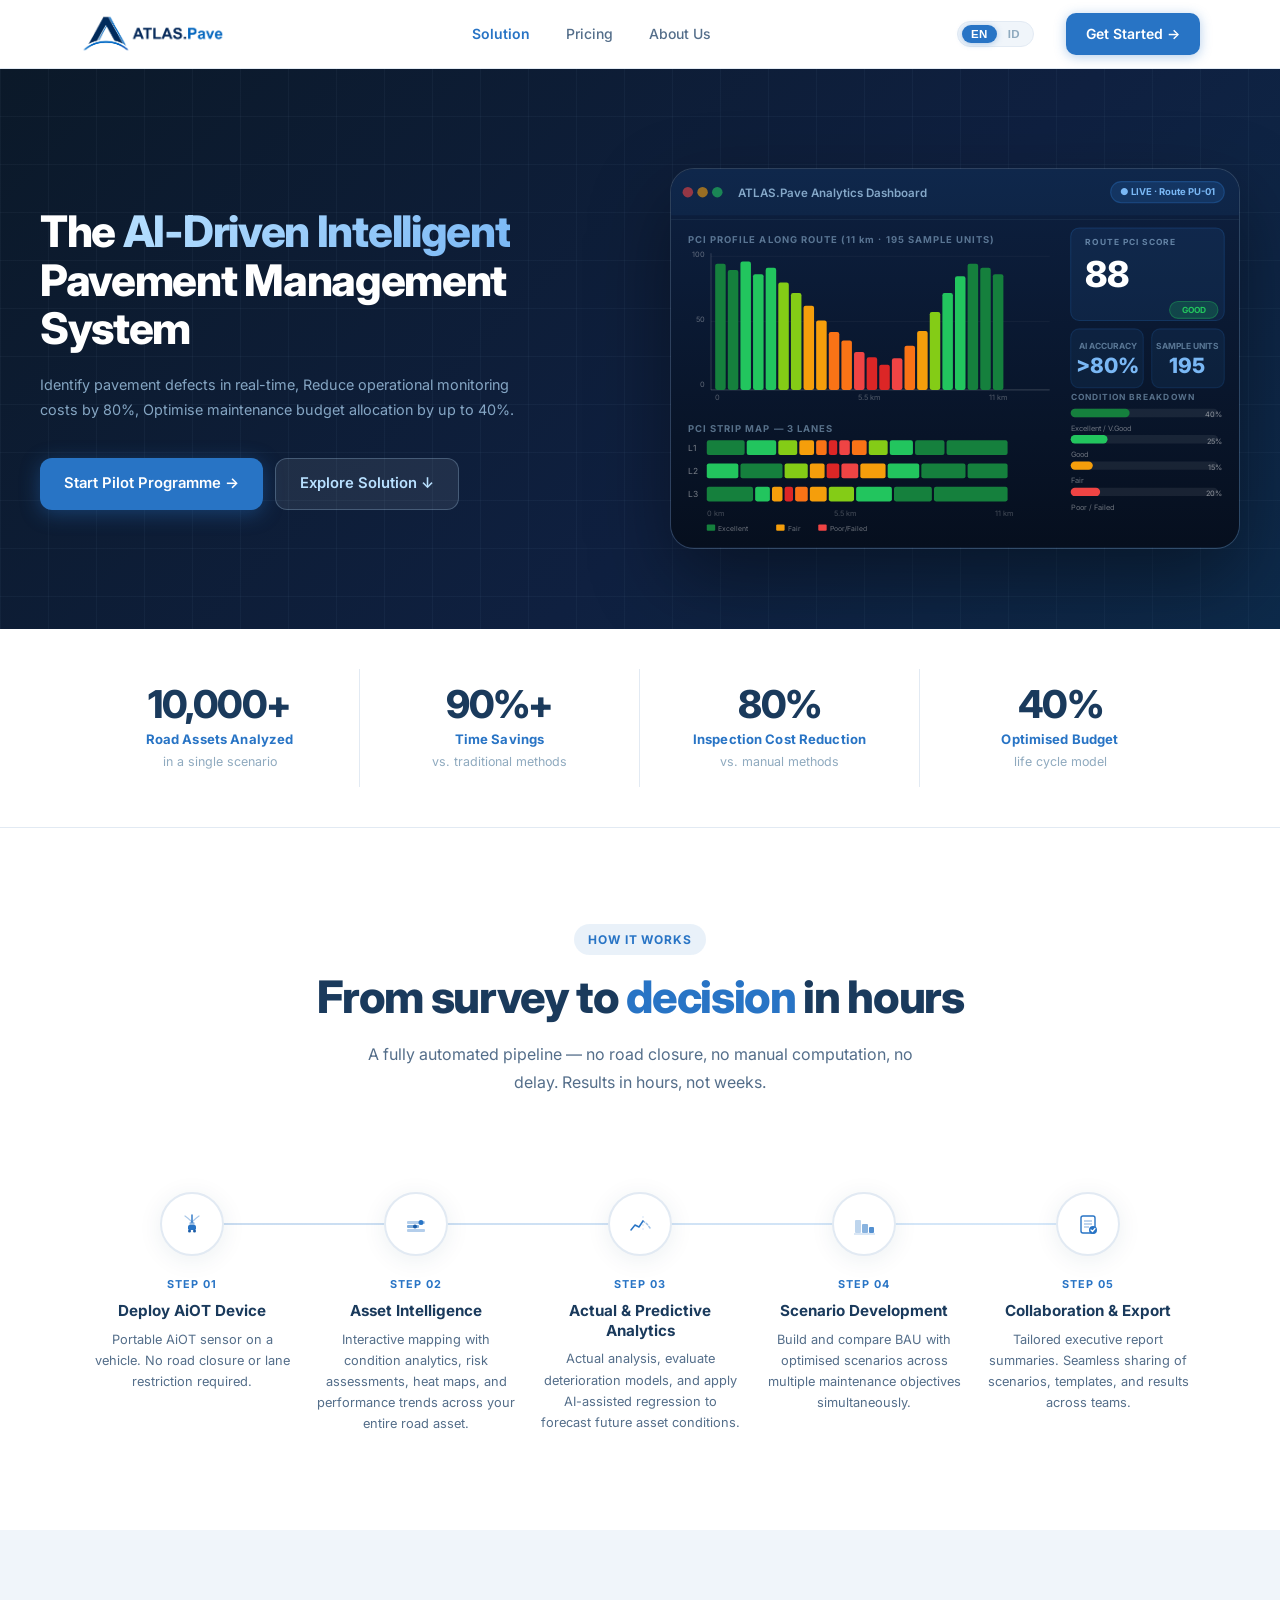
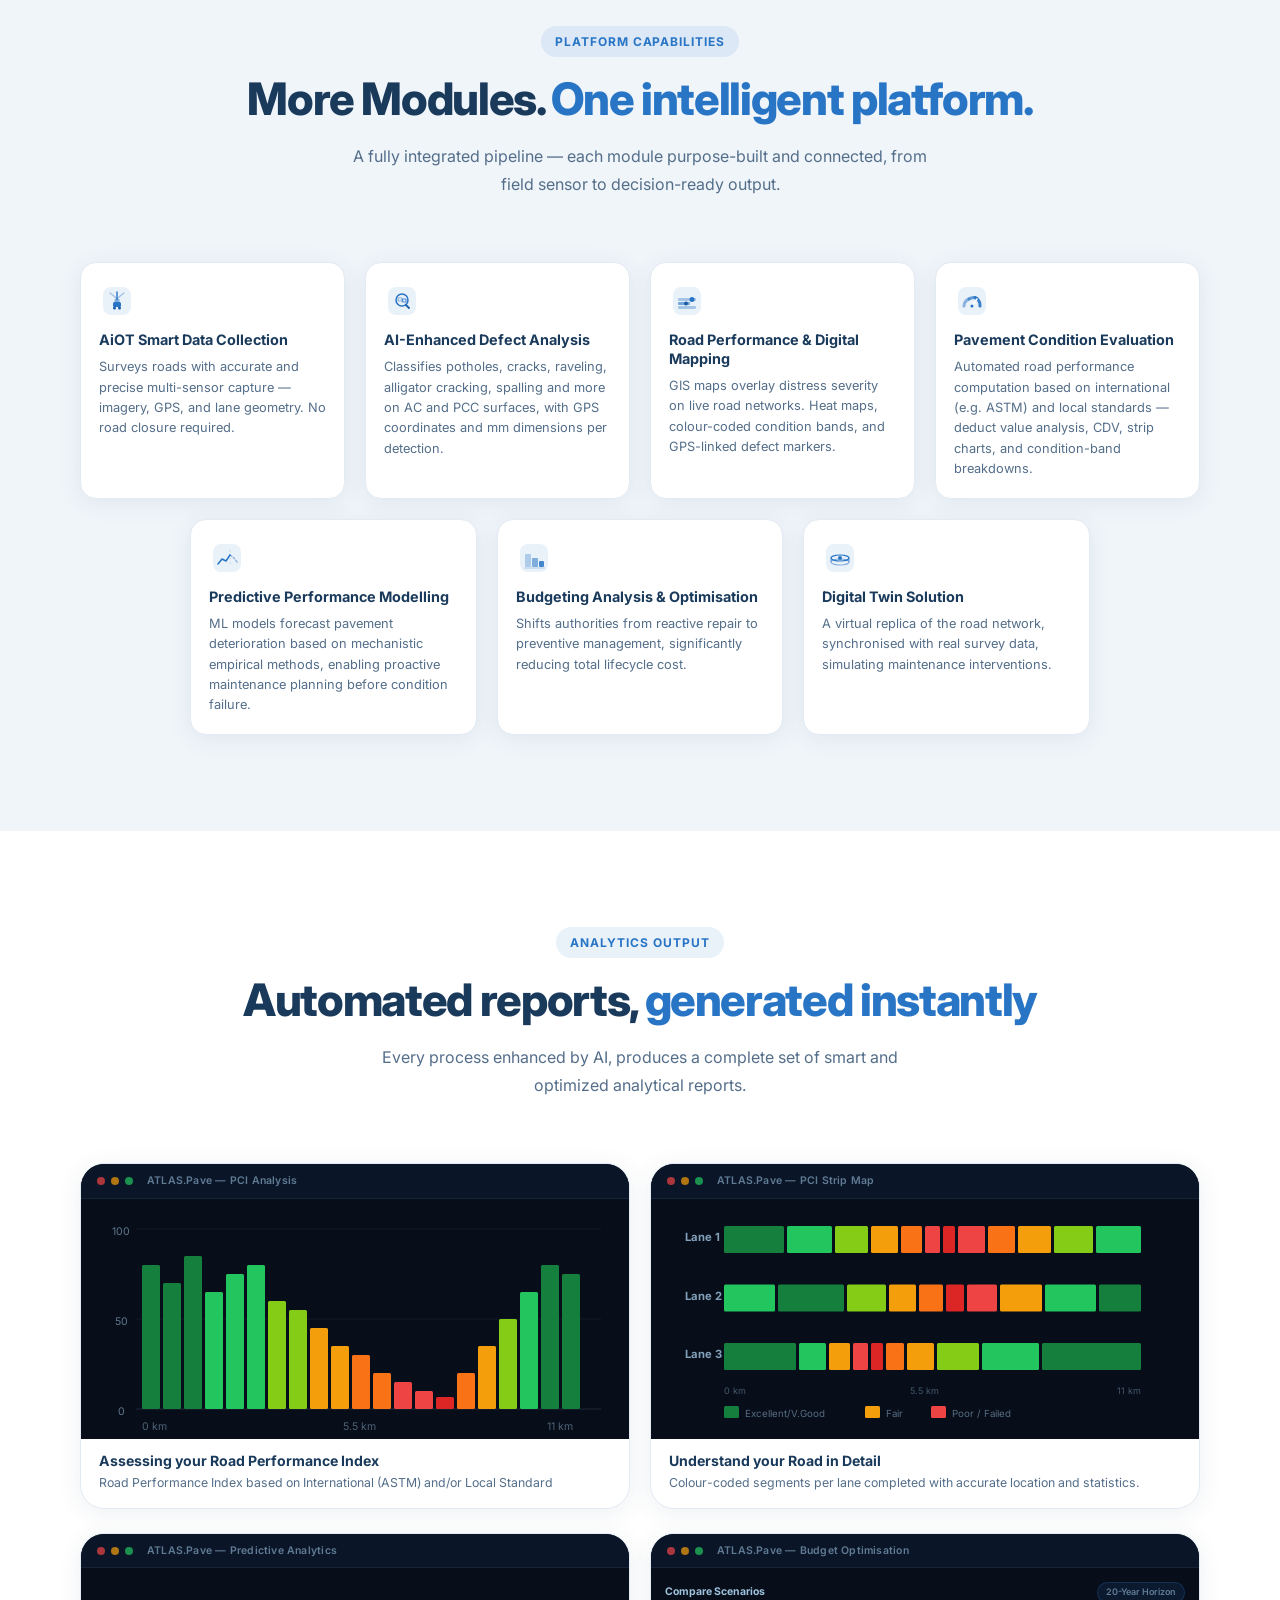
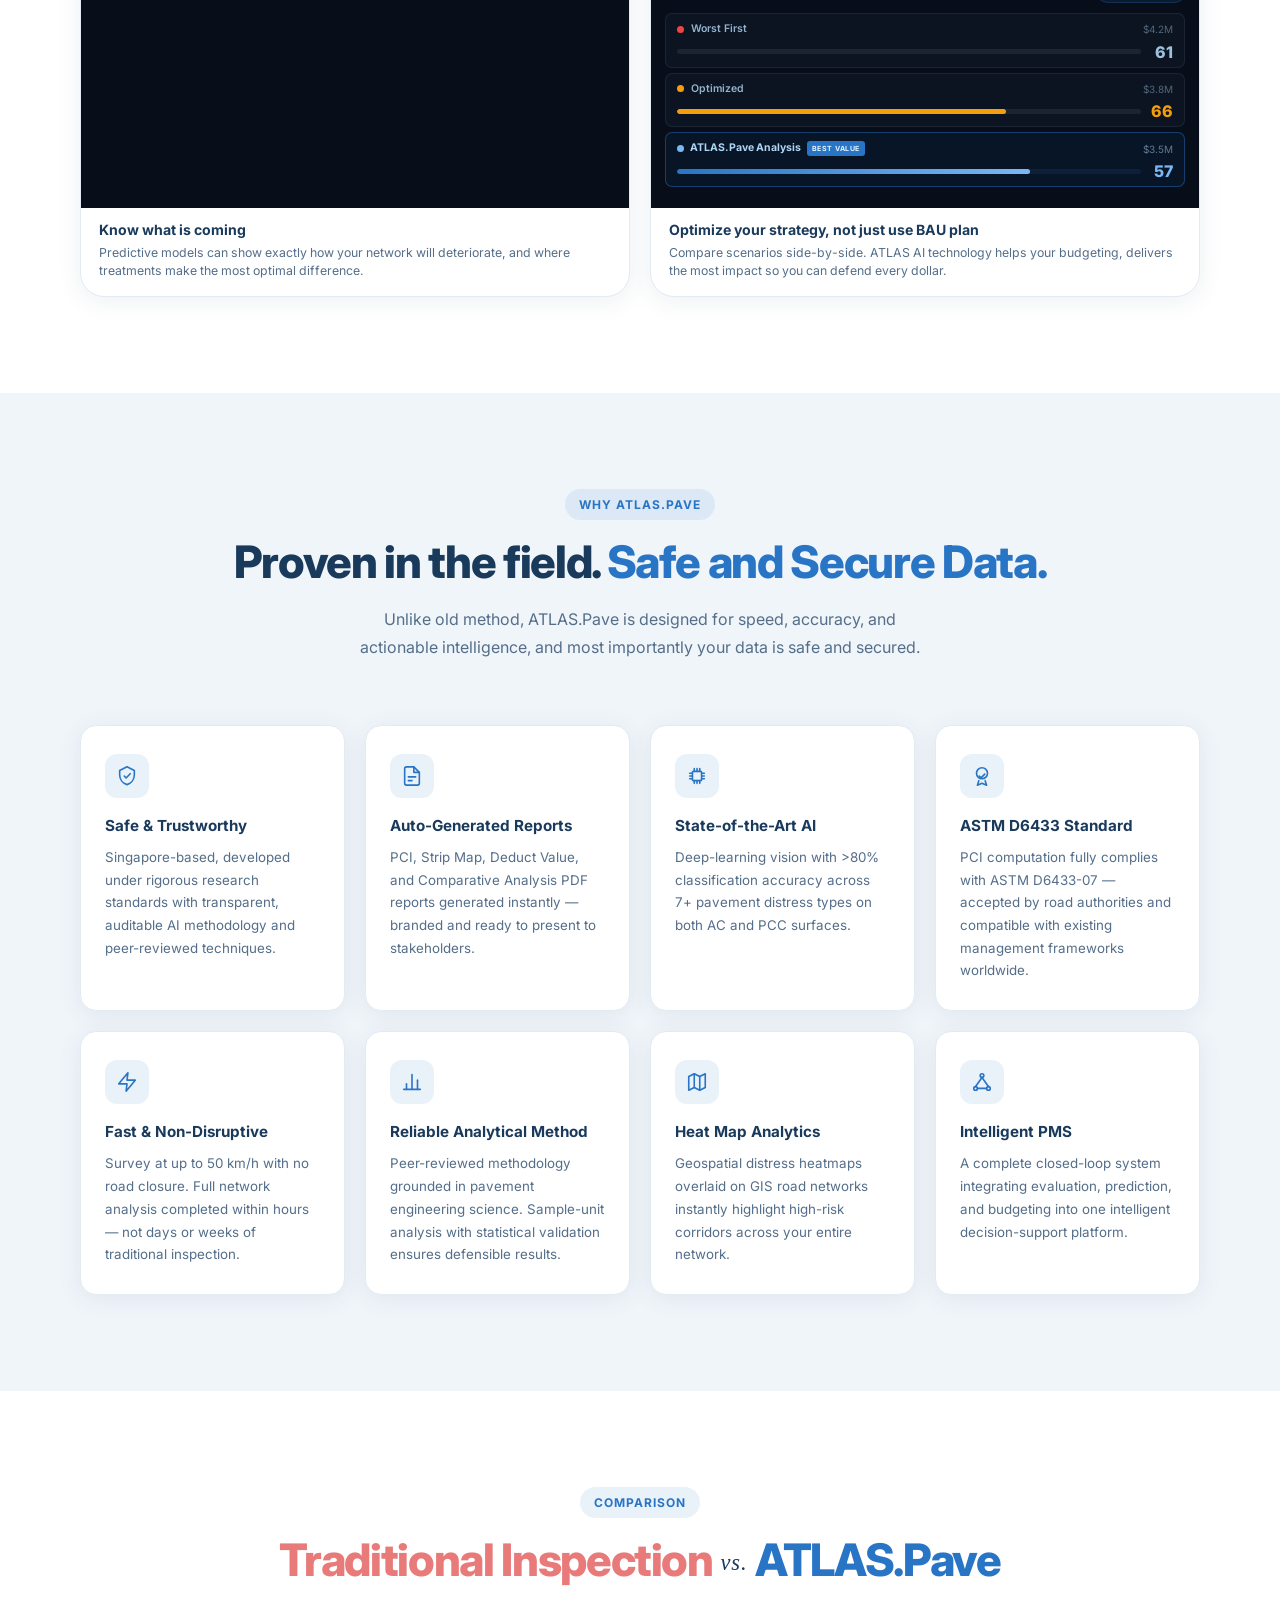
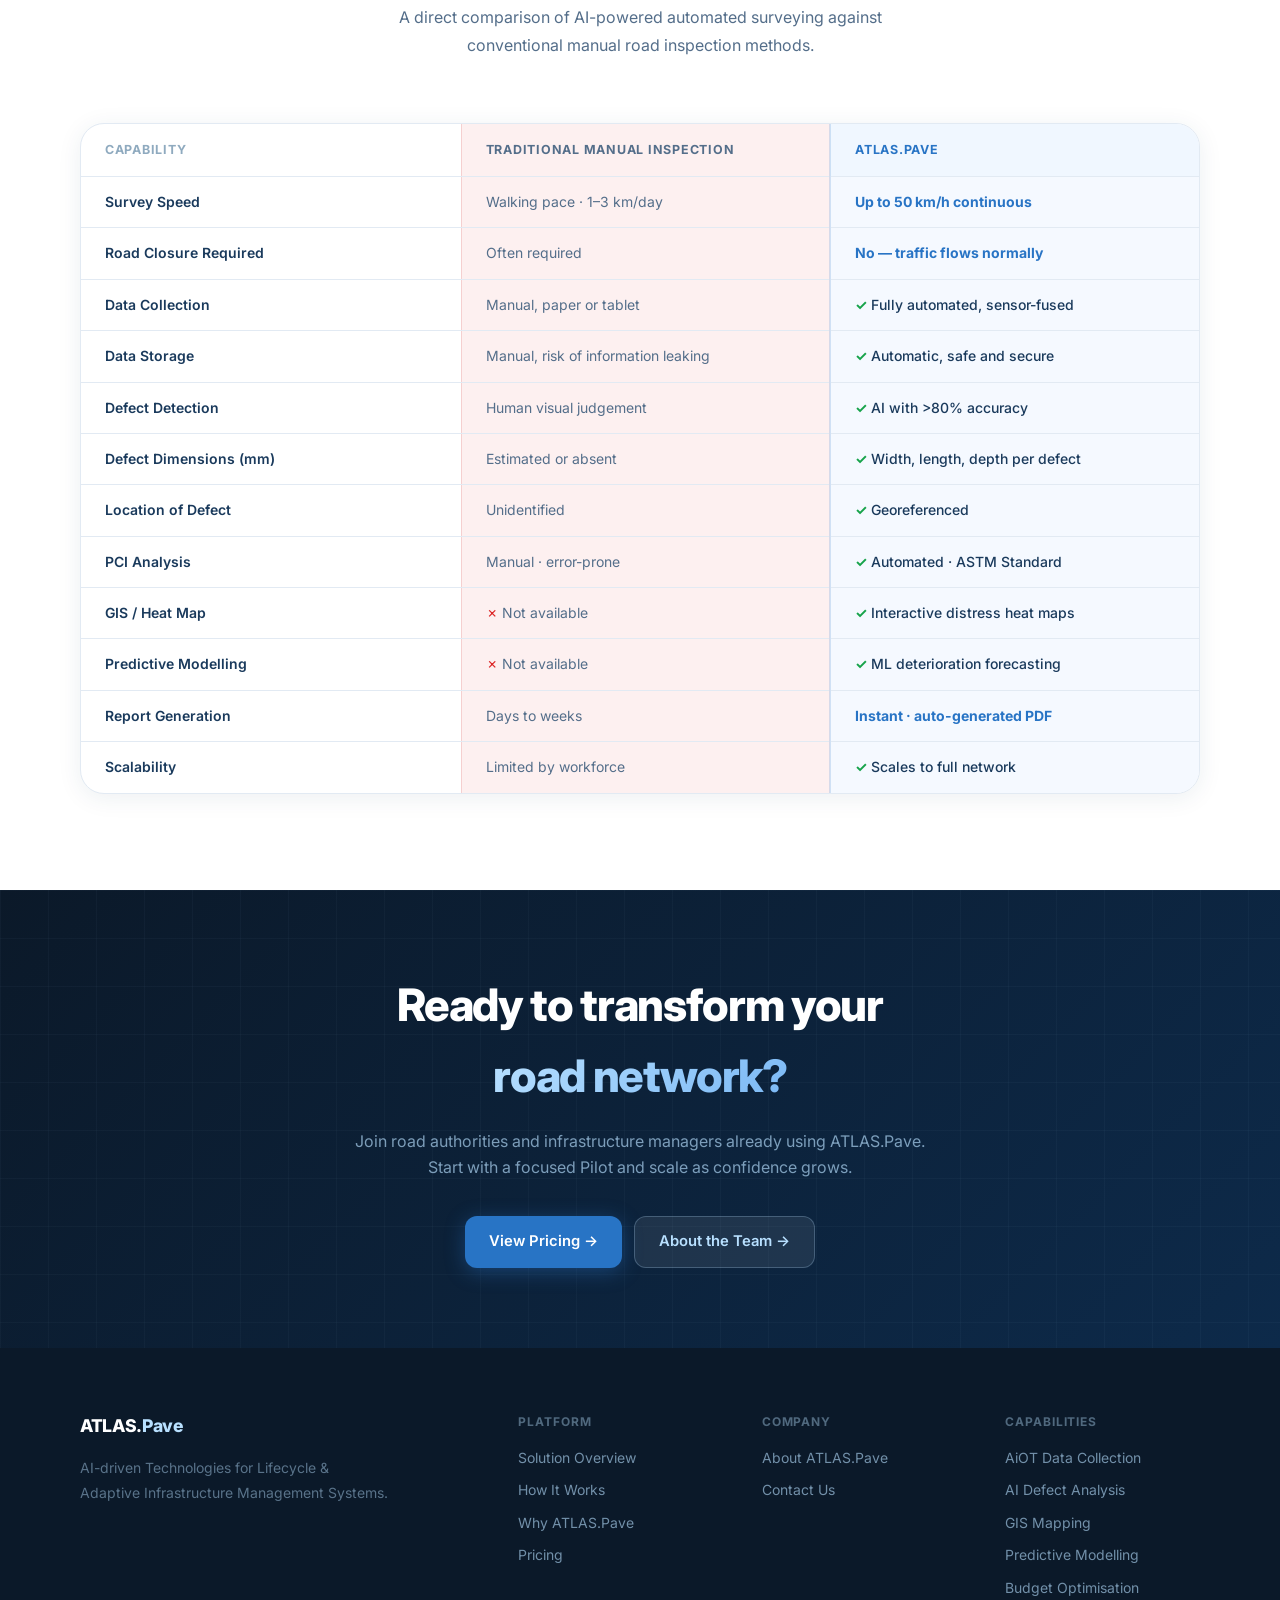
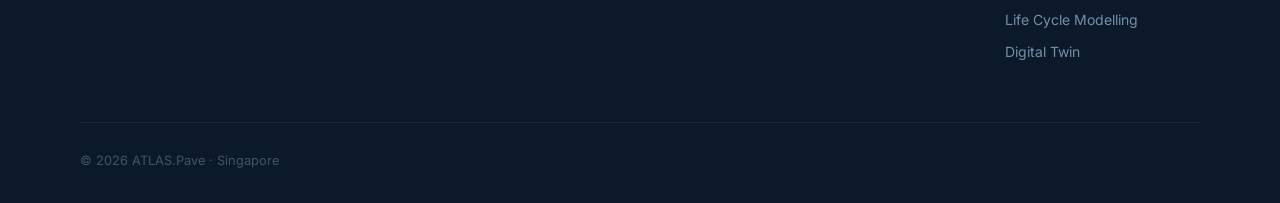
==== index.html @ df077e8e "Update index.html" ====
<!DOCTYPE html>
<html lang="en">
<head>
<meta charset="UTF-8">
<link rel="icon" type="image/svg+xml" href="favicon.svg">
<link rel="preconnect" href="https://fonts.googleapis.com">
<link href="https://fonts.googleapis.com/css2?family=Inter:wght@300;400;500;600;700;800&family=Cormorant+Garamond:wght@400;500;600;700&display=swap" rel="stylesheet">
<link rel="stylesheet" href="style.css">
<style>
.pred-duo-grid { display:grid; grid-template-columns:1fr 1fr; gap:20px; margin-top:24px; align-items:start; }
@media(max-width:860px){ .pred-duo-grid { grid-template-columns:1fr; } }
/* Compact text panel — chart takes priority */
.pred-duo-grid .mod-body { padding:13px 18px 15px !important; }
.pred-duo-grid .mod-title { font-size:0.88rem !important; margin-bottom:4px !important; line-height:1.3 !important; }
.pred-duo-grid .mod-desc { font-size:0.77rem !important; line-height:1.5 !important; margin:0 !important; }
</style>

<title>ATLAS.Pave | The Low Cost AI-Driven Intelligent Pavement Management System</title>
<meta name="description" content="ATLAS.Pave is an AI-driven pavement management system. AiOT vehicle sensors survey roads with no closure, auto-compute Pavement Condition Index (ASTM D6433), map distress on GIS, predict deterioration and optimise maintenance budgets. From survey to decision in hours.">
<meta name="keywords" content="pavement management system, AI pavement inspection, automated PCI analysis, ASTM D6433 software, road condition survey, pavement deterioration prediction, road asset management, AiOT road survey, pavement condition index software">
<link rel="canonical" href="https://atlas-pave.com/">
<meta name="robots" content="index, follow, max-image-preview:large">
<meta property="og:type" content="website">
<meta property="og:site_name" content="ATLAS.Pave">
<meta property="og:title" content="ATLAS.Pave — AI Pavement Management System">
<meta property="og:description" content="From survey to decision in hours. AI-driven pavement condition surveys, PCI analysis (ASTM D6433), predictive modelling and budget optimisation — no road closure required.">
<meta property="og:url" content="https://atlas-pave.com/">
<meta property="og:image" content="https://atlas-pave.com/Logo%20ATLASPave.png">
<meta name="twitter:card" content="summary_large_image">
<meta name="twitter:title" content="ATLAS.Pave — AI Pavement Management System">
<meta name="twitter:description" content="From survey to decision in hours. AI pavement condition analysis, PCI (ASTM D6433), predictive modelling and budget optimisation.">
<meta name="twitter:image" content="https://atlas-pave.com/Logo%20ATLASPave.png">
<script type="application/ld+json">
{
  "@context": "https://schema.org",
  "@graph": [
    {
      "@type": "Organization",
      "@id": "https://atlas-pave.com/#organization",
      "name": "ATLAS.Pave",
      "alternateName": "ATLAS Pave",
      "url": "https://atlas-pave.com/",
      "logo": "https://atlas-pave.com/Logo%20ATLASPave.png",
      "email": "admin@atlas-pave.com",
      "description": "AI-driven intelligent pavement management system for road authorities and infrastructure operators.",
      "address": { "@type": "PostalAddress", "addressCountry": "SG" },
      "sameAs": [ "https://www.linkedin.com/company/atlas-pave" ]
    },
    {
      "@type": "SoftwareApplication",
      "@id": "https://atlas-pave.com/#software",
      "name": "ATLAS.Pave",
      "applicationCategory": "BusinessApplication",
      "applicationSubCategory": "Pavement Management System",
      "operatingSystem": "Web-based",
      "url": "https://atlas-pave.com/",
      "publisher": { "@id": "https://atlas-pave.com/#organization" },
      "description": "AI-driven pavement management system. Surveys roads with AiOT vehicle sensors (no road closure), classifies pavement distress with deep-learning vision, computes Pavement Condition Index to ASTM D6433, maps conditions on GIS, forecasts deterioration with ML, and optimises maintenance budgets.",
      "featureList": [
        "AiOT smart multi-sensor data collection",
        "AI-enhanced pavement defect detection (>80% accuracy)",
        "Automated Pavement Condition Index (PCI) analysis — ASTM D6433",
        "GIS distress heat-map and digital mapping",
        "ML predictive deterioration modelling",
        "Maintenance budget optimisation and scenario comparison",
        "Digital twin of the road network",
        "Automated PDF report generation"
      ],
      "offers": { "@type": "Offer", "url": "https://atlas-pave.com/pricing.html", "availability": "https://schema.org/InStock" }
    }
  ]
}
</script>
<script type="application/ld+json">
{
  "@context": "https://schema.org",
  "@type": "FAQPage",
  "mainEntity": [
    {
      "@type": "Question",
      "name": "What is ATLAS.Pave?",
      "acceptedAnswer": { "@type": "Answer", "text": "ATLAS.Pave is an AI-driven intelligent pavement management system. It uses portable AiOT vehicle sensors to survey roads with no road closure, then uses AI to detect pavement distress, compute the Pavement Condition Index (PCI) to ASTM D6433, map conditions on GIS, forecast deterioration, and optimise maintenance budgets — taking road authorities from survey to decision in hours." }
    },
    {
      "@type": "Question",
      "name": "How is ATLAS.Pave different from traditional pavement inspection?",
      "acceptedAnswer": { "@type": "Answer", "text": "Traditional manual inspection surveys at walking pace (1–3 km/day), often requires road closures, and relies on human judgement. ATLAS.Pave surveys at up to 50 km/h with no road closure, detects defects automatically with over 80% AI accuracy, georeferences each defect, computes PCI to ASTM D6433 automatically, and generates reports instantly instead of in days or weeks." }
    },
    {
      "@type": "Question",
      "name": "What standards does ATLAS.Pave support?",
      "acceptedAnswer": { "@type": "Answer", "text": "ATLAS.Pave computes the Pavement Condition Index to ASTM D6433, supports Indonesia's Bina Marga PUPR road condition survey (Survey Kondisi Jalan / Surface Distress Index), and can be tailored to local pavement assessment frameworks." }
    },
    {
      "@type": "Question",
      "name": "Does ATLAS.Pave require road closures or special equipment?",
      "acceptedAnswer": { "@type": "Answer", "text": "No. ATLAS.Pave uses a portable AiOT sensor mounted on a normal vehicle. There is no capital investment, no road closure, and no lane restriction — traffic flows normally during the survey." }
    },
    {
      "@type": "Question",
      "name": "What results does ATLAS.Pave deliver?",
      "acceptedAnswer": { "@type": "Answer", "text": "ATLAS.Pave reports roughly 80% inspection cost reduction, up to 90% time savings versus manual methods, and maintenance budget optimisation of up to 40% through lifecycle modelling — all delivered as automated, branded PDF reports." }
    }
  ]
}
</script>
  
</head>
<body>

<!-- ══ NAV ══ -->
<header>
  <div class="nav-inner">
    <a href="index.html" class="nav-logo">
      <img src="Logo%20ATLASPave.png" alt="ATLAS.Pave">
    </a>
    <ul class="nav-links">
      <li><a href="index.html" class="active" data-i18n="nav_solution">Solution</a></li>
      <li><a href="pricing.html" data-i18n="nav_pricing">Pricing</a></li>
      <li><a href="about.html" data-i18n="nav_about">About Us</a></li>
    </ul>
    <button id="langToggle" class="lang-toggle" data-lang="en" aria-label="Switch language">
      <span class="lt-en lt-active">EN</span>
      <span class="lt-id">ID</span>
    </button>
    <a href="pricing.html" class="nav-cta" data-i18n="nav_cta_index">Get Started →</a>
    <button class="nav-hamburger" id="navHamburger" aria-label="Open menu">
      <span></span><span></span><span></span>
    </button>
  </div>
</header>
<nav class="nav-drawer" id="navDrawer">
  <a href="index.html" class="active" data-i18n="nav_solution">Solution</a>
  <a href="pricing.html" data-i18n="nav_pricing">Pricing</a>
  <a href="about.html" data-i18n="nav_about">About Us</a>
</nav>

<!-- ══ HERO ══ -->
<section class="hero">
  <div class="hero-inner">
    <div>
      <h1 class="hero-title" data-i18n-html="hero_title">The <span class="grad">AI-Driven Intelligent</span><br>Pavement Management<br>System</h1>
      <p class="hero-desc" data-i18n="hero_desc">Identify pavement defects in real-time, Reduce operational monitoring costs by 80%, Optimise maintenance budget allocation by up to 40%.</p>
      <div class="hero-actions">
        <a href="pricing.html" class="btn-primary" data-i18n="hero_btn1">Start Pilot Programme →</a>
        <a href="#solution" class="btn-secondary" data-i18n="hero_btn2">Explore Solution ↓</a>
      </div>
    </div>
    <div class="hero-visual">
      <div class="hero-dashboard">
        <svg viewBox="0 0 540 360" xmlns="http://www.w3.org/2000/svg">
          <defs>
            <linearGradient id="hbg" x1="0" y1="0" x2="0" y2="1">
              <stop offset="0%" stop-color="#0d2040"/>
              <stop offset="100%" stop-color="#060f1e"/>
            </linearGradient>
            <filter id="hglow"><feGaussianBlur stdDeviation="2.5" result="b"/><feMerge><feMergeNode in="b"/><feMergeNode in="SourceGraphic"/></feMerge></filter>
          </defs>
          <rect width="540" height="360" fill="url(#hbg)"/>
          <!-- Subtle grid -->
          <line x1="0" y1="48" x2="540" y2="48" stroke="rgba(184,224,255,0.06)" stroke-width="1"/>
          <!-- Header bar -->
          <rect width="540" height="44" fill="rgba(40,116,197,0.08)"/>
          <circle cx="16" cy="22" r="5" fill="rgba(239,68,68,0.6)"/>
          <circle cx="30" cy="22" r="5" fill="rgba(245,158,11,0.6)"/>
          <circle cx="44" cy="22" r="5" fill="rgba(34,197,94,0.6)"/>
          <text x="64" y="27" font-family="Inter,sans-serif" font-size="11" font-weight="600" fill="rgba(184,224,255,0.7)">ATLAS.Pave Analytics Dashboard</text>
          <!-- Route badge right -->
          <rect x="418" y="12" width="108" height="20" rx="10" fill="rgba(40,116,197,0.2)" stroke="rgba(40,116,197,0.4)" stroke-width="1"/>
          <text x="472" y="25" text-anchor="middle" font-family="Inter,sans-serif" font-size="9" font-weight="700" fill="#7ab8f5">● LIVE · Route PU-01</text>

          <!-- ── Left panel: PCI bar chart ── -->
          <text x="16" y="70" font-family="Inter,sans-serif" font-size="9" font-weight="700" fill="rgba(184,224,255,0.45)" letter-spacing="1">PCI PROFILE ALONG ROUTE (11 km · 195 SAMPLE UNITS)</text>
          <!-- Y-axis -->
          <line x1="38" y1="80" x2="38" y2="210" stroke="rgba(255,255,255,0.15)" stroke-width="1"/>
          <line x1="38" y1="210" x2="360" y2="210" stroke="rgba(255,255,255,0.15)" stroke-width="1"/>
          <text x="32" y="84" text-anchor="end" font-family="Inter,sans-serif" font-size="7" fill="rgba(255,255,255,0.35)">100</text>
          <text x="32" y="145" text-anchor="end" font-family="Inter,sans-serif" font-size="7" fill="rgba(255,255,255,0.35)">50</text>
          <text x="32" y="207" text-anchor="end" font-family="Inter,sans-serif" font-size="7" fill="rgba(255,255,255,0.35)">0</text>
          <!-- Gridlines -->
          <line x1="38" y1="83" x2="360" y2="83" stroke="rgba(255,255,255,0.05)" stroke-width="0.7"/>
          <line x1="38" y1="145" x2="360" y2="145" stroke="rgba(255,255,255,0.05)" stroke-width="0.7"/>
          <!-- Bar chart (condition-coded) -->
          <rect x="42"  y="90"  width="10" height="120" rx="2" fill="#15803d"/>
          <rect x="54"  y="96"  width="10" height="114" rx="2" fill="#15803d"/>
          <rect x="66"  y="88"  width="10" height="122" rx="2" fill="#22c55e"/>
          <rect x="78"  y="100" width="10" height="110" rx="2" fill="#22c55e"/>
          <rect x="90"  y="94"  width="10" height="116" rx="2" fill="#22c55e"/>
          <rect x="102" y="108" width="10" height="102" rx="2" fill="#84cc16"/>
          <rect x="114" y="118" width="10" height="92"  rx="2" fill="#84cc16"/>
          <rect x="126" y="130" width="10" height="80"  rx="2" fill="#f59e0b"/>
          <rect x="138" y="144" width="10" height="66"  rx="2" fill="#f59e0b"/>
          <rect x="150" y="155" width="10" height="55"  rx="2" fill="#f97316"/>
          <rect x="162" y="163" width="10" height="47"  rx="2" fill="#f97316"/>
          <rect x="174" y="174" width="10" height="36"  rx="2" fill="#ef4444"/>
          <rect x="186" y="179" width="10" height="31"  rx="2" fill="#dc2626"/>
          <rect x="198" y="186" width="10" height="24"  rx="2" fill="#dc2626"/>
          <rect x="210" y="180" width="10" height="30"  rx="2" fill="#ef4444"/>
          <rect x="222" y="168" width="10" height="42"  rx="2" fill="#f97316"/>
          <rect x="234" y="154" width="10" height="56"  rx="2" fill="#f59e0b"/>
          <rect x="246" y="136" width="10" height="74"  rx="2" fill="#84cc16"/>
          <rect x="258" y="118" width="10" height="92"  rx="2" fill="#22c55e"/>
          <rect x="270" y="102" width="10" height="108" rx="2" fill="#22c55e"/>
          <rect x="282" y="90"  width="10" height="120" rx="2" fill="#15803d"/>
          <rect x="294" y="94"  width="10" height="116" rx="2" fill="#15803d"/>
          <rect x="306" y="100" width="10" height="110" rx="2" fill="#15803d"/>
          <!-- x-axis labels -->
          <text x="42"  y="220" font-family="Inter,sans-serif" font-size="7" fill="rgba(255,255,255,0.3)">0</text>
          <text x="178" y="220" font-family="Inter,sans-serif" font-size="7" fill="rgba(255,255,255,0.3)">5.5 km</text>
          <text x="302" y="220" font-family="Inter,sans-serif" font-size="7" fill="rgba(255,255,255,0.3)">11 km</text>

          <!-- ── Right panel: stats cards ── -->
          <!-- PCI Score card -->
          <rect x="380" y="56" width="146" height="88" rx="8" fill="rgba(40,116,197,0.12)" stroke="rgba(40,116,197,0.25)" stroke-width="1"/>
          <text x="394" y="72" font-family="Inter,sans-serif" font-size="8" font-weight="700" fill="rgba(184,224,255,0.5)" letter-spacing="1">ROUTE PCI SCORE</text>
          <text x="394" y="112" font-family="Inter,sans-serif" font-size="34" font-weight="800" fill="#fff">88</text>
          <rect x="474" y="126" width="46" height="16" rx="8" fill="rgba(34,197,94,0.2)" stroke="rgba(34,197,94,0.4)" stroke-width="1"/>
          <text x="497" y="137" text-anchor="middle" font-family="Inter,sans-serif" font-size="8" font-weight="700" fill="#22c55e">GOOD</text>

          <!-- Accuracy card -->
          <rect x="380" y="152" width="69" height="56" rx="8" fill="rgba(40,116,197,0.10)" stroke="rgba(40,116,197,0.2)" stroke-width="1"/>
          <text x="415" y="171" text-anchor="middle" font-family="Inter,sans-serif" font-size="8" font-weight="700" fill="rgba(184,224,255,0.45)">AI ACCURACY</text>
          <text x="415" y="194" text-anchor="middle" font-family="Inter,sans-serif" font-size="20" font-weight="800" fill="#7ab8f5">&gt;80%</text>

          <!-- Units card -->
          <rect x="457" y="152" width="69" height="56" rx="8" fill="rgba(40,116,197,0.10)" stroke="rgba(40,116,197,0.2)" stroke-width="1"/>
          <text x="491" y="171" text-anchor="middle" font-family="Inter,sans-serif" font-size="8" font-weight="700" fill="rgba(184,224,255,0.45)">SAMPLE UNITS</text>
          <text x="491" y="194" text-anchor="middle" font-family="Inter,sans-serif" font-size="20" font-weight="800" fill="#7ab8f5">195</text>

          <!-- Condition breakdown bars -->
          <text x="380" y="220" font-family="Inter,sans-serif" font-size="8" font-weight="700" fill="rgba(184,224,255,0.45)" letter-spacing="1">CONDITION BREAKDOWN</text>
          <!-- Excellent/VGood -->
          <rect x="380" y="228" width="140" height="8" rx="4" fill="rgba(255,255,255,0.07)"/>
          <rect x="380" y="228" width="56" height="8" rx="4" fill="#15803d"/>
          <text x="524" y="236" text-anchor="end" font-family="Inter,sans-serif" font-size="7" fill="rgba(255,255,255,0.5)">40%</text>
          <text x="380" y="249" font-family="Inter,sans-serif" font-size="7" fill="rgba(255,255,255,0.4)">Excellent / V.Good</text>
          <!-- Good -->
          <rect x="380" y="253" width="140" height="8" rx="4" fill="rgba(255,255,255,0.07)"/>
          <rect x="380" y="253" width="35" height="8" rx="4" fill="#22c55e"/>
          <text x="524" y="261" text-anchor="end" font-family="Inter,sans-serif" font-size="7" fill="rgba(255,255,255,0.5)">25%</text>
          <text x="380" y="274" font-family="Inter,sans-serif" font-size="7" fill="rgba(255,255,255,0.4)">Good</text>
          <!-- Fair -->
          <rect x="380" y="278" width="140" height="8" rx="4" fill="rgba(255,255,255,0.07)"/>
          <rect x="380" y="278" width="21" height="8" rx="4" fill="#f59e0b"/>
          <text x="524" y="286" text-anchor="end" font-family="Inter,sans-serif" font-size="7" fill="rgba(255,255,255,0.5)">15%</text>
          <text x="380" y="299" font-family="Inter,sans-serif" font-size="7" fill="rgba(255,255,255,0.4)">Fair</text>
          <!-- Poor/Failed -->
          <rect x="380" y="303" width="140" height="8" rx="4" fill="rgba(255,255,255,0.07)"/>
          <rect x="380" y="303" width="28" height="8" rx="4" fill="#ef4444"/>
          <text x="524" y="311" text-anchor="end" font-family="Inter,sans-serif" font-size="7" fill="rgba(255,255,255,0.5)">20%</text>
          <text x="380" y="324" font-family="Inter,sans-serif" font-size="7" fill="rgba(255,255,255,0.4)">Poor / Failed</text>

          <!-- ── Bottom strip map preview ── -->
          <text x="16" y="250" font-family="Inter,sans-serif" font-size="9" font-weight="700" fill="rgba(184,224,255,0.45)" letter-spacing="1">PCI STRIP MAP — 3 LANES</text>
          <!-- Lane 1 -->
          <text x="16" y="268" font-family="Inter,sans-serif" font-size="8" fill="rgba(255,255,255,0.45)">L1</text>
          <rect x="34" y="258" width="36" height="14" rx="2" fill="#15803d"/>
          <rect x="72" y="258" width="28" height="14" rx="2" fill="#22c55e"/>
          <rect x="102" y="258" width="18" height="14" rx="2" fill="#84cc16"/>
          <rect x="122" y="258" width="14" height="14" rx="2" fill="#f59e0b"/>
          <rect x="138" y="258" width="10" height="14" rx="2" fill="#f97316"/>
          <rect x="150" y="258" width="8" height="14" rx="2" fill="#dc2626"/>
          <rect x="160" y="258" width="10" height="14" rx="2" fill="#ef4444"/>
          <rect x="172" y="258" width="14" height="14" rx="2" fill="#f97316"/>
          <rect x="188" y="258" width="18" height="14" rx="2" fill="#84cc16"/>
          <rect x="208" y="258" width="22" height="14" rx="2" fill="#22c55e"/>
          <rect x="232" y="258" width="28" height="14" rx="2" fill="#15803d"/>
          <rect x="262" y="258" width="58" height="14" rx="2" fill="#15803d"/>
          <!-- Lane 2 -->
          <text x="16" y="290" font-family="Inter,sans-serif" font-size="8" fill="rgba(255,255,255,0.45)">L2</text>
          <rect x="34" y="280" width="30" height="14" rx="2" fill="#22c55e"/>
          <rect x="66" y="280" width="40" height="14" rx="2" fill="#15803d"/>
          <rect x="108" y="280" width="22" height="14" rx="2" fill="#84cc16"/>
          <rect x="132" y="280" width="14" height="14" rx="2" fill="#f59e0b"/>
          <rect x="148" y="280" width="12" height="14" rx="2" fill="#dc2626"/>
          <rect x="162" y="280" width="16" height="14" rx="2" fill="#ef4444"/>
          <rect x="180" y="280" width="24" height="14" rx="2" fill="#f59e0b"/>
          <rect x="206" y="280" width="30" height="14" rx="2" fill="#22c55e"/>
          <rect x="238" y="280" width="42" height="14" rx="2" fill="#15803d"/>
          <rect x="282" y="280" width="38" height="14" rx="2" fill="#15803d"/>
          <!-- Lane 3 -->
          <text x="16" y="312" font-family="Inter,sans-serif" font-size="8" fill="rgba(255,255,255,0.45)">L3</text>
          <rect x="34" y="302" width="44" height="14" rx="2" fill="#15803d"/>
          <rect x="80" y="302" width="14" height="14" rx="2" fill="#22c55e"/>
          <rect x="96" y="302" width="10" height="14" rx="2" fill="#f59e0b"/>
          <rect x="108" y="302" width="8" height="14" rx="2" fill="#dc2626"/>
          <rect x="118" y="302" width="12" height="14" rx="2" fill="#f97316"/>
          <rect x="132" y="302" width="16" height="14" rx="2" fill="#f59e0b"/>
          <rect x="150" y="302" width="24" height="14" rx="2" fill="#84cc16"/>
          <rect x="176" y="302" width="34" height="14" rx="2" fill="#22c55e"/>
          <rect x="212" y="302" width="36" height="14" rx="2" fill="#15803d"/>
          <rect x="250" y="302" width="70" height="14" rx="2" fill="#15803d"/>
          <!-- Distance label -->
          <text x="34"  y="330" font-family="Inter,sans-serif" font-size="7" fill="rgba(255,255,255,0.25)">0 km</text>
          <text x="155" y="330" font-family="Inter,sans-serif" font-size="7" fill="rgba(255,255,255,0.25)">5.5 km</text>
          <text x="308" y="330" font-family="Inter,sans-serif" font-size="7" fill="rgba(255,255,255,0.25)">11 km</text>
          <!-- Legend -->
          <rect x="34"  y="338" width="8" height="6" rx="1" fill="#15803d"/>
          <text x="45"  y="344" font-family="Inter,sans-serif" font-size="6.5" fill="rgba(255,255,255,0.4)">Excellent</text>
          <rect x="100" y="338" width="8" height="6" rx="1" fill="#f59e0b"/>
          <text x="111" y="344" font-family="Inter,sans-serif" font-size="6.5" fill="rgba(255,255,255,0.4)">Fair</text>
          <rect x="140" y="338" width="8" height="6" rx="1" fill="#ef4444"/>
          <text x="151" y="344" font-family="Inter,sans-serif" font-size="6.5" fill="rgba(255,255,255,0.4)">Poor/Failed</text>
        </svg>
      </div>
    </div>
  </div>
</section>

<!-- ══ STATS STRIP ══ -->
<div class="stats-strip">
  <div class="stats-grid">
    <div class="stat-item sr">
      <div class="stat-num">10,000+</div>
      <div class="stat-tag" data-i18n="stat1_tag">Road Assets Analyzed</div>
      <div class="stat-label" data-i18n="stat1_label">in a single scenario</div>
    </div>
    <div class="stat-item sr">
      <div class="stat-num">90%+</div>
      <div class="stat-tag" data-i18n="stat2_tag">Time Savings</div>
      <div class="stat-label" data-i18n="stat2_label">vs. traditional methods</div>
    </div>
    <div class="stat-item sr">
      <div class="stat-num">80%</div>
      <div class="stat-tag" data-i18n="stat3_tag">Inspection Cost Reduction</div>
      <div class="stat-label" data-i18n="stat3_label">vs. conservative methods</div>
    </div>
    <div class="stat-item sr">
      <div class="stat-num">40%</div>
      <div class="stat-tag" data-i18n="stat4_tag">Optimised Budget</div>
      <div class="stat-label" data-i18n="stat4_label">life cycle model</div>
    </div>
  </div>
</div>

<!-- ══ HOW IT WORKS ══ -->
<section class="section" id="solution">
  <div class="container">
    <div class="section-header sr">
      <div class="eyebrow" data-i18n="hiw_eyebrow">How It Works</div>
      <h2 class="section-title" data-i18n-html="hiw_title">From survey to <em>decision</em> in hours</h2>
      <p class="section-sub" data-i18n="hiw_sub">A fully automated pipeline — no road closure, no manual computation, no delay. Results in hours, not weeks.</p>
    </div>
    <!-- Timeline row -->
    <div class="timeline-wrap sr">
      <div class="timeline-line"></div>
      <div class="timeline-step">
        <div class="tl-circle">
          <svg width="28" height="28" viewBox="0 0 28 28" fill="none"><rect x="10" y="15" width="8" height="5" rx="1.5" fill="var(--azure)"/><rect x="11.5" y="12" width="5" height="4" rx="1" fill="var(--azure)" opacity="0.5"/><circle cx="11.5" cy="21" r="1.5" fill="var(--azure-d)"/><circle cx="16.5" cy="21" r="1.5" fill="var(--azure-d)"/><path d="M14 12 Q14 7 14 5" stroke="var(--azure)" stroke-width="1.4" stroke-linecap="round"/><path d="M14 12 Q10 8 7 6" stroke="var(--azure)" stroke-width="1.2" stroke-linecap="round" opacity="0.4"/><path d="M14 12 Q18 8 21 6" stroke="var(--azure)" stroke-width="1.2" stroke-linecap="round" opacity="0.4"/></svg>
        </div>
        <div class="tl-num" data-i18n="step1_num">STEP 01</div>
        <h4 class="tl-title" data-i18n="step1_title">Deploy AiOT Device</h4>
        <p class="tl-desc" data-i18n="step1_desc">Portable AiOT sensor on a vehicle. No road closure or lane restriction required.</p>
      </div>
      <div class="timeline-step">
        <div class="tl-circle">
          <svg width="28" height="28" viewBox="0 0 28 28" fill="none"><rect x="5" y="11" width="18" height="3" rx="1" fill="var(--azure)" opacity="0.35"/><rect x="5" y="15" width="12" height="3" rx="1" fill="var(--azure)" opacity="0.6"/><rect x="5" y="19" width="18" height="3" rx="1" fill="var(--azure)" opacity="0.35"/><circle cx="19" cy="12.5" r="2.5" fill="var(--azure)"/><circle cx="13" cy="16.5" r="2" fill="var(--azure-d)"/></svg>
        </div>
        <div class="tl-num" data-i18n="step2_num">STEP 02</div>
        <h4 class="tl-title" data-i18n="step2_title">Asset Intelligence</h4>
        <p class="tl-desc" data-i18n="step2_desc">Interactive mapping with condition analytics, risk assessments, heat maps, and performance trends across your entire road asset.</p>
      </div>
      <div class="timeline-step">
        <div class="tl-circle">
          <svg width="28" height="28" viewBox="0 0 28 28" fill="none"><polyline points="5,20 9,15 13,17 17,11" stroke="var(--azure)" stroke-width="1.5" fill="none" stroke-linejoin="round" stroke-linecap="round"/><polyline points="17,11 21,14 24,18" stroke="var(--azure)" stroke-width="1.5" fill="none" stroke-dasharray="2,2" stroke-linejoin="round" stroke-linecap="round" opacity="0.45"/><line x1="17" y1="6" x2="17" y2="22" stroke="var(--azure)" stroke-width="0.8" stroke-dasharray="2,2" opacity="0.25"/></svg>
        </div>
        <div class="tl-num" data-i18n="step3_num">STEP 03</div>
        <h4 class="tl-title" data-i18n-html="step3_title">Actual &amp; Predictive Analytics</h4>
        <p class="tl-desc" data-i18n="step3_desc">Actual analysis, evaluate deterioration models, and apply AI-assisted regression to forecast future asset conditions.</p>
      </div>
      <div class="timeline-step">
        <div class="tl-circle">
          <svg width="28" height="28" viewBox="0 0 28 28" fill="none"><rect x="5" y="10" width="6" height="13" rx="1" fill="var(--azure)" opacity="0.3"/><rect x="12" y="14" width="6" height="9" rx="1" fill="var(--azure)" opacity="0.55"/><rect x="19" y="17" width="5" height="6" rx="1" fill="var(--azure)" opacity="0.8"/><line x1="4" y1="24" x2="25" y2="24" stroke="var(--azure)" stroke-width="1" opacity="0.35"/></svg>
        </div>
        <div class="tl-num" data-i18n="step4_num">STEP 04</div>
        <h4 class="tl-title" data-i18n="step4_title">Scenario Development</h4>
        <p class="tl-desc" data-i18n="step4_desc">Build and compare BAU with optimised scenarios across multiple maintenance objectives simultaneously.</p>
      </div>
      <div class="timeline-step">
        <div class="tl-circle">
          <svg width="28" height="28" viewBox="0 0 28 28" fill="none"><rect x="7" y="6" width="14" height="17" rx="2" fill="none" stroke="var(--azure)" stroke-width="1.4"/><line x1="10" y1="11" x2="18" y2="11" stroke="var(--azure)" stroke-width="1.2" opacity="0.5"/><line x1="10" y1="14" x2="18" y2="14" stroke="var(--azure)" stroke-width="1.2" opacity="0.5"/><line x1="10" y1="17" x2="15" y2="17" stroke="var(--azure)" stroke-width="1.2" opacity="0.5"/><circle cx="19" cy="20" r="4" fill="var(--azure)"/><polyline points="17,20 18.5,21.5 21,18.5" stroke="#fff" stroke-width="1.2" stroke-linecap="round" stroke-linejoin="round"/></svg>
        </div>
        <div class="tl-num" data-i18n="step5_num">STEP 05</div>
        <h4 class="tl-title" data-i18n-html="step5_title">Collaboration &amp; Export</h4>
        <p class="tl-desc" data-i18n="step5_desc">Tailored executive report summaries. Seamless sharing of scenarios, templates, and results across teams.</p>
      </div>
    </div>
  </div>
</section>

<!-- ══ 7 MODULE CARDS ══ -->
<section class="section section-pale" id="capabilities">
  <div class="container">
    <div class="section-header sr">
      <div class="eyebrow" data-i18n="cap_eyebrow">Platform Capabilities</div>
      <h2 class="section-title" data-i18n-html="cap_title">More Modules. <em>One intelligent platform.</em></h2>
      <p class="section-sub" data-i18n="cap_sub">A fully integrated pipeline — each module purpose-built and connected, from field sensor to decision-ready output.</p>
    </div>

    <!-- Row 1: Modules 01–04 -->
    <div class="mod-grid" style="display:grid;grid-template-columns:repeat(4,1fr);gap:20px;margin-bottom:20px;">

      <!-- 01 AiOT Collection -->
      <div class="cap-card sr">
        <div class="cap-icon">
          <svg width="28" height="28" viewBox="0 0 28 28" fill="none" xmlns="http://www.w3.org/2000/svg"><rect width="28" height="28" rx="8" fill="var(--azure-l)"/><rect x="10" y="15" width="8" height="5" rx="1.5" fill="var(--azure)"/><rect x="11.5" y="12" width="5" height="4" rx="1" fill="var(--azure)" opacity="0.55"/><circle cx="11.5" cy="21" r="1.5" fill="var(--azure-d)"/><circle cx="16.5" cy="21" r="1.5" fill="var(--azure-d)"/><path d="M14 12 Q10 8 7 6" stroke="var(--azure)" stroke-width="1.2" stroke-linecap="round" opacity="0.4"/><path d="M14 12 Q14 7 14 5" stroke="var(--azure)" stroke-width="1.4" stroke-linecap="round"/><path d="M14 12 Q18 8 21 6" stroke="var(--azure)" stroke-width="1.2" stroke-linecap="round" opacity="0.4"/></svg>
        </div>
        <h3 class="cap-title" data-i18n="cap1_title">AiOT Smart Data Collection</h3>
        <p class="cap-desc" data-i18n="cap1_desc">Surveys roads with accurate and precise multi-sensor capture — imagery, GPS, and lane geometry. No road closure required.</p>
      </div>

      <!-- 02 AI Defect Analysis -->
      <div class="cap-card sr">
        <div class="cap-icon">
          <svg width="28" height="28" viewBox="0 0 28 28" fill="none" xmlns="http://www.w3.org/2000/svg"><rect width="28" height="28" rx="8" fill="var(--azure-l)"/><circle cx="14" cy="13" r="6" stroke="var(--azure)" stroke-width="1.5" fill="none"/><rect x="10" y="11" width="4" height="3" rx="0.5" fill="none" stroke="var(--azure)" stroke-width="1.2" opacity="0.5"/><rect x="14.5" y="12" width="3.5" height="3" rx="0.5" fill="none" stroke="var(--azure)" stroke-width="1.2" opacity="0.8"/><line x1="18" y1="18" x2="21" y2="21" stroke="var(--azure-d)" stroke-width="1.8" stroke-linecap="round"/></svg>
        </div>
        <h3 class="cap-title" data-i18n="cap2_title">AI-Enhanced Defect Analysis</h3>
        <p class="cap-desc" data-i18n="cap2_desc">Classifies potholes, cracks, raveling, alligator cracking, spalling and more on AC and PCC surfaces, with GPS coordinates and mm dimensions per detection.</p>
      </div>

      <!-- 03 GIS Mapping -->
      <div class="cap-card sr">
        <div class="cap-icon">
          <svg width="28" height="28" viewBox="0 0 28 28" fill="none" xmlns="http://www.w3.org/2000/svg"><rect width="28" height="28" rx="8" fill="var(--azure-l)"/><rect x="5" y="11" width="18" height="3" rx="1" fill="var(--azure)" opacity="0.35"/><rect x="5" y="15" width="12" height="3" rx="1" fill="var(--azure)" opacity="0.6"/><rect x="5" y="19" width="18" height="3" rx="1" fill="var(--azure)" opacity="0.35"/><circle cx="19" cy="12.5" r="2.5" fill="var(--azure)"/><circle cx="13" cy="16.5" r="2" fill="var(--azure-d)"/></svg>
        </div>
        <h3 class="cap-title" data-i18n-html="cap3_title">Road Performance &amp; Digital Mapping</h3>
        <p class="cap-desc" data-i18n="cap3_desc">GIS maps overlay distress severity on live road networks. Heat maps, colour-coded condition bands, and GPS-linked defect markers.</p>
      </div>

      <!-- 04 PCI Evaluation -->
      <div class="cap-card sr">
        <div class="cap-icon">
          <svg width="28" height="28" viewBox="0 0 28 28" fill="none" xmlns="http://www.w3.org/2000/svg"><rect width="28" height="28" rx="8" fill="var(--azure-l)"/><path d="M6 19 A8 8 0 0,1 22 19" stroke="var(--azure)" stroke-width="3" fill="none" stroke-linecap="round" opacity="0.15"/><path d="M6 19 A8 8 0 0,1 11 12" stroke="var(--azure)" stroke-width="3" fill="none" stroke-linecap="round" opacity="0.4"/><path d="M11 12 A8 8 0 0,1 17 10.5" stroke="var(--azure)" stroke-width="3" fill="none" stroke-linecap="round" opacity="0.65"/><path d="M17 10.5 A8 8 0 0,1 22 19" stroke="var(--azure)" stroke-width="3" fill="none" stroke-linecap="round" opacity="0.9"/><line x1="14" y1="19" x2="19" y2="12" stroke="#fff" stroke-width="1.5" stroke-linecap="round"/><circle cx="14" cy="19" r="1.5" fill="var(--azure)"/></svg>
        </div>
        <h3 class="cap-title" data-i18n="cap4_title">Pavement Condition Evaluation</h3>
        <p class="cap-desc" data-i18n="cap4_desc">Automated road performance computation based on international (e.g. ASTM) and local standards — deduct value analysis, CDV, strip charts, and condition-band breakdowns.</p>
      </div>

    </div><!-- /row 1 -->

    <!-- Row 2: Modules 05–07 -->
    <div class="cap-grid-row2" style="display:grid;grid-template-columns:repeat(3,1fr);gap:20px;max-width:900px;margin:0 auto;">
      <p class="cap-swipe-hint">← Swipe to explore →</p>

      <!-- 05 Predictive Modelling -->
      <div class="cap-card sr">
        <div class="cap-icon">
          <svg width="28" height="28" viewBox="0 0 28 28" fill="none" xmlns="http://www.w3.org/2000/svg"><rect width="28" height="28" rx="8" fill="var(--azure-l)"/><polyline points="5,20 9,15 13,17 17,11" stroke="var(--azure)" stroke-width="1.5" fill="none" stroke-linejoin="round" stroke-linecap="round"/><polyline points="17,11 21,14 24,18" stroke="var(--azure)" stroke-width="1.5" fill="none" stroke-dasharray="2,2" stroke-linejoin="round" stroke-linecap="round" opacity="0.45"/><line x1="17" y1="6" x2="17" y2="22" stroke="var(--azure)" stroke-width="0.8" stroke-dasharray="2,2" opacity="0.2"/></svg>
        </div>
        <h3 class="cap-title" data-i18n="cap5_title">Predictive Performance Modelling</h3>
        <p class="cap-desc" data-i18n="cap5_desc">ML models forecast pavement deterioration based on mechanistic empirical methods, enabling proactive maintenance planning before condition failure.</p>
      </div>

      <!-- 06 Budget Optimisation -->
      <div class="cap-card sr">
        <div class="cap-icon">
          <svg width="28" height="28" viewBox="0 0 28 28" fill="none" xmlns="http://www.w3.org/2000/svg"><rect width="28" height="28" rx="8" fill="var(--azure-l)"/><rect x="5" y="10" width="6" height="13" rx="1" fill="var(--azure)" opacity="0.3"/><rect x="12" y="14" width="6" height="9" rx="1" fill="var(--azure)" opacity="0.55"/><rect x="19" y="17" width="5" height="6" rx="1" fill="var(--azure)" opacity="0.85"/><line x1="4" y1="24" x2="25" y2="24" stroke="var(--azure)" stroke-width="1" opacity="0.3"/></svg>
        </div>
        <h3 class="cap-title" data-i18n-html="cap6_title">Budgeting Analysis &amp; Optimisation</h3>
        <p class="cap-desc" data-i18n="cap6_desc">Shifts authorities from reactive repair to preventive management, significantly reducing total lifecycle cost.</p>
      </div>

      <!-- 07 Digital Twin -->
      <div class="cap-card sr">
        <div class="cap-icon">
          <svg width="28" height="28" viewBox="0 0 28 28" fill="none" xmlns="http://www.w3.org/2000/svg"><rect width="28" height="28" rx="8" fill="var(--azure-l)"/><ellipse cx="14" cy="18" rx="9" ry="3" stroke="var(--azure)" stroke-width="1.2" fill="none" opacity="0.5"/><ellipse cx="14" cy="14" rx="9" ry="3" stroke="var(--azure)" stroke-width="1.2" fill="none"/><line x1="5" y1="14" x2="5" y2="18" stroke="var(--azure)" stroke-width="1.2" opacity="0.5"/><line x1="23" y1="14" x2="23" y2="18" stroke="var(--azure)" stroke-width="1.2" opacity="0.5"/><circle cx="14" cy="14" r="2" fill="var(--azure)"/></svg>
        </div>
        <h3 class="cap-title" data-i18n="cap7_title">Digital Twin Solution</h3>
        <p class="cap-desc" data-i18n="cap7_desc">A virtual replica of the road network, synchronised with real survey data, simulating maintenance interventions.</p>
      </div>

    </div><!-- /row 2 -->
  </div>
</section>

<!-- ══ ANALYTICS EXAMPLES ══ -->
<section class="section">
  <div class="container">
    <div class="section-header sr">
      <div class="eyebrow" data-i18n="ao_eyebrow">Analytics Output</div>
      <h2 class="section-title" data-i18n-html="ao_title">Automated reports, <em>generated instantly</em></h2>
      <p class="section-sub" data-i18n="ao_sub">Every process enhanced by AI, produces a complete set of smart and optimized analytical reports.</p>
    </div>
    <div class="pred-duo-grid">

      <!-- PCI Analysis -->
      <div class="mod-card sr">
        <div class="mod-visual" style="height:auto;padding:0;background:#070e1a;">
          <div style="background:#0a1628;padding:9px 16px 8px;display:flex;align-items:center;gap:6px;border-bottom:1px solid rgba(184,224,255,0.07);">
            <div style="width:8px;height:8px;border-radius:50%;background:#ef4444;opacity:0.7;flex-shrink:0;"></div>
            <div style="width:8px;height:8px;border-radius:50%;background:#f59e0b;opacity:0.7;flex-shrink:0;"></div>
            <div style="width:8px;height:8px;border-radius:50%;background:#22c55e;opacity:0.7;flex-shrink:0;"></div>
            <span style="margin-left:8px;font-size:10.5px;font-weight:600;color:rgba(184,224,255,0.5);font-family:Inter,sans-serif;letter-spacing:0.02em;">ATLAS.Pave — PCI Analysis</span>
          </div>
          <svg viewBox="0 0 340 160" xmlns="http://www.w3.org/2000/svg" style="width:100%;height:240px;display:block;">
            <rect width="340" height="160" fill="#070e1a"/>
            <text x="8" y="24" font-size="7" fill="rgba(184,224,255,0.5)" font-family="Inter,sans-serif">100</text>
            <text x="10" y="84" font-size="7" fill="rgba(184,224,255,0.5)" font-family="Inter,sans-serif">50</text>
            <text x="12" y="144" font-size="7" fill="rgba(184,224,255,0.5)" font-family="Inter,sans-serif">0</text>
            <line x1="24" y1="20" x2="334" y2="20" stroke="rgba(184,224,255,0.07)" stroke-width="0.5"/>
            <line x1="24" y1="80" x2="334" y2="80" stroke="rgba(184,224,255,0.07)" stroke-width="0.5"/>
            <line x1="24" y1="140" x2="334" y2="140" stroke="rgba(184,224,255,0.12)" stroke-width="0.7"/>
            <rect x="28" y="44" width="12" height="96" fill="#15803d" rx="1"/><rect x="42" y="56" width="12" height="84" fill="#15803d" rx="1"/>
            <rect x="56" y="38" width="12" height="102" fill="#15803d" rx="1"/><rect x="70" y="62" width="12" height="78" fill="#22c55e" rx="1"/>
            <rect x="84" y="50" width="12" height="90" fill="#22c55e" rx="1"/><rect x="98" y="44" width="12" height="96" fill="#22c55e" rx="1"/>
            <rect x="112" y="68" width="12" height="72" fill="#84cc16" rx="1"/><rect x="126" y="74" width="12" height="66" fill="#84cc16" rx="1"/>
            <rect x="140" y="86" width="12" height="54" fill="#f59e0b" rx="1"/><rect x="154" y="98" width="12" height="42" fill="#f59e0b" rx="1"/>
            <rect x="168" y="104" width="12" height="36" fill="#f97316" rx="1"/><rect x="182" y="116" width="12" height="24" fill="#f97316" rx="1"/>
            <rect x="196" y="122" width="12" height="18" fill="#ef4444" rx="1"/><rect x="210" y="128" width="12" height="12" fill="#ef4444" rx="1"/>
            <rect x="224" y="132" width="12" height="8" fill="#dc2626" rx="1"/>
            <rect x="238" y="116" width="12" height="24" fill="#f97316" rx="1"/><rect x="252" y="98" width="12" height="42" fill="#f59e0b" rx="1"/>
            <rect x="266" y="80" width="12" height="60" fill="#84cc16" rx="1"/><rect x="280" y="62" width="12" height="78" fill="#22c55e" rx="1"/>
            <rect x="294" y="44" width="12" height="96" fill="#15803d" rx="1"/><rect x="308" y="50" width="12" height="90" fill="#15803d" rx="1"/>
            <text x="28" y="154" font-size="7" fill="rgba(184,224,255,0.4)" font-family="Inter,sans-serif">0 km</text>
            <text x="162" y="154" font-size="7" fill="rgba(184,224,255,0.4)" font-family="Inter,sans-serif">5.5 km</text>
            <text x="298" y="154" font-size="7" fill="rgba(184,224,255,0.4)" font-family="Inter,sans-serif">11 km</text>
          </svg>
        </div>
        <div class="mod-body">
          <h3 class="mod-title" data-i18n="mod1_title">Assessing your Road Performance Index</h3>
          <p class="mod-desc" data-i18n="mod1_desc">Road Performance Index based on International (ASTM) and/or Local Standard</p>
        </div>
      </div>

      <!-- Strip Map -->
      <div class="mod-card sr">
        <div class="mod-visual" style="height:auto;padding:0;background:#070e1a;">
          <div style="background:#0a1628;padding:9px 16px 8px;display:flex;align-items:center;gap:6px;border-bottom:1px solid rgba(184,224,255,0.07);">
            <div style="width:8px;height:8px;border-radius:50%;background:#ef4444;opacity:0.7;flex-shrink:0;"></div>
            <div style="width:8px;height:8px;border-radius:50%;background:#f59e0b;opacity:0.7;flex-shrink:0;"></div>
            <div style="width:8px;height:8px;border-radius:50%;background:#22c55e;opacity:0.7;flex-shrink:0;"></div>
            <span style="margin-left:8px;font-size:10.5px;font-weight:600;color:rgba(184,224,255,0.5);font-family:Inter,sans-serif;letter-spacing:0.02em;">ATLAS.Pave — PCI Strip Map</span>
          </div>
          <svg viewBox="0 0 340 160" xmlns="http://www.w3.org/2000/svg" style="width:100%;height:240px;display:block;">
            <rect width="340" height="160" fill="#070e1a"/>
            <text x="10" y="28" font-size="7.5" fill="rgba(184,224,255,0.7)" font-family="Inter,sans-serif" font-weight="700">Lane 1</text>
            <rect x="36" y="18" width="40" height="18" fill="#15803d" rx="1"/><rect x="78" y="18" width="30" height="18" fill="#22c55e" rx="1"/>
            <rect x="110" y="18" width="22" height="18" fill="#84cc16" rx="1"/><rect x="134" y="18" width="18" height="18" fill="#f59e0b" rx="1"/>
            <rect x="154" y="18" width="14" height="18" fill="#f97316" rx="1"/><rect x="170" y="18" width="10" height="18" fill="#ef4444" rx="1"/>
            <rect x="182" y="18" width="8" height="18" fill="#dc2626" rx="1"/><rect x="192" y="18" width="18" height="18" fill="#ef4444" rx="1"/>
            <rect x="212" y="18" width="18" height="18" fill="#f97316" rx="1"/><rect x="232" y="18" width="22" height="18" fill="#f59e0b" rx="1"/>
            <rect x="256" y="18" width="26" height="18" fill="#84cc16" rx="1"/><rect x="284" y="18" width="30" height="18" fill="#22c55e" rx="1"/>
            <text x="10" y="67" font-size="7.5" fill="rgba(184,224,255,0.7)" font-family="Inter,sans-serif" font-weight="700">Lane 2</text>
            <rect x="36" y="57" width="34" height="18" fill="#22c55e" rx="1"/><rect x="72" y="57" width="44" height="18" fill="#15803d" rx="1"/>
            <rect x="118" y="57" width="26" height="18" fill="#84cc16" rx="1"/><rect x="146" y="57" width="18" height="18" fill="#f59e0b" rx="1"/>
            <rect x="166" y="57" width="16" height="18" fill="#f97316" rx="1"/><rect x="184" y="57" width="12" height="18" fill="#dc2626" rx="1"/>
            <rect x="198" y="57" width="20" height="18" fill="#ef4444" rx="1"/><rect x="220" y="57" width="28" height="18" fill="#f59e0b" rx="1"/>
            <rect x="250" y="57" width="34" height="18" fill="#22c55e" rx="1"/><rect x="286" y="57" width="28" height="18" fill="#15803d" rx="1"/>
            <text x="10" y="106" font-size="7.5" fill="rgba(184,224,255,0.7)" font-family="Inter,sans-serif" font-weight="700">Lane 3</text>
            <rect x="36" y="96" width="48" height="18" fill="#15803d" rx="1"/><rect x="86" y="96" width="18" height="18" fill="#22c55e" rx="1"/>
            <rect x="106" y="96" width="14" height="18" fill="#f59e0b" rx="1"/><rect x="122" y="96" width="10" height="18" fill="#ef4444" rx="1"/>
            <rect x="134" y="96" width="8" height="18" fill="#dc2626" rx="1"/><rect x="144" y="96" width="12" height="18" fill="#f97316" rx="1"/>
            <rect x="158" y="96" width="18" height="18" fill="#f59e0b" rx="1"/><rect x="178" y="96" width="28" height="18" fill="#84cc16" rx="1"/>
            <rect x="208" y="96" width="38" height="18" fill="#22c55e" rx="1"/><rect x="248" y="96" width="66" height="18" fill="#15803d" rx="1"/>
            <text x="36" y="130" font-size="6" fill="rgba(184,224,255,0.35)" font-family="Inter,sans-serif">0 km</text>
            <text x="160" y="130" font-size="6" fill="rgba(184,224,255,0.35)" font-family="Inter,sans-serif">5.5 km</text>
            <text x="298" y="130" font-size="6" fill="rgba(184,224,255,0.35)" font-family="Inter,sans-serif">11 km</text>
            <rect x="36" y="138" width="10" height="8" fill="#15803d" rx="1"/>
            <text x="50" y="145" font-size="6.5" fill="rgba(184,224,255,0.45)" font-family="Inter,sans-serif">Excellent/V.Good</text>
            <rect x="130" y="138" width="10" height="8" fill="#f59e0b" rx="1"/>
            <text x="144" y="145" font-size="6.5" fill="rgba(184,224,255,0.45)" font-family="Inter,sans-serif">Fair</text>
            <rect x="174" y="138" width="10" height="8" fill="#ef4444" rx="1"/>
            <text x="188" y="145" font-size="6.5" fill="rgba(184,224,255,0.45)" font-family="Inter,sans-serif">Poor / Failed</text>
          </svg>
        </div>
        <div class="mod-body">
          <h3 class="mod-title" data-i18n="mod2_title">Understand your Road in Detail</h3>
          <p class="mod-desc" data-i18n="mod2_desc">Colour-coded segments per lane completed with accurate location and statistics.</p>
        </div>
      </div>

    </div>

    <!-- ══ PREDICTIVE + SCENARIO DUO ══ -->
    <div class="pred-duo-grid">

      <!-- Left: Predictive Analytics Chart -->
      <div class="mod-card sr" style="overflow:hidden;">
        <div class="mod-visual" style="height:auto;padding:0;background:#070e1a;">
          <div style="background:#0a1628;padding:9px 16px 8px;display:flex;align-items:center;gap:6px;border-bottom:1px solid rgba(184,224,255,0.07);">
            <div style="width:8px;height:8px;border-radius:50%;background:#ef4444;opacity:0.7;flex-shrink:0;"></div>
            <div style="width:8px;height:8px;border-radius:50%;background:#f59e0b;opacity:0.7;flex-shrink:0;"></div>
            <div style="width:8px;height:8px;border-radius:50%;background:#22c55e;opacity:0.7;flex-shrink:0;"></div>
            <span style="margin-left:8px;font-size:10.5px;font-weight:600;color:rgba(184,224,255,0.5);font-family:Inter,sans-serif;letter-spacing:0.02em;">ATLAS.Pave — Predictive Analytics</span>
          </div>
          <canvas id="predChart" style="width:100%;height:240px;display:block;background:#070e1a;"></canvas>
        </div>
        <div class="mod-body">
          <h3 class="mod-title" data-i18n="mod3_title">Know what is coming</h3>
          <p class="mod-desc" data-i18n="mod3_desc">Predictive models can show exactly how your network will deteriorate, and where treatments make the most optimal difference.</p>
        </div>
      </div>

      <!-- Right: Budget Scenario Comparison -->
      <div class="mod-card sr" style="overflow:hidden;">
        <div class="mod-visual" style="height:auto;padding:0;background:#070e1a;">
          <div style="background:#0a1628;padding:9px 16px 8px;display:flex;align-items:center;gap:6px;border-bottom:1px solid rgba(184,224,255,0.07);">
            <div style="width:8px;height:8px;border-radius:50%;background:#ef4444;opacity:0.7;flex-shrink:0;"></div>
            <div style="width:8px;height:8px;border-radius:50%;background:#f59e0b;opacity:0.7;flex-shrink:0;"></div>
            <div style="width:8px;height:8px;border-radius:50%;background:#22c55e;opacity:0.7;flex-shrink:0;"></div>
            <span style="margin-left:8px;font-size:10.5px;font-weight:600;color:rgba(184,224,255,0.5);font-family:Inter,sans-serif;letter-spacing:0.02em;">ATLAS.Pave — Budget Optimisation</span>
          </div>
          <!-- Scenario content -->
          <div style="height:240px;box-sizing:border-box;overflow:hidden;padding:14px 14px 10px;background:#070e1a;">
            <div style="display:flex;align-items:center;justify-content:space-between;margin-bottom:10px;">
              <span style="font-size:10.5px;font-weight:700;color:rgba(184,224,255,0.85);font-family:Inter,sans-serif;" data-i18n="scen_header">Compare Scenarios</span>
              <span style="background:rgba(40,116,197,0.12);border:1px solid rgba(40,116,197,0.25);border-radius:20px;padding:2px 8px;font-size:9px;font-weight:600;color:rgba(184,224,255,0.5);font-family:Inter,sans-serif;" data-i18n="scen_horizon">20-Year Horizon</span>
            </div>
            <!-- Row 1 -->
            <div id="scen-row-1" style="background:rgba(184,224,255,0.03);border:1px solid rgba(184,224,255,0.08);border-radius:7px;padding:7px 11px;margin-bottom:5px;opacity:0;transform:translateY(10px);transition:opacity 0.45s ease,transform 0.45s ease;">
              <div style="display:flex;align-items:center;justify-content:space-between;margin-bottom:6px;">
                <div style="display:flex;align-items:center;gap:7px;">
                  <div style="width:7px;height:7px;border-radius:50%;background:#ef4444;flex-shrink:0;"></div>
                  <span style="font-size:10.5px;font-weight:600;color:rgba(184,224,255,0.78);font-family:Inter,sans-serif;" data-i18n="scen1_label">Worst First</span>
                </div>
                <span style="font-size:10px;color:rgba(184,224,255,0.4);font-family:Inter,sans-serif;">$4.2M</span>
              </div>
              <div style="display:flex;align-items:center;gap:8px;">
                <div style="flex:1;height:5px;background:rgba(184,224,255,0.08);border-radius:3px;overflow:hidden;">
                  <div class="scen-bar" data-w="62" style="height:100%;width:0%;background:#ef4444;border-radius:3px;transition:width 1.1s cubic-bezier(0.4,0,0.2,1);"></div>
                </div>
                <span class="scen-score" data-t="62" style="font-size:16px;font-weight:800;color:rgba(184,224,255,0.85);min-width:24px;text-align:right;font-family:Inter,sans-serif;line-height:1;">0</span>
              </div>
            </div>
            <!-- Row 2 -->
            <div id="scen-row-2" style="background:rgba(184,224,255,0.03);border:1px solid rgba(184,224,255,0.08);border-radius:7px;padding:7px 11px;margin-bottom:5px;opacity:0;transform:translateY(10px);transition:opacity 0.45s ease 0.18s,transform 0.45s ease 0.18s;">
              <div style="display:flex;align-items:center;justify-content:space-between;margin-bottom:6px;">
                <div style="display:flex;align-items:center;gap:7px;">
                  <div style="width:7px;height:7px;border-radius:50%;background:#f59e0b;flex-shrink:0;"></div>
                  <span style="font-size:10.5px;font-weight:600;color:rgba(184,224,255,0.78);font-family:Inter,sans-serif;" data-i18n="scen2_label">Optimized</span>
                </div>
                <span style="font-size:10px;color:rgba(184,224,255,0.4);font-family:Inter,sans-serif;">$3.8M</span>
              </div>
              <div style="display:flex;align-items:center;gap:8px;">
                <div style="flex:1;height:5px;background:rgba(184,224,255,0.08);border-radius:3px;overflow:hidden;">
                  <div class="scen-bar" data-w="71" style="height:100%;width:0%;background:#f59e0b;border-radius:3px;transition:width 1.1s cubic-bezier(0.4,0,0.2,1) 0.18s;"></div>
                </div>
                <span class="scen-score" data-t="71" style="font-size:16px;font-weight:800;color:#f59e0b;min-width:24px;text-align:right;font-family:Inter,sans-serif;line-height:1;">0</span>
              </div>
            </div>
            <!-- Row 3: Best Value -->
            <div id="scen-row-3" style="background:rgba(40,116,197,0.07);border:1.5px solid rgba(40,116,197,0.45);border-radius:7px;padding:7px 11px;opacity:0;transform:translateY(10px);transition:opacity 0.45s ease 0.36s,transform 0.45s ease 0.36s;">
              <div style="display:flex;align-items:center;justify-content:space-between;margin-bottom:6px;">
                <div style="display:flex;align-items:center;gap:6px;flex-wrap:nowrap;">
                  <div style="width:7px;height:7px;border-radius:50%;background:#7ab8f5;flex-shrink:0;"></div>
                  <span style="font-size:10.5px;font-weight:700;color:rgba(184,224,255,0.95);font-family:Inter,sans-serif;" data-i18n="scen3_label">ATLAS.Pave Analysis</span>
                  <span style="background:#2874c5;color:#e8f4ff;font-size:7px;font-weight:700;letter-spacing:0.07em;padding:2px 5px;border-radius:3px;font-family:Inter,sans-serif;text-transform:uppercase;white-space:nowrap;" data-i18n="scen_best">Best Value</span>
                </div>
                <span style="font-size:10px;color:rgba(184,224,255,0.5);font-family:Inter,sans-serif;flex-shrink:0;margin-left:6px;">$3.5M</span>
              </div>
              <div style="display:flex;align-items:center;gap:8px;">
                <div style="flex:1;height:5px;background:rgba(40,116,197,0.12);border-radius:3px;overflow:hidden;">
                  <div class="scen-bar" data-w="76" style="height:100%;width:0%;background:linear-gradient(90deg,#2874c5,#7ab8f5);border-radius:3px;transition:width 1.1s cubic-bezier(0.4,0,0.2,1) 0.36s;"></div>
                </div>
                <span class="scen-score" data-t="76" style="font-size:16px;font-weight:800;color:#7ab8f5;min-width:24px;text-align:right;font-family:Inter,sans-serif;line-height:1;">0</span>
              </div>
            </div>
          </div>
        </div>
        <div class="mod-body">
          <h3 class="mod-title" data-i18n="mod4_title">Optimize your strategy, not just use BAU plan</h3>
          <p class="mod-desc" data-i18n="mod4_desc">Compare scenarios side-by-side. ATLAS AI technology helps your budgeting, delivers the most impact so you can defend every dollar.</p>
        </div>
      </div>

    </div>

  </div>
</section>

<!-- ══ WHY ATLAS.PAVE (BENEFITS) ══ -->
<section class="section section-pale" id="why">
  <div class="container">
    <div class="section-header sr">
      <div class="eyebrow" data-i18n="why_eyebrow">Why ATLAS.Pave</div>
      <h2 class="section-title" data-i18n-html="why_title">Proven in the field. <em>Safe and Secure Data.</em></h2>
      <p class="section-sub" data-i18n="why_sub">Unlike old method, ATLAS.Pave is designed for speed, accuracy, and actionable intelligence, and most importantly your data is safe and secured.</p>
    </div>
    <div class="benefits-grid">
      <div class="benefit-card sr">
        <div class="benefit-icon">
          <!-- Shield + check: Safe & Trustworthy -->
          <svg width="22" height="22" viewBox="0 0 24 24" fill="none" stroke="#2874c5" stroke-width="1.75" stroke-linecap="round" stroke-linejoin="round"><path d="M12 2L4 6v5c0 4.8 3.4 9 8 10.4C16.6 20 20 15.8 20 11V6z"/><polyline points="9 12 11 14.2 15.5 9.5"/></svg>
        </div>
        <h3 class="benefit-title" data-i18n-html="ben1_title">Safe &amp; Trustworthy</h3>
        <p class="benefit-desc" data-i18n="ben1_desc">Singapore-based, developed under rigorous research standards with transparent, auditable AI methodology and peer-reviewed techniques.</p>
      </div>
      <div class="benefit-card sr">
        <div class="benefit-icon">
          <svg width="22" height="22" viewBox="0 0 24 24" fill="none" stroke="#2874c5" stroke-width="1.75" stroke-linecap="round" stroke-linejoin="round"><path d="M14 2H6a2 2 0 0 0-2 2v16a2 2 0 0 0 2 2h12a2 2 0 0 0 2-2V8z"/><polyline points="14 2 14 8 20 8"/><line x1="8" y1="13" x2="16" y2="13"/><line x1="8" y1="17" x2="12" y2="17"/></svg>
        </div>
        <h3 class="benefit-title" data-i18n="ben2_title">Auto-Generated Reports</h3>
        <p class="benefit-desc" data-i18n="ben2_desc">PCI, Strip Map, Deduct Value, and Comparative Analysis PDF reports generated instantly — branded and ready to present to stakeholders.</p>
      </div>
      <div class="benefit-card sr">
        <div class="benefit-icon">
          <svg width="22" height="22" viewBox="0 0 24 24" fill="none" stroke="#2874c5" stroke-width="1.75" stroke-linecap="round" stroke-linejoin="round"><rect x="7" y="7" width="10" height="10" rx="1"/><line x1="9" y1="7" x2="9" y2="4"/><line x1="12" y1="7" x2="12" y2="4"/><line x1="15" y1="7" x2="15" y2="4"/><line x1="9" y1="20" x2="9" y2="17"/><line x1="12" y1="20" x2="12" y2="17"/><line x1="15" y1="20" x2="15" y2="17"/><line x1="7" y1="9" x2="4" y2="9"/><line x1="7" y1="12" x2="4" y2="12"/><line x1="7" y1="15" x2="4" y2="15"/><line x1="20" y1="9" x2="17" y2="9"/><line x1="20" y1="12" x2="17" y2="12"/><line x1="20" y1="15" x2="17" y2="15"/></svg>
        </div>
        <h3 class="benefit-title" data-i18n="ben3_title">State-of-the-Art AI</h3>
        <p class="benefit-desc" data-i18n="ben3_desc">Deep-learning vision with &gt;80% classification accuracy across 7+ pavement distress types on both AC and PCC surfaces.</p>
      </div>
      <div class="benefit-card sr">
        <div class="benefit-icon">
          <svg width="22" height="22" viewBox="0 0 24 24" fill="none" stroke="#2874c5" stroke-width="1.75" stroke-linecap="round" stroke-linejoin="round"><circle cx="12" cy="9" r="6"/><polyline points="9 12 11 14 15 10"/><path d="M8.56 17.12L7 22l5-2 5 2-1.56-4.88"/></svg>
        </div>
        <h3 class="benefit-title" data-i18n="ben4_title">ASTM D6433 Standard</h3>
        <p class="benefit-desc" data-i18n="ben4_desc">PCI computation fully complies with ASTM D6433-07 — accepted by road authorities and compatible with existing management frameworks worldwide.</p>
      </div>
      <div class="benefit-card sr">
        <div class="benefit-icon">
          <svg width="22" height="22" viewBox="0 0 24 24" fill="none" stroke="#2874c5" stroke-width="1.75" stroke-linecap="round" stroke-linejoin="round"><polygon points="13 2 3 14 12 14 11 22 21 10 12 10 13 2"/></svg>
        </div>
        <h3 class="benefit-title" data-i18n-html="ben5_title">Fast &amp; Non-Disruptive</h3>
        <p class="benefit-desc" data-i18n="ben5_desc">Survey at up to 50 km/h with no road closure. Full network analysis completed within hours — not days or weeks of traditional inspection.</p>
      </div>
      <div class="benefit-card sr">
        <div class="benefit-icon">
          <svg width="22" height="22" viewBox="0 0 24 24" fill="none" stroke="#2874c5" stroke-width="1.75" stroke-linecap="round" stroke-linejoin="round"><line x1="18" y1="20" x2="18" y2="10"/><line x1="12" y1="20" x2="12" y2="4"/><line x1="6" y1="20" x2="6" y2="14"/><line x1="3" y1="20" x2="21" y2="20"/></svg>
        </div>
        <h3 class="benefit-title" data-i18n="ben6_title">Reliable Analytical Method</h3>
        <p class="benefit-desc" data-i18n="ben6_desc">Peer-reviewed methodology grounded in pavement engineering science. Sample-unit analysis with statistical validation ensures defensible results.</p>
      </div>
      <div class="benefit-card sr">
        <div class="benefit-icon">
          <svg width="22" height="22" viewBox="0 0 24 24" fill="none" stroke="#2874c5" stroke-width="1.75" stroke-linecap="round" stroke-linejoin="round"><polygon points="3 6 9 3 15 6 21 3 21 18 15 21 9 18 3 21"/><line x1="9" y1="3" x2="9" y2="18"/><line x1="15" y1="6" x2="15" y2="21"/></svg>
        </div>
        <h3 class="benefit-title" data-i18n="ben7_title">Heat Map Analytics</h3>
        <p class="benefit-desc" data-i18n="ben7_desc">Geospatial distress heatmaps overlaid on GIS road networks instantly highlight high-risk corridors across your entire network.</p>
      </div>
      <div class="benefit-card sr">
        <div class="benefit-icon">
          <svg width="22" height="22" viewBox="0 0 24 24" fill="none" stroke="#2874c5" stroke-width="1.75" stroke-linecap="round" stroke-linejoin="round"><circle cx="12" cy="5" r="2"/><circle cx="5" cy="19" r="2"/><circle cx="19" cy="19" r="2"/><line x1="12" y1="7" x2="5" y2="17"/><line x1="12" y1="7" x2="19" y2="17"/><line x1="7" y1="19" x2="17" y2="19"/></svg>
        </div>
        <h3 class="benefit-title" data-i18n="ben8_title">Intelligent PMS</h3>
        <p class="benefit-desc" data-i18n="ben8_desc">A complete closed-loop system integrating evaluation, prediction, and budgeting into one intelligent decision-support platform.</p>
      </div>
    </div>
  </div>
</section>

<!-- ══ COMPARISON ══ -->
<section class="section">
  <div class="container">
    <div class="section-header sr">
      <div class="eyebrow" data-i18n="cmp_eyebrow">Comparison</div>
      <h2 class="section-title" data-i18n-html="cmp_title"><em style="color:#e87a7a;">Traditional Inspection</em> <span style="font-weight:300;font-style:italic;font-family:'Georgia',serif;font-size:0.5em;letter-spacing:0.04em;vertical-align:middle;position:relative;top:-0.05em;">vs.</span> <em>ATLAS.Pave</em></h2>
      <p class="section-sub" data-i18n="cmp_sub">A direct comparison of AI-powered automated surveying against conventional manual road inspection methods.</p>
    </div>
    <div class="matrix-wrap sr">
      <table class="matrix-table">
        <thead>
          <tr>
            <th data-i18n="cmp_th1">Capability</th>
            <th class="col-trad" data-i18n="cmp_th2">Traditional Manual Inspection</th>
            <th class="col-atlas" data-i18n="cmp_th3">ATLAS.Pave</th>
          </tr>
        </thead>
        <tbody>
          <tr><td data-i18n="cmp_r1">Survey Speed</td><td class="trad" data-i18n="cmp_r1t">Walking pace · 1–3 km/day</td><td class="atlas hl-cell" data-i18n="cmp_r1a">Up to 50 km/h continuous</td></tr>
          <tr><td data-i18n="cmp_r2">Road Closure Required</td><td class="trad" data-i18n="cmp_r2t">Often required</td><td class="atlas hl-cell" data-i18n="cmp_r2a">No — traffic flows normally</td></tr>
          <tr><td data-i18n="cmp_r3">Data Collection</td><td class="trad" data-i18n="cmp_r3t">Manual, paper or tablet</td><td class="atlas"><span class="check">✓</span> <span data-i18n="cmp_r3a">Fully automated, sensor-fused</span></td></tr>
          <tr><td data-i18n="cmp_r4">Data Storage</td><td class="trad" data-i18n="cmp_r4t">Manual, risk of information leaking</td><td class="atlas"><span class="check">✓</span> <span data-i18n="cmp_r4a">Automatic, safe and secure</span></td></tr>
          <tr><td data-i18n="cmp_r5">Defect Detection</td><td class="trad" data-i18n="cmp_r5t">Human visual judgement</td><td class="atlas"><span class="check">✓</span> <span data-i18n="cmp_r5a">AI with &gt;80% accuracy</span></td></tr>
          <tr><td data-i18n="cmp_r6">Defect Dimensions (mm)</td><td class="trad" data-i18n="cmp_r6t">Estimated or absent</td><td class="atlas"><span class="check">✓</span> <span data-i18n="cmp_r6a">Width, length, depth per defect</span></td></tr>
          <tr><td data-i18n="cmp_r7">Location of Defect</td><td class="trad" data-i18n="cmp_r7t">Unidentified</td><td class="atlas"><span class="check">✓</span> <span data-i18n="cmp_r7a">Georeferenced</span></td></tr>
          <tr><td data-i18n="cmp_r8">PCI Analysis</td><td class="trad" data-i18n="cmp_r8t">Manual · error-prone</td><td class="atlas"><span class="check">✓</span> <span data-i18n="cmp_r8a">Automated · ASTM Standard</span></td></tr>
          <tr><td data-i18n="cmp_r9">GIS / Heat Map</td><td class="trad"><span class="cross">✗</span> <span data-i18n="cmp_r9t">Not available</span></td><td class="atlas"><span class="check">✓</span> <span data-i18n="cmp_r9a">Interactive distress heat maps</span></td></tr>
          <tr><td data-i18n="cmp_r10">Predictive Modelling</td><td class="trad"><span class="cross">✗</span> <span data-i18n="cmp_r10t">Not available</span></td><td class="atlas"><span class="check">✓</span> <span data-i18n="cmp_r10a">ML deterioration forecasting</span></td></tr>
          <tr><td data-i18n="cmp_r11">Report Generation</td><td class="trad" data-i18n="cmp_r11t">Days to weeks</td><td class="atlas hl-cell" data-i18n="cmp_r11a">Instant · auto-generated PDF</td></tr>
          <tr><td data-i18n="cmp_r12">Scalability</td><td class="trad" data-i18n="cmp_r12t">Limited by workforce</td><td class="atlas"><span class="check">✓</span> <span data-i18n="cmp_r12a">Scales to full network</span></td></tr>
        </tbody>
      </table>
    </div>
  </div>
</section>

<!-- ══ CTA BANNER ══ -->
<div class="cta-banner">
  <div class="container">
    <h2 class="cta-title sr" data-i18n-html="cta_idx_title">Ready to transform your<br><em style="font-style:normal;background:linear-gradient(135deg,var(--sky),#7ab8f5);-webkit-background-clip:text;-webkit-text-fill-color:transparent;background-clip:text;">road network?</em></h2>
    <p class="cta-sub sr" data-i18n-html="cta_idx_sub">Join road authorities and infrastructure managers already using ATLAS.Pave.<br>Start with a focused Pilot and scale as confidence grows.</p>
    <div class="cta-actions sr">
      <a href="pricing.html" class="btn-primary" data-i18n="cta_btn_pricing">View Pricing →</a>
      <a href="about.html" class="btn-secondary" data-i18n="cta_btn_about">About the Team →</a>
    </div>
  </div>
</div>

<!-- ══ FOOTER ══ -->
<footer>
  <div class="container">
    <div class="footer-grid">
      <div class="footer-brand">
        <div class="footer-wordmark">ATLAS.<span>Pave</span></div>
        <p data-i18n-html="footer_tagline">AI-driven Technologies for Lifecycle &amp;<br>Adaptive Infrastructure Management Systems.</p>
      </div>
      <div class="footer-col">
        <h4 data-i18n="footer_col_platform">Platform</h4>
        <a href="index.html" data-i18n="footer_solution">Solution Overview</a>
        <a href="index.html#solution" data-i18n="footer_how">How It Works</a>
        <a href="index.html#why" data-i18n="footer_why">Why ATLAS.Pave</a>
        <a href="pricing.html" data-i18n="footer_pricing">Pricing</a>
      </div>
      <div class="footer-col">
        <h4 data-i18n="footer_col_company">Company</h4>
        <a href="about.html" data-i18n="footer_about">About ATLAS.Pave</a>
        <a href="about.html#contact" data-i18n="footer_contact">Contact Us</a>
      </div>
      <div class="footer-col">
        <h4 data-i18n="footer_col_cap">Capabilities</h4>
        <a href="index.html#capabilities" data-i18n="footer_cap1">AiOT Data Collection</a>
        <a href="index.html#capabilities" data-i18n="footer_cap2">AI Defect Analysis</a>
        <a href="index.html#capabilities" data-i18n="footer_cap3">GIS Mapping</a>
        <a href="index.html#capabilities" data-i18n="footer_cap4">Predictive Modelling</a>
        <a href="index.html#capabilities" data-i18n="footer_cap5">Budget Optimisation</a>
        <a href="index.html#capabilities" data-i18n="footer_cap6">Life Cycle Modelling</a>
        <a href="index.html#capabilities" data-i18n="footer_cap7">Digital Twin</a>
      </div>
    </div>
    <div class="footer-bottom">
      <span data-i18n="footer_copy">© 2026 ATLAS.Pave · Singapore</span>
      
    </div>
  </div>
</footer>

<script>
(function(){
  var btn = document.getElementById('navHamburger');
  var drawer = document.getElementById('navDrawer');
  btn.addEventListener('click', function(){
    var open = drawer.classList.toggle('open');
    btn.classList.toggle('open', open);
  });
  drawer.querySelectorAll('a').forEach(function(a){
    a.addEventListener('click', function(){
      drawer.classList.remove('open');
      btn.classList.remove('open');
    });
  });
  var io = new IntersectionObserver(function(entries){
    entries.forEach(function(e){
      if(e.isIntersecting){
        var group = e.target.parentElement.querySelectorAll('.sr:not(.in)');
        var d = 0;
        group.forEach(function(s){
          if(s.getBoundingClientRect().top < window.innerHeight + 60){
            setTimeout(function(){ s.classList.add('in'); }, d);
            d += 65;
          }
        });
        e.target.classList.add('in');
        io.unobserve(e.target);
      }
    });
  }, { threshold: 0.06, rootMargin: '0px 0px -24px 0px' });
  document.querySelectorAll('.sr').forEach(function(el){ io.observe(el); });
})();
</script>
<script>
/* ════════════════════════════════════════════════
   SCENARIO COMPARISON — resets & replays on each
   scroll-into-view, pauses when out of view
   ════════════════════════════════════════════════ */
(function(){
  var rows = [
    document.getElementById('scen-row-1'),
    document.getElementById('scen-row-2'),
    document.getElementById('scen-row-3')
  ];
  if (!rows[0]) return;

  var scenData = [
    { row: rows[0], targetW: '62%', targetN: 62, rowDelay:   0, barDelay:  60 },
    { row: rows[1], targetW: '71%', targetN: 71, rowDelay: 180, barDelay: 240 },
    { row: rows[2], targetW: '76%', targetN: 76, rowDelay: 360, barDelay: 420 }
  ];

  function countUp(el, target, delay){
    setTimeout(function(){
      var s=null, dur=900;
      function step(ts){
        if(!s) s=ts;
        var p=Math.min(1,(ts-s)/dur);
        el.textContent=Math.round((1-Math.pow(1-p,3))*target);
        if(p<1) requestAnimationFrame(step);
      }
      requestAnimationFrame(step);
    }, delay);
  }

  /* Reset everything to hidden / zero state instantly */
  function resetAll(){
    scenData.forEach(function(d){
      d.row.style.transition  = 'none';
      d.row.style.opacity     = '0';
      d.row.style.transform   = 'translateY(10px)';
      var bar = d.row.querySelector('.scen-bar');
      bar.style.transition = 'none';
      bar.style.width      = '0%';
      d.row.querySelector('.scen-score').textContent = '0';
    });
  }

  /* Re-play the full entrance animation */
  function playAll(){
    /* force reflow so transitions fire from reset state */
    rows[0].offsetHeight;
    scenData.forEach(function(d){
      /* row slide-in */
      setTimeout(function(){
        d.row.style.transition = 'opacity 0.45s ease, transform 0.45s ease';
        d.row.style.opacity    = '1';
        d.row.style.transform  = 'translateY(0)';
      }, d.rowDelay);
      /* bar fill */
      setTimeout(function(){
        var bar = d.row.querySelector('.scen-bar');
        bar.style.transition = 'width 1.1s cubic-bezier(0.4,0,0.2,1)';
        bar.style.width      = d.targetW;
      }, d.barDelay);
      /* number count-up */
      countUp(d.row.querySelector('.scen-score'), d.targetN, d.barDelay + 30);
    });
  }

  resetAll();

  var obs = new IntersectionObserver(function(entries){
    entries.forEach(function(e){
      if(e.isIntersecting){
        resetAll();
        setTimeout(playAll, 60);
      } else {
        resetAll();
      }
    });
  }, {threshold: 0.35});
  obs.observe(rows[0]);
})();

/* ════════════════════════════════════════════════
   PREDICTIVE CHART — canvas line animation
   Restarts from scratch each time it enters view,
   pauses (cancels rAF) when it leaves.
   ════════════════════════════════════════════════ */
(function(){
  var canvas = document.getElementById('predChart');
  if (!canvas) return;
  var ctx = canvas.getContext('2d');
  var W, H;
  var PAD = {l:52, r:26, t:34, b:40};
  var startTime = null;
  var raf       = null;
  var inView    = false;
  var sizedUp   = false;
  var DURATION  = 3200;
  var PAUSE     = 1800;
  var dnPts, wtBPts, wtAPts;

  function dpr(){ return window.devicePixelRatio || 1; }

  function resize(){
    /* Use canvas own bounding rect for reliable width */
    var cw = canvas.getBoundingClientRect().width;
    W = cw > 20 ? cw : (canvas.parentElement.getBoundingClientRect().width || 560);
    H = 240;
    canvas.width  = Math.round(W * dpr());
    canvas.height = Math.round(H * dpr());
    ctx.setTransform(1,0,0,1,0,0);
    ctx.scale(dpr(), dpr());
    buildPts();
  }

  function xOf(yr)  { return PAD.l + (yr/20) * (W-PAD.l-PAD.r); }
  function yOf(pci) { return PAD.t + (1-pci/100) * (H-PAD.t-PAD.b); }

  function crSpline(pts, n){
    var out=[];
    for(var i=0;i<pts.length-1;i++){
      var p0=pts[Math.max(0,i-1)],p1=pts[i],p2=pts[i+1],p3=pts[Math.min(pts.length-1,i+2)];
      for(var j=0;j<n;j++){
        var t=j/n,t2=t*t,t3=t2*t;
        out.push([
          0.5*((2*p1[0])+(-p0[0]+p2[0])*t+(2*p0[0]-5*p1[0]+4*p2[0]-p3[0])*t2+(-p0[0]+3*p1[0]-3*p2[0]+p3[0])*t3),
          0.5*((2*p1[1])+(-p0[1]+p2[1])*t+(2*p0[1]-5*p1[1]+4*p2[1]-p3[1])*t2+(-p0[1]+3*p1[1]-3*p2[1]+p3[1])*t3)
        ]);
      }
    }
    out.push(pts[pts.length-1]);
    return out;
  }

  function buildPts(){
    function sc(d){ return d.map(function(p){ return [xOf(p[0]),yOf(p[1])]; }); }
    dnPts  = crSpline(sc([[0,82],[5,73],[10,50],[15,37],[20,30]]),40);
    wtBPts = crSpline(sc([[0,82],[5,73],[7.5,63]]),28);
    wtAPts = crSpline(sc([[7.5,88],[10,85],[15,76],[20,70]]),40);
  }

  function easeOut(t){ return 1-(1-t)*(1-t); }
  function prog(t,s,e){ return easeOut(Math.max(0,Math.min(1,(t-s)/(e-s)))); }

  function drawBg(){
    ctx.fillStyle='#070e1a';
    ctx.fillRect(0,0,W,H);
  }

  function drawGrid(a){
    var ga=Math.min(1,a*3.5);
    [0,25,50,75,100].forEach(function(pci){
      var y=yOf(pci);
      ctx.strokeStyle='rgba(184,224,255,'+(pci===0?0.14*ga:0.055*ga)+')';
      ctx.lineWidth=pci===0?0.8:0.5;
      ctx.beginPath();ctx.moveTo(PAD.l,y);ctx.lineTo(W-PAD.r,y);ctx.stroke();
      ctx.fillStyle='rgba(184,224,255,'+(0.38*ga)+')';
      ctx.font='10px Inter,sans-serif';ctx.textAlign='right';
      ctx.fillText(pci,PAD.l-7,y+3.5);
    });
    [['Now',0],['5yr',5],['10yr',10],['15yr',15],['20yr',20]].forEach(function(l){
      ctx.fillStyle='rgba(184,224,255,'+(0.38*ga)+')';
      ctx.font='10px Inter,sans-serif';ctx.textAlign='center';
      ctx.fillText(l[0],xOf(l[1]),H-PAD.b+16);
    });
    ctx.globalAlpha=ga;
    var ly=14;
    ctx.strokeStyle='rgba(239,68,68,0.85)';ctx.lineWidth=2;
    ctx.beginPath();ctx.moveTo(PAD.l+2,ly);ctx.lineTo(PAD.l+22,ly);ctx.stroke();
    ctx.fillStyle='rgba(184,224,255,0.6)';ctx.font='10px Inter,sans-serif';ctx.textAlign='left';
    ctx.fillText('Do Nothing',PAD.l+27,ly+3.5);
    ctx.strokeStyle='rgba(40,116,197,0.9)';ctx.lineWidth=2;
    ctx.beginPath();ctx.moveTo(PAD.l+110,ly);ctx.lineTo(PAD.l+130,ly);ctx.stroke();
    ctx.fillText('With Treatment',PAD.l+135,ly+3.5);
    ctx.globalAlpha=1;
  }

  function drawLine(pts,p,color,lw,glow){
    if(p<=0||!pts||pts.length<2) return;
    var n=Math.max(2,Math.floor(p*pts.length));
    ctx.save();
    if(glow){ctx.shadowColor=color;ctx.shadowBlur=10;}
    ctx.strokeStyle=color;ctx.lineWidth=lw;ctx.lineJoin='round';ctx.lineCap='round';
    ctx.beginPath();ctx.moveTo(pts[0][0],pts[0][1]);
    for(var i=1;i<n;i++) ctx.lineTo(pts[i][0],pts[i][1]);
    ctx.stroke();ctx.restore();
  }

  function pillRect(x,y,w,h,r){
    ctx.beginPath();
    ctx.moveTo(x+r,y);
    ctx.lineTo(x+w-r,y);ctx.arcTo(x+w,y,x+w,y+r,r);
    ctx.lineTo(x+w,y+h-r);ctx.arcTo(x+w,y+h,x+w-r,y+h,r);
    ctx.lineTo(x+r,y+h);ctx.arcTo(x,y+h,x,y+h-r,r);
    ctx.lineTo(x,y+r);ctx.arcTo(x,y,x+r,y,r);
    ctx.closePath();
  }

  function drawAnnotation(a){
    if(a<=0) return;
    var tx=xOf(7.5),ty=yOf(63),tyA=yOf(88);
    ctx.save();ctx.globalAlpha=a;
    ctx.strokeStyle='#f59e0b';ctx.lineWidth=1.5;
    ctx.setLineDash([4,3]);
    ctx.beginPath();ctx.moveTo(tx,ty+5);ctx.lineTo(tx,tyA-7);ctx.stroke();
    ctx.setLineDash([]);
    ctx.beginPath();ctx.arc(tx,ty,5.5,0,Math.PI*2);
    ctx.fillStyle='#f59e0b';ctx.fill();
    ctx.beginPath();ctx.arc(tx,tyA,4.5,0,Math.PI*2);
    ctx.fillStyle='#2874c5';ctx.fill();
    ctx.strokeStyle='rgba(184,224,255,0.55)';ctx.lineWidth=1.5;ctx.stroke();
    ctx.font='bold 10.5px Inter,sans-serif';
    var txt='Mill & Overlay',tw=ctx.measureText(txt).width;
    var pw=tw+18,ph=20,px=tx-pw/2,py=tyA-ph-9;
    pillRect(px,py,pw,ph,5);
    ctx.fillStyle='#f59e0b';ctx.fill();
    ctx.fillStyle='#1a0f00';ctx.textAlign='center';
    ctx.fillText(txt,tx,py+ph-5.5);
    ctx.restore();
  }

  function render(ts){
    if(!startTime) startTime=ts;
    var t=Math.min(1,(ts-startTime)/DURATION);
    drawBg();
    drawGrid(t);
    drawLine(dnPts,  prog(t,0.12,0.60),'rgba(239,68,68,0.85)', 2.0,false);
    drawLine(wtBPts, prog(t,0.42,0.60),'rgba(40,116,197,0.9)', 2.5,true);
    drawLine(wtAPts, prog(t,0.60,0.86),'rgba(40,116,197,0.9)', 2.5,true);
    drawAnnotation(prog(t,0.82,1.0));
    if(t<1){
      raf=requestAnimationFrame(render);
    } else if(inView){
      /* loop: wait, then restart from blank */
      setTimeout(function(){
        if(inView){ startTime=null; raf=requestAnimationFrame(render); }
      }, PAUSE);
    }
  }

  function startAnim(){
    cancelAnimationFrame(raf);
    startTime=null;
    if(!sizedUp){ resize(); sizedUp=true; }
    raf=requestAnimationFrame(render);
  }

  var obs=new IntersectionObserver(function(entries){
    entries.forEach(function(e){
      if(e.isIntersecting && !inView){
        inView=true;
        /* Small delay so the grid layout has computed the card width */
        setTimeout(startAnim, 80);
      } else if(!e.isIntersecting && inView){
        inView=false;
        cancelAnimationFrame(raf);
        /* blank the canvas so next entrance starts fresh */
        if(W && H){ drawBg(); }
      }
    });
  }, {threshold:0.2});
  obs.observe(canvas);

  window.addEventListener('resize',function(){
    if(!sizedUp) return;
    sizedUp=false;
    cancelAnimationFrame(raf);
    if(inView){ setTimeout(startAnim,60); }
  });
})();
</script>
<script src="translations.js"></script>
</body>
</html>
---- style.css ----
/* ══════════════════════════════════════════════════
   ATLAS.Pave.ai
   Layout: georoad.ai  |  Colors: pagi.asia
   Font: Inter (georoad-style modern SaaS)
══════════════════════════════════════════════════ */

/* ── Google Fonts loaded in HTML ── */

/* ── Variables (pagi.asia palette) ── */
:root {
  /* pagi.asia colors */
  --navy:    #0b1929;
  --navy2:   #0f2040;
  --sky:     #b8e0ff;
  --azure:   #2874c5;
  --azure-d: #1a5ca8;
  --azure-l: rgba(40,116,197,0.10);
  --blue:    #1a3a5c;
  --pale:    #f0f5fa;
  --mint:    #eaf4f0;
  --gray:    #546e8a;
  --lgray:   #8faabf;
  --border:  #e2eaf3;

  /* georoad.ai layout tokens */
  --radius:    16px;
  --radius-lg: 24px;
  --shadow:    0 4px 24px rgba(26,58,92,0.08);
  --shadow-md: 0 8px 40px rgba(26,58,92,0.13);
  --shadow-lg: 0 20px 60px rgba(26,58,92,0.18);
  --transition: all 0.22s cubic-bezier(0.4,0,0.2,1);
}

/* ── Reset ── */
*, *::before, *::after { box-sizing: border-box; margin: 0; padding: 0; }
html { scroll-behavior: smooth; font-size: 16px; }
body {
  font-family: 'Inter', sans-serif;
  background: #fff;
  color: var(--blue);
  line-height: 1.6;
  overflow-x: hidden;
  -webkit-font-smoothing: antialiased;
}
img { display: block; max-width: 100%; }
a { color: var(--azure); text-decoration: none; }
strong { font-weight: 700; }

/* ── Container ── */
.container {
  max-width: 1200px;
  margin: 0 auto;
  padding: 0 40px;
}
@media(max-width:768px) { .container { padding: 0 20px; } }

/* ══════════════════ NAV ══════════════════ */
header {
  position: fixed; top: 0; left: 0; right: 0; z-index: 200;
  background: rgba(255,255,255,0.95);
  backdrop-filter: blur(12px);
  border-bottom: 1px solid var(--border);
}
.nav-inner {
  max-width: 1200px; margin: 0 auto;
  padding: 0 40px;
  height: 68px;
  display: flex; align-items: center; justify-content: space-between;
  gap: 32px;
}
/* Logo */
.nav-logo {
  display: flex; align-items: center; gap: 10px;
  text-decoration: none; flex-shrink: 0;
}
.nav-logo svg { height: 38px; width: auto; }
.nav-logo img { height: 40px; width: auto; display: block; }
.nav-logo-text { line-height: 1.3; }
.nav-logo-text .wordmark {
  font-family: 'Cormorant Garamond', Georgia, serif;
  font-size: 22.4px; font-weight: 700;
  letter-spacing: 0.03em; color: #2874c5;
}
.nav-logo-text .wordmark span { color: var(--azure); }
.nav-logo-text .sub {
  font-size: 0.62rem; font-weight: 500;
  color: var(--lgray); letter-spacing: 0.04em;
  text-transform: uppercase;
}
/* Nav links */
.nav-links {
  display: flex; align-items: center; gap: 8px;
  list-style: none; flex: 1; justify-content: center;
}
.nav-links a {
  font-size: 0.875rem; font-weight: 500;
  color: var(--gray); padding: 8px 14px;
  border-radius: 8px; transition: var(--transition);
  text-decoration: none;
}
.nav-links a:hover { color: var(--blue); background: var(--pale); }
.nav-links a.active { color: var(--azure); font-weight: 600; }
/* Nav CTA */
.nav-cta {
  flex-shrink: 0;
  display: inline-flex; align-items: center; gap: 6px;
  background: var(--azure); color: #fff;
  padding: 10px 20px; border-radius: 10px;
  font-size: 0.875rem; font-weight: 600;
  text-decoration: none;
  box-shadow: 0 2px 12px rgba(40,116,197,0.35);
  transition: var(--transition);
}
.nav-cta:hover { background: var(--azure-d); transform: translateY(-1px); box-shadow: 0 4px 20px rgba(40,116,197,0.45); }
/* Language toggle */
.lang-toggle {
  display: inline-flex; align-items: center;
  background: var(--pale); border: 1.5px solid var(--border);
  border-radius: 20px; padding: 3px 4px;
  cursor: pointer; flex-shrink: 0;
  gap: 2px; transition: var(--transition);
}
.lang-toggle:hover { border-color: var(--azure); }
.lang-toggle .lt-en,
.lang-toggle .lt-id {
  font-size: 0.72rem; font-weight: 600; letter-spacing: 0.03em;
  padding: 3px 9px; border-radius: 14px;
  color: var(--lgray); transition: var(--transition);
  user-select: none;
}
.lang-toggle .lt-active {
  background: var(--azure); color: #fff;
  box-shadow: 0 1px 6px rgba(40,116,197,0.35);
}
/* Hamburger */
.nav-hamburger {
  display: none; flex-direction: column; gap: 5px;
  background: none; border: none; cursor: pointer; padding: 6px; flex-shrink: 0;
}
.nav-hamburger span { display: block; width: 22px; height: 2px; background: var(--blue); border-radius: 2px; transition: var(--transition); }
.nav-drawer {
  display: none; flex-direction: column;
  position: fixed; top: 68px; left: 0; right: 0;
  background: #fff; border-bottom: 1px solid var(--border);
  padding: 12px 20px 20px; z-index: 199;
  box-shadow: var(--shadow);
}
.nav-drawer a { font-size: 0.95rem; font-weight: 500; color: var(--gray); padding: 12px 0; border-bottom: 1px solid var(--border); text-decoration: none; }
.nav-drawer a:last-child { border-bottom: none; }
.nav-drawer.open { display: flex; }

/* ══════════════════ HERO ══════════════════ */
.hero {
  margin-top: 68px;
  background: linear-gradient(135deg, var(--navy) 0%, var(--navy2) 60%, #0d2a4a 100%);
  padding: 100px 40px 80px;
  position: relative; overflow: hidden;
}
.hero::before {
  content: '';
  position: absolute; inset: 0;
  background-image:
    linear-gradient(rgba(184,224,255,0.04) 1px, transparent 1px),
    linear-gradient(90deg, rgba(184,224,255,0.04) 1px, transparent 1px);
  background-size: 48px 48px;
}
.hero-inner {
  max-width: 1200px; margin: 0 auto;
  position: relative; z-index: 1;
  display: grid; grid-template-columns: 1fr 1fr;
  gap: 60px; align-items: center;
}
.hero-badge {
  display: inline-flex; align-items: center; gap: 8px;
  background: rgba(184,224,255,0.1);
  border: 1px solid rgba(184,224,255,0.2);
  color: var(--sky); padding: 6px 14px;
  border-radius: 50px; font-size: 0.78rem; font-weight: 600;
  letter-spacing: 0.04em; margin-bottom: 24px;
}
.hero-badge::before {
  content: ''; width: 6px; height: 6px;
  background: #22c55e; border-radius: 50%;
  animation: pulse 2s infinite;
}
@keyframes pulse {
  0%,100% { opacity:1; box-shadow: 0 0 0 0 rgba(34,197,94,0.5); }
  50% { opacity:.7; box-shadow: 0 0 0 6px rgba(34,197,94,0); }
}
.hero-title {
  font-size: clamp(1.9rem, 3.4vw, 3rem);
  font-weight: 800; line-height: 1.12;
  letter-spacing: -0.03em; color: #fff;
  margin-bottom: 20px;
}
.hero-title .grad {
  background: linear-gradient(135deg, var(--sky), #7ab8f5);
  -webkit-background-clip: text; -webkit-text-fill-color: transparent;
  background-clip: text;
}
.hero-desc {
  font-size: 0.9rem; color: rgba(184,224,255,0.7);
  line-height: 1.7; margin-bottom: 36px;
  font-weight: 400; max-width: 480px;
}
.hero-acronym {
  font-size: 0.78rem; color: rgba(184,224,255,0.5);
  font-weight: 500; margin-bottom: 28px; line-height: 1.6;
}
.hero-acronym strong { color: rgba(184,224,255,0.8); font-weight: 600; }
.hero-actions { display: flex; gap: 12px; flex-wrap: wrap; }
.btn-primary {
  display: inline-flex; align-items: center; gap: 6px;
  background: var(--azure); color: #fff;
  padding: 13px 24px; border-radius: 12px;
  font-size: 0.925rem; font-weight: 600;
  text-decoration: none;
  box-shadow: 0 4px 20px rgba(40,116,197,0.4);
  transition: var(--transition);
}
.btn-primary:hover { background: var(--azure-d); transform: translateY(-2px); box-shadow: 0 8px 30px rgba(40,116,197,0.5); }
.btn-secondary {
  display: inline-flex; align-items: center; gap: 6px;
  background: rgba(255,255,255,0.08);
  border: 1px solid rgba(184,224,255,0.25);
  color: var(--sky); padding: 13px 24px;
  border-radius: 12px; font-size: 0.925rem;
  font-weight: 600; text-decoration: none;
  transition: var(--transition);
}
.btn-secondary:hover { background: rgba(255,255,255,0.14); border-color: rgba(184,224,255,0.4); }

/* Hero visual — dashboard mockup */
.hero-visual {
  position: relative;
}
.hero-dashboard {
  background: rgba(255,255,255,0.05);
  border: 1px solid rgba(184,224,255,0.12);
  border-radius: var(--radius-lg);
  overflow: hidden;
  box-shadow: 0 30px 80px rgba(0,0,0,0.4);
}
.hero-dashboard svg { width: 100%; display: block; }
.hero-float-card {
  position: absolute;
  background: #fff;
  border-radius: 14px;
  padding: 14px 18px;
  box-shadow: var(--shadow-md);
  font-size: 0.8rem;
  font-weight: 600;
  color: var(--blue);
}
.hero-float-card.card-1 { bottom: -20px; left: -30px; }
.hero-float-card.card-2 { top: -20px; right: -20px; }
.float-val { font-size: 1.4rem; font-weight: 800; color: var(--azure); letter-spacing: -0.02em; }
.float-lbl { font-size: 0.7rem; color: var(--gray); font-weight: 500; margin-top: 2px; }

/* ══════════════════ STATS STRIP ══════════════════ */
.stats-strip {
  background: #fff;
  border-bottom: 1px solid var(--border);
  padding: 40px 0;
}
.stats-grid {
  max-width: 1200px; margin: 0 auto; padding: 0 40px;
  display: grid; grid-template-columns: repeat(4, 1fr);
  gap: 0;
}
.stat-item {
  text-align: center;
  padding: 16px 24px;
  border-right: 1px solid var(--border);
}
.stat-item:last-child { border-right: none; }
.stat-num {
  font-size: 2.4rem; font-weight: 800;
  color: var(--blue); letter-spacing: -0.04em;
  line-height: 1; margin-bottom: 6px;
}
.stat-tag {
  font-size: 0.82rem; font-weight: 700;
  color: var(--azure); margin-bottom: 3px;
  letter-spacing: 0.01em;
}
.stat-label { font-size: 0.78rem; color: var(--lgray); font-weight: 400; line-height: 1.4; }

/* ══════════════════ SECTION SHELL ══════════════════ */
.section { padding: 96px 0; }
.section-pale { background: var(--pale); }
.section-navy { background: var(--navy); }

.section-header { text-align: center; margin-bottom: 64px; }
.eyebrow {
  display: inline-flex; align-items: center; gap: 8px;
  background: var(--azure-l);
  color: var(--azure);
  padding: 6px 14px; border-radius: 50px;
  font-size: 0.75rem; font-weight: 700;
  letter-spacing: 0.08em; text-transform: uppercase;
  margin-bottom: 16px;
}
.section-title {
  font-size: clamp(1.8rem, 3.5vw, 2.8rem);
  font-weight: 800; letter-spacing: -0.03em;
  color: var(--blue); line-height: 1.18;
  margin-bottom: 16px;
}
.section-title em { font-style: normal; color: var(--azure); }
.section-title-white { color: #fff; }
.section-sub {
  font-size: 1rem; color: var(--gray);
  max-width: 580px; margin: 0 auto;
  line-height: 1.75; font-weight: 400;
}

/* ══════════════════ HOW IT WORKS — TIMELINE ══════════════════ */
.timeline-wrap {
  display: grid;
  grid-template-columns: repeat(5, 1fr);
  gap: 0;
  position: relative;
  padding-top: 32px;
}
.timeline-line {
  position: absolute;
  top: 63px; left: calc(10% + 10px); right: calc(10% + 10px);
  height: 2px;
  background: linear-gradient(90deg, var(--azure), #5ba3e8);
  opacity: 0.25;
  z-index: 0;
}
.timeline-step {
  display: flex; flex-direction: column; align-items: center;
  text-align: center; padding: 0 10px;
  position: relative; z-index: 1;
}
.tl-circle {
  width: 64px; height: 64px;
  background: #fff;
  border: 2px solid var(--border);
  border-radius: 50%;
  display: flex; align-items: center; justify-content: center;
  margin-bottom: 20px;
  box-shadow: var(--shadow);
  transition: var(--transition);
}
.timeline-step:hover .tl-circle {
  border-color: var(--azure);
  box-shadow: 0 0 0 4px var(--azure-l), var(--shadow-md);
}
.tl-num {
  font-size: 0.68rem; font-weight: 700; letter-spacing: 0.1em;
  text-transform: uppercase; color: var(--azure);
  margin-bottom: 8px;
}
.tl-title {
  font-size: 0.95rem; font-weight: 700; color: var(--blue);
  line-height: 1.3; margin-bottom: 8px;
}
.tl-desc {
  font-size: 0.8rem; color: var(--gray);
  line-height: 1.65;
}

/* ══════════════════ MODULE CARDS ══════════════════ */
.mod-grid { display: grid; grid-template-columns: repeat(4, 1fr); gap: 20px; margin-bottom: 20px; }
.mod-grid-3 { grid-template-columns: repeat(3, 1fr); max-width: 900px; }
.mod-card {
  background: #fff;
  border: 1px solid var(--border);
  border-radius: var(--radius-lg);
  overflow: hidden;
  box-shadow: var(--shadow);
  transition: var(--transition);
  display: flex; flex-direction: column;
}
.mod-card:hover { transform: translateY(-6px); box-shadow: var(--shadow-lg); border-color: rgba(40,116,197,0.2); }
.mod-visual {
  height: 185px; overflow: hidden;
  background: #060d1a; position: relative;
}
.mod-visual svg { width: 100%; height: 100%; display: block; }
.mod-icon-bubble {
  position: absolute; bottom: -18px; left: 20px;
  width: 44px; height: 44px;
  background: #fff; border-radius: 50%;
  border: 2px solid var(--border);
  display: flex; align-items: center; justify-content: center;
  font-size: 1.1rem; z-index: 2;
  box-shadow: 0 4px 12px rgba(0,0,0,0.12);
}
.mod-body { padding: 30px 20px 22px; flex: 1; display: flex; flex-direction: column; }
.mod-num { font-size: 0.68rem; font-weight: 700; letter-spacing: 0.1em; color: var(--lgray); text-transform: uppercase; margin-bottom: 5px; }
.mod-title { font-size: 0.975rem; font-weight: 700; color: var(--blue); line-height: 1.35; margin-bottom: 8px; }
.mod-desc { font-size: 0.835rem; color: var(--gray); line-height: 1.7; flex: 1; margin-bottom: 16px; }
.mod-badge {
  display: inline-block;
  background: var(--azure-l);
  color: var(--azure);
  font-size: 0.72rem; font-weight: 700;
  padding: 5px 12px; border-radius: 50px;
  margin-bottom: 12px; letter-spacing: 0.02em;
}
.mod-link {
  font-size: 0.8rem; font-weight: 600; color: var(--azure);
  display: inline-flex; align-items: center; gap: 4px;
  transition: gap 0.15s;
}
.mod-link:hover { gap: 8px; }

/* ══════════════════ WHY / BENEFITS ══════════════════ */
.benefits-grid { display: grid; grid-template-columns: repeat(4, 1fr); gap: 20px; }
.benefit-card {
  background: #fff;
  border: 1px solid var(--border);
  border-radius: var(--radius);
  padding: 28px 24px;
  box-shadow: var(--shadow);
  transition: var(--transition);
}
.benefit-card:hover { transform: translateY(-3px); box-shadow: var(--shadow-md); border-color: rgba(40,116,197,0.15); }
.benefit-icon {
  width: 44px; height: 44px;
  background: var(--azure-l);
  border-radius: 12px;
  display: flex; align-items: center; justify-content: center;
  font-size: 1.2rem; margin-bottom: 16px;
}
.benefit-title { font-size: 0.95rem; font-weight: 700; color: var(--blue); margin-bottom: 8px; }
.benefit-desc { font-size: 0.835rem; color: var(--gray); line-height: 1.7; }

/* ══════════════════ COMPARISON ══════════════════ */
.matrix-wrap {
  background: #fff;
  border: 1px solid var(--border);
  border-radius: var(--radius-lg);
  overflow: hidden;
  box-shadow: var(--shadow);
}
.matrix-table { width: 100%; border-collapse: collapse; }
.matrix-table th {
  padding: 16px 24px;
  font-size: 0.78rem; font-weight: 700;
  letter-spacing: 0.06em; text-transform: uppercase;
  border-bottom: 1px solid var(--border);
  text-align: left;
}
.matrix-table th:first-child { color: var(--lgray); width: 34%; }
.matrix-table th.col-trad { color: var(--gray); background: #fdf0f0; border-left: 1px solid #f5d0d0; width: 33%; }
.matrix-table th.col-atlas { color: var(--azure); background: #f0f7ff; border-left: 2px solid rgba(40,116,197,0.18); width: 33%; }
.matrix-table td { padding: 14px 24px; font-size: 0.875rem; border-bottom: 1px solid var(--border); vertical-align: middle; }
.matrix-table tr:last-child td { border-bottom: none; }
.matrix-table tr:hover td { background: var(--pale); }
.matrix-table td:first-child { font-weight: 600; color: var(--blue); }
.matrix-table td.trad { color: var(--gray); background: #fdf0f0; border-left: 1px solid #f5d0d0; }
.matrix-table td.atlas { color: var(--blue); background: #f5f9ff; border-left: 2px solid rgba(40,116,197,0.18); font-weight: 500; }
.check { color: #16a34a; font-weight: 700; }
.cross { color: #dc2626; }
.hl-cell { color: var(--azure) !important; font-weight: 700 !important; }

/* ══════════════════ CTA BANNER ══════════════════ */
.cta-banner {
  background: linear-gradient(135deg, var(--navy) 0%, #0d2a4a 100%);
  padding: 80px 40px;
  text-align: center;
  position: relative; overflow: hidden;
}
.cta-banner::before {
  content: '';
  position: absolute; inset: 0;
  background-image:
    linear-gradient(rgba(184,224,255,0.03) 1px, transparent 1px),
    linear-gradient(90deg, rgba(184,224,255,0.03) 1px, transparent 1px);
  background-size: 48px 48px;
}
.cta-banner .container { position: relative; z-index: 1; }
.cta-title { font-size: clamp(1.8rem,3.5vw,2.8rem); font-weight: 800; letter-spacing: -0.03em; color: #fff; margin-bottom: 16px; }
.cta-sub { font-size: 1rem; color: rgba(184,224,255,0.65); margin-bottom: 36px; }
.cta-actions { display: flex; gap: 12px; justify-content: center; flex-wrap: wrap; }

/* ══════════════════ CAPABILITY CARDS ══════════════════ */
.cap-card {
  background: #fff;
  border: 1px solid var(--border);
  border-radius: var(--radius);
  padding: 20px 18px 18px;
  box-shadow: var(--shadow);
  position: relative;
  transition: var(--transition);
}
.cap-card:hover { transform: translateY(-3px); box-shadow: var(--shadow-md); }
.cap-card::before {
  content: '';
  position: absolute; top: 0; left: 0; right: 0; height: 3px;
  background: linear-gradient(90deg, var(--azure), #5ba3e8);
  border-radius: var(--radius) var(--radius) 0 0;
  opacity: 0;
  transition: opacity 0.22s;
}
.cap-card:hover::before { opacity: 1; }
.cap-icon {
  display: flex; align-items: center; justify-content: center;
  width: 36px; height: 36px;
  border-radius: 10px;
  margin-bottom: 12px;
}
.cap-num {
  font-size: 0.65rem; font-weight: 700; letter-spacing: 0.1em;
  text-transform: uppercase; color: var(--lgray);
  margin-bottom: 5px;
}
.cap-title {
  font-size: 0.9rem; font-weight: 700; color: var(--blue);
  line-height: 1.3; margin-bottom: 7px;
}
.cap-desc {
  font-size: 0.8rem; color: var(--gray);
  line-height: 1.6;
}

/* ══════════════════ PRICING ══════════════════ */
.pricing-grid { display: grid; grid-template-columns: repeat(3,1fr); gap: 20px; align-items: stretch; }
.price-card {
  background: #fff;
  border: 1px solid var(--border);
  border-radius: var(--radius-lg);
  padding: 28px 26px;
  box-shadow: var(--shadow);
  position: relative;
  overflow: hidden;
  display: flex;
  flex-direction: column;
}
.price-card.featured {
  border-color: var(--azure);
  box-shadow: 0 0 0 1px var(--azure), var(--shadow-md);
}
.price-card.featured::before {
  content: '';
  position: absolute; top: 0; left: 0; right: 0; height: 4px;
  background: linear-gradient(90deg, var(--azure), #5ba3e8);
  border-radius: var(--radius-lg) var(--radius-lg) 0 0;
}
.price-badge {
  display: inline-block;
  background: var(--azure); color: #fff;
  font-size: 0.7rem; font-weight: 700; letter-spacing: 0.06em;
  text-transform: uppercase; padding: 4px 12px;
  border-radius: 50px; margin-bottom: 20px;
}
.price-tier { font-size: 0.72rem; font-weight: 700; letter-spacing: 0.1em; text-transform: uppercase; color: var(--lgray); margin-bottom: 4px; }
.price-name { font-size: 1.6rem; font-weight: 800; letter-spacing: -0.03em; color: var(--blue); margin-bottom: 8px; }
.price-tagline { font-size: 0.85rem; color: var(--gray); line-height: 1.6; margin-bottom: 20px; }
.price-divider { border: none; border-top: 1px solid var(--border); margin: 16px 0; }
.price-features { list-style: none; margin-bottom: 20px; flex: 1; }
.price-features li { display: flex; align-items: flex-start; gap: 10px; font-size: 0.85rem; color: var(--gray); margin-bottom: 8px; line-height: 1.45; }
.fcheck { color: #16a34a; font-weight: 700; flex-shrink: 0; margin-top: 1px; }
.price-features li strong { color: var(--blue); font-weight: 600; }
.btn-price {
  display: block; width: 100%; text-align: center;
  padding: 13px; border-radius: 10px; font-size: 0.9rem;
  font-weight: 600; text-decoration: none; cursor: pointer;
  border: none; transition: var(--transition);
}
.btn-price-primary { background: var(--azure); color: #fff; box-shadow: 0 4px 16px rgba(40,116,197,0.35); border: 1.5px solid transparent; }
.btn-price-primary:hover { background: var(--azure-d); transform: translateY(-1px); }
.btn-price-outline { background: transparent; border: 1.5px solid var(--azure); color: var(--azure); }
.btn-price-outline:hover { background: var(--azure-l); }

/* ══════════════════ CONTACT ══════════════════ */
.contact-section { background: var(--pale); padding: 96px 0; }
.contact-grid { display: grid; grid-template-columns: 1fr 1fr; gap: 64px; align-items: start; }
.contact-title { font-size: clamp(1.6rem,3vw,2.2rem); font-weight: 800; letter-spacing: -0.03em; color: var(--blue); margin-bottom: 14px; }
.contact-sub { font-size: 0.95rem; color: var(--gray); line-height: 1.75; margin-bottom: 28px; }
.contact-link { display: flex; align-items: center; gap: 8px; font-size: 0.875rem; color: var(--azure); font-weight: 600; margin-bottom: 12px; }
.ct-input {
  width: 100%;
  background: #fff; border: 1.5px solid var(--border);
  border-radius: 10px; color: var(--blue);
  padding: 12px 16px; font-family: 'Inter',sans-serif;
  font-size: 0.875rem; outline: none; transition: border-color 0.18s;
  margin-bottom: 12px; display: block;
}
.ct-input:focus { border-color: var(--azure); }
.ct-input::placeholder { color: var(--lgray); }
.ct-textarea { min-height: 100px; resize: vertical; }

/* ══════════════════ ABOUT PAGE ══════════════════ */
.about-grid { display: grid; grid-template-columns: 1fr 1fr; gap: 64px; align-items: start; }
.about-text { font-size: 1rem; color: var(--gray); line-height: 1.8; }
.about-text p { margin-bottom: 18px; }
.about-text strong { color: var(--blue); }
.stats-2x2 { display: grid; grid-template-columns: 1fr 1fr; gap: 16px; margin-top: 32px; }
.stat-box { background: var(--pale); border: 1px solid var(--border); border-radius: var(--radius); padding: 24px; text-align: center; }
.stat-box .val { font-size: 2rem; font-weight: 800; letter-spacing: -0.04em; color: var(--azure); line-height: 1; margin-bottom: 4px; }
.stat-box .lbl { font-size: 0.78rem; font-weight: 600; color: var(--lgray); text-transform: uppercase; letter-spacing: 0.06em; }
.hl-list { display: flex; flex-direction: column; gap: 0; }
.hl-item { display: flex; align-items: flex-start; gap: 14px; padding: 18px 0; border-bottom: 1px solid var(--border); }
.hl-item:first-child { border-top: 1px solid var(--border); }
.hl-icon { flex-shrink: 0; display: inline-flex; align-items: center; }
.hl-icon svg { width: 32px; height: 32px; }
.hl-text h4 { font-size: 0.9rem; font-weight: 700; color: var(--blue); margin-bottom: 3px; }
.hl-text p { font-size: 0.83rem; color: var(--gray); line-height: 1.6; }
/* Tags */
.tag-cloud { display: flex; flex-wrap: wrap; gap: 8px; margin-top: 16px; }
.tag {
  background: var(--pale); border: 1px solid var(--border);
  color: var(--blue); font-size: 0.8rem; font-weight: 500;
  padding: 6px 14px; border-radius: 50px;
  transition: var(--transition); cursor: default;
}
.tag:hover { background: var(--azure-l); border-color: var(--azure); color: var(--azure); }
/* Country rows */
.country-list { display: flex; flex-direction: column; gap: 0; }
.country-row {
  display: flex; align-items: center; gap: 14px;
  padding: 16px 0; border-bottom: 1px solid var(--border);
  transition: padding-left 0.2s;
}
.country-row:first-child { border-top: 1px solid var(--border); }
.country-row:hover { padding-left: 8px; }
.cflag { font-size: 1.5rem; }
.cname { font-size: 0.95rem; font-weight: 600; color: var(--blue); }
.cdesc { font-size: 0.8rem; color: var(--lgray); margin-left: auto; text-align: right; }

/* ══════════════════ FOOTER ══════════════════ */
footer {
  background: var(--navy);
  padding: 64px 0 32px;
}
.footer-grid {
  display: grid; grid-template-columns: 2fr 1fr 1fr 1fr;
  gap: 48px; margin-bottom: 48px;
}
.footer-brand p { font-size: 0.875rem; color: rgba(184,224,255,0.45); line-height: 1.75; margin: 16px 0 20px; max-width: 360px; }
.footer-wordmark { font-size: 1.1rem; font-weight: 800; letter-spacing: -0.02em; color: #fff; }
.footer-wordmark span { color: var(--sky); }
.footer-col h4 { font-size: 0.75rem; font-weight: 700; text-transform: uppercase; letter-spacing: 0.08em; color: rgba(184,224,255,0.4); margin-bottom: 16px; }
.footer-col a { display: block; font-size: 0.875rem; color: rgba(184,224,255,0.6); margin-bottom: 10px; transition: color 0.18s; text-decoration: none; }
.footer-col a:hover { color: #fff; }
.footer-bottom {
  display: flex; justify-content: space-between; align-items: center;
  padding-top: 28px; border-top: 1px solid rgba(184,224,255,0.08);
  font-size: 0.8rem; color: rgba(184,224,255,0.3);
  flex-wrap: wrap; gap: 8px;
}
.sg-pill {
  background: rgba(40,116,197,0.15); border: 1px solid rgba(40,116,197,0.25);
  color: var(--sky); font-size: 0.72rem; font-weight: 600;
  padding: 4px 12px; border-radius: 50px; letter-spacing: 0.04em;
}

/* ══════════════════ SCROLL REVEAL ══════════════════ */
.sr { opacity: 0; transform: translateY(24px); transition: opacity 0.6s ease, transform 0.6s ease; }
.sr.in { opacity: 1; transform: none; }

/* ══════════════════ RESPONSIVE ══════════════════ */
@media(max-width:1024px) {
  .hero-inner { grid-template-columns: 1fr; text-align: center; }
  .hero-visual { display: none; }
  .hero-actions { justify-content: center; }
  .stats-grid { grid-template-columns: repeat(2,1fr); }
  .stat-item:nth-child(2) { border-right: none; }
  .timeline-wrap { grid-template-columns: 1fr 1fr; }
  .timeline-line { display: none; }
  .mod-grid { grid-template-columns: repeat(2,1fr); }
  .mod-grid-3 { grid-template-columns: repeat(2,1fr); max-width: 100%; }
  .benefits-grid { grid-template-columns: repeat(2,1fr); }
  .pricing-grid { grid-template-columns: 1fr; }
  .contact-grid, .about-grid { grid-template-columns: 1fr; gap: 40px; }
  .footer-grid { grid-template-columns: 1fr 1fr; }
}
@media(max-width:768px) {
  .nav-links, .nav-cta { display: none; }
  .nav-hamburger { display: flex; }
  .nav-inner { padding: 0 20px; }
  .hero { padding: 64px 20px 60px; }
  .section { padding: 64px 0; }
  .stats-grid { grid-template-columns: 1fr 1fr; padding: 0 20px; }
  .mod-grid, .mod-grid-3 { grid-template-columns: 1fr; }
  .benefits-grid { grid-template-columns: 1fr; }
  .footer-grid { grid-template-columns: 1fr; }
  .footer-bottom { flex-direction: column; text-align: center; }
}
/* ════════════════════════════════════════
   MOBILE — swipe slider for cards + table fix
   ════════════════════════════════════════ */

/* Hide swipe hint on desktop by default */
.cap-swipe-hint { display: none; }

@media (max-width: 767px) {

  /* Capability card rows → horizontal swipe slider */
  .mod-grid,
  .cap-grid-row2 {
    display: flex !important;
    overflow-x: auto;
    scroll-snap-type: x mandatory;
    -webkit-overflow-scrolling: touch;
    padding: 4px 20px 16px;
    gap: 14px !important;
    scrollbar-width: none;
    margin: 0 -20px 20px !important;
    max-width: none !important;
  }
  .mod-grid::-webkit-scrollbar,
  .cap-grid-row2::-webkit-scrollbar { display: none; }

  .cap-card {
    flex: 0 0 75vw !important;
    scroll-snap-align: start;
  }

  /* Swipe hint — show on mobile only */
  .cap-swipe-hint {
    display: block;
    text-align: center;
    font-size: 0.72rem;
    color: var(--lgray);
    margin-top: -8px;
    margin-bottom: 20px;
    letter-spacing: 0.03em;
  }

  /* Comparison table → horizontal scroll */
  .matrix-wrap {
    overflow-x: auto;
    -webkit-overflow-scrolling: touch;
  }
  .matrix-table {
    min-width: 580px;
  }
  .matrix-table th,
  .matrix-table td {
    padding: 11px 12px;
    font-size: 0.78rem;
  }

  /* Benefits grid → 2 columns on mobile */
  .benefits-grid {
    grid-template-columns: 1fr 1fr;
    gap: 12px;
  }
  .benefit-card { padding: 18px 14px; }

}
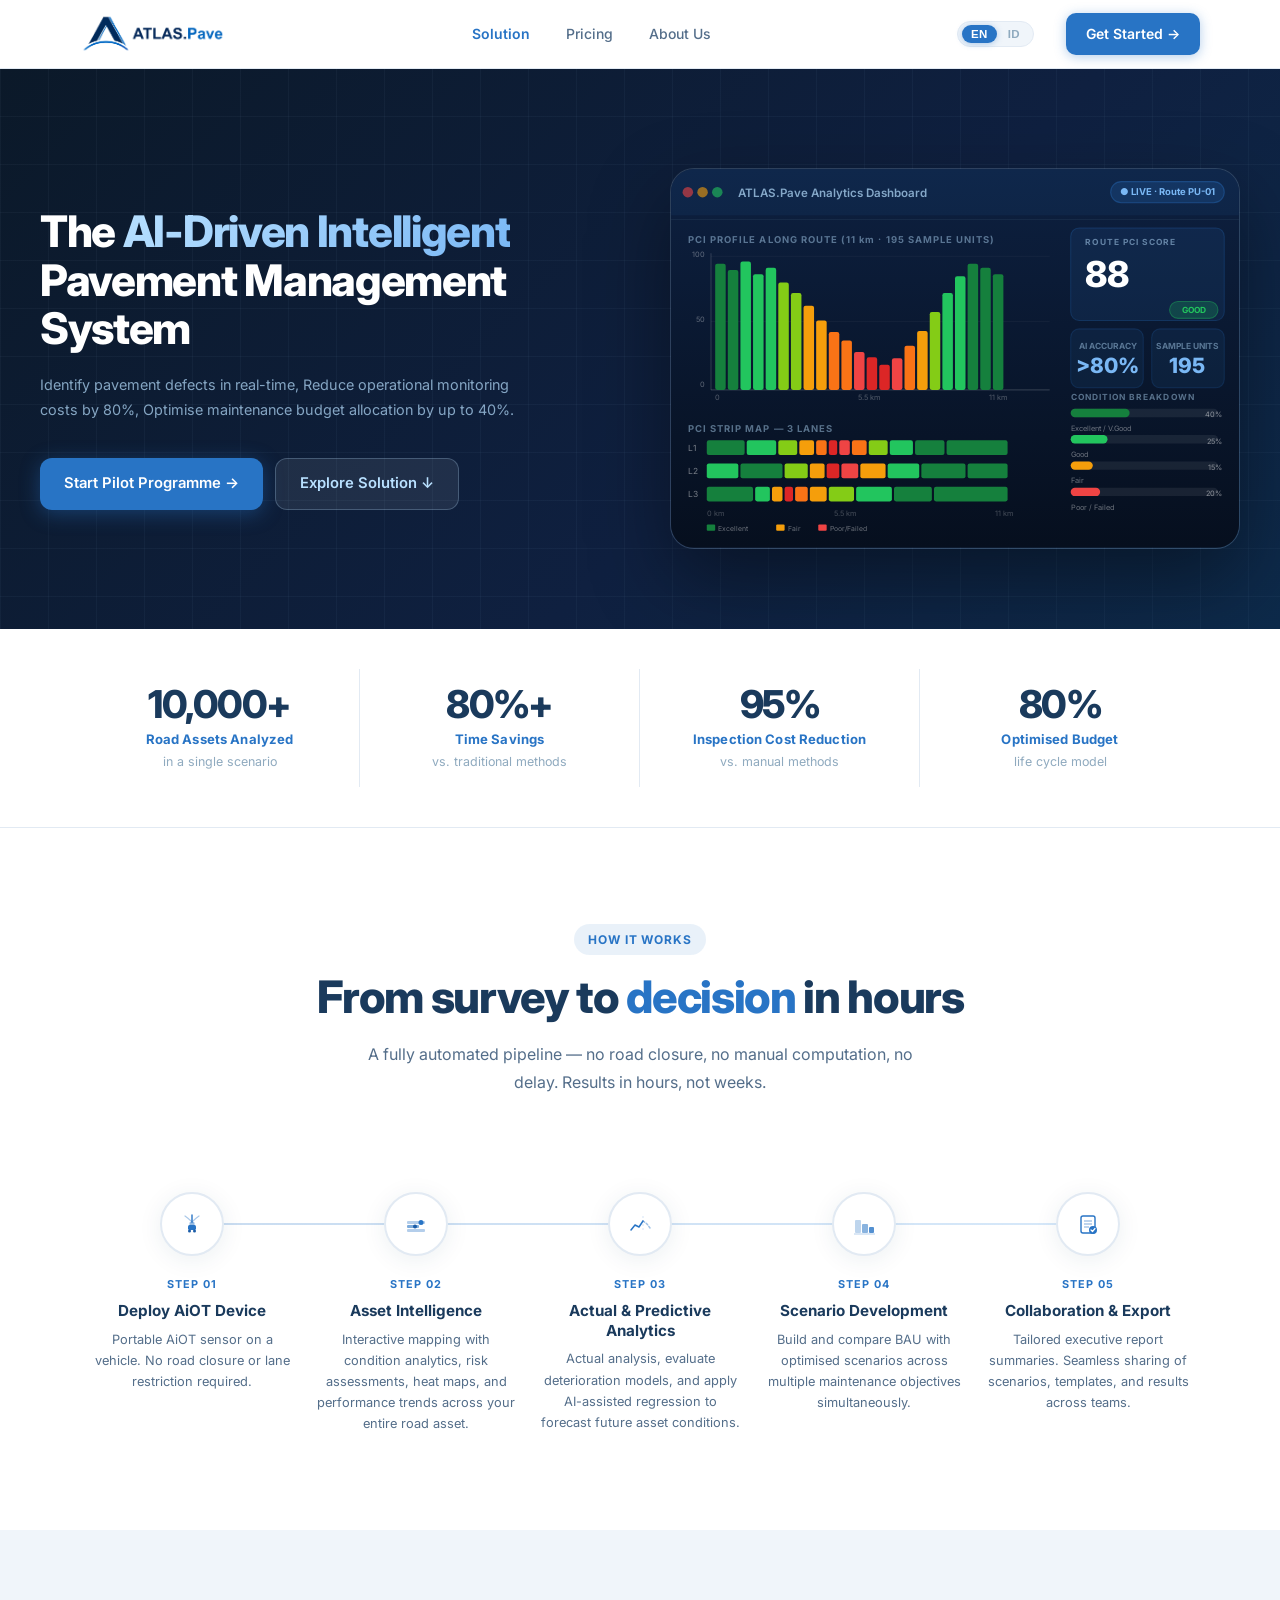
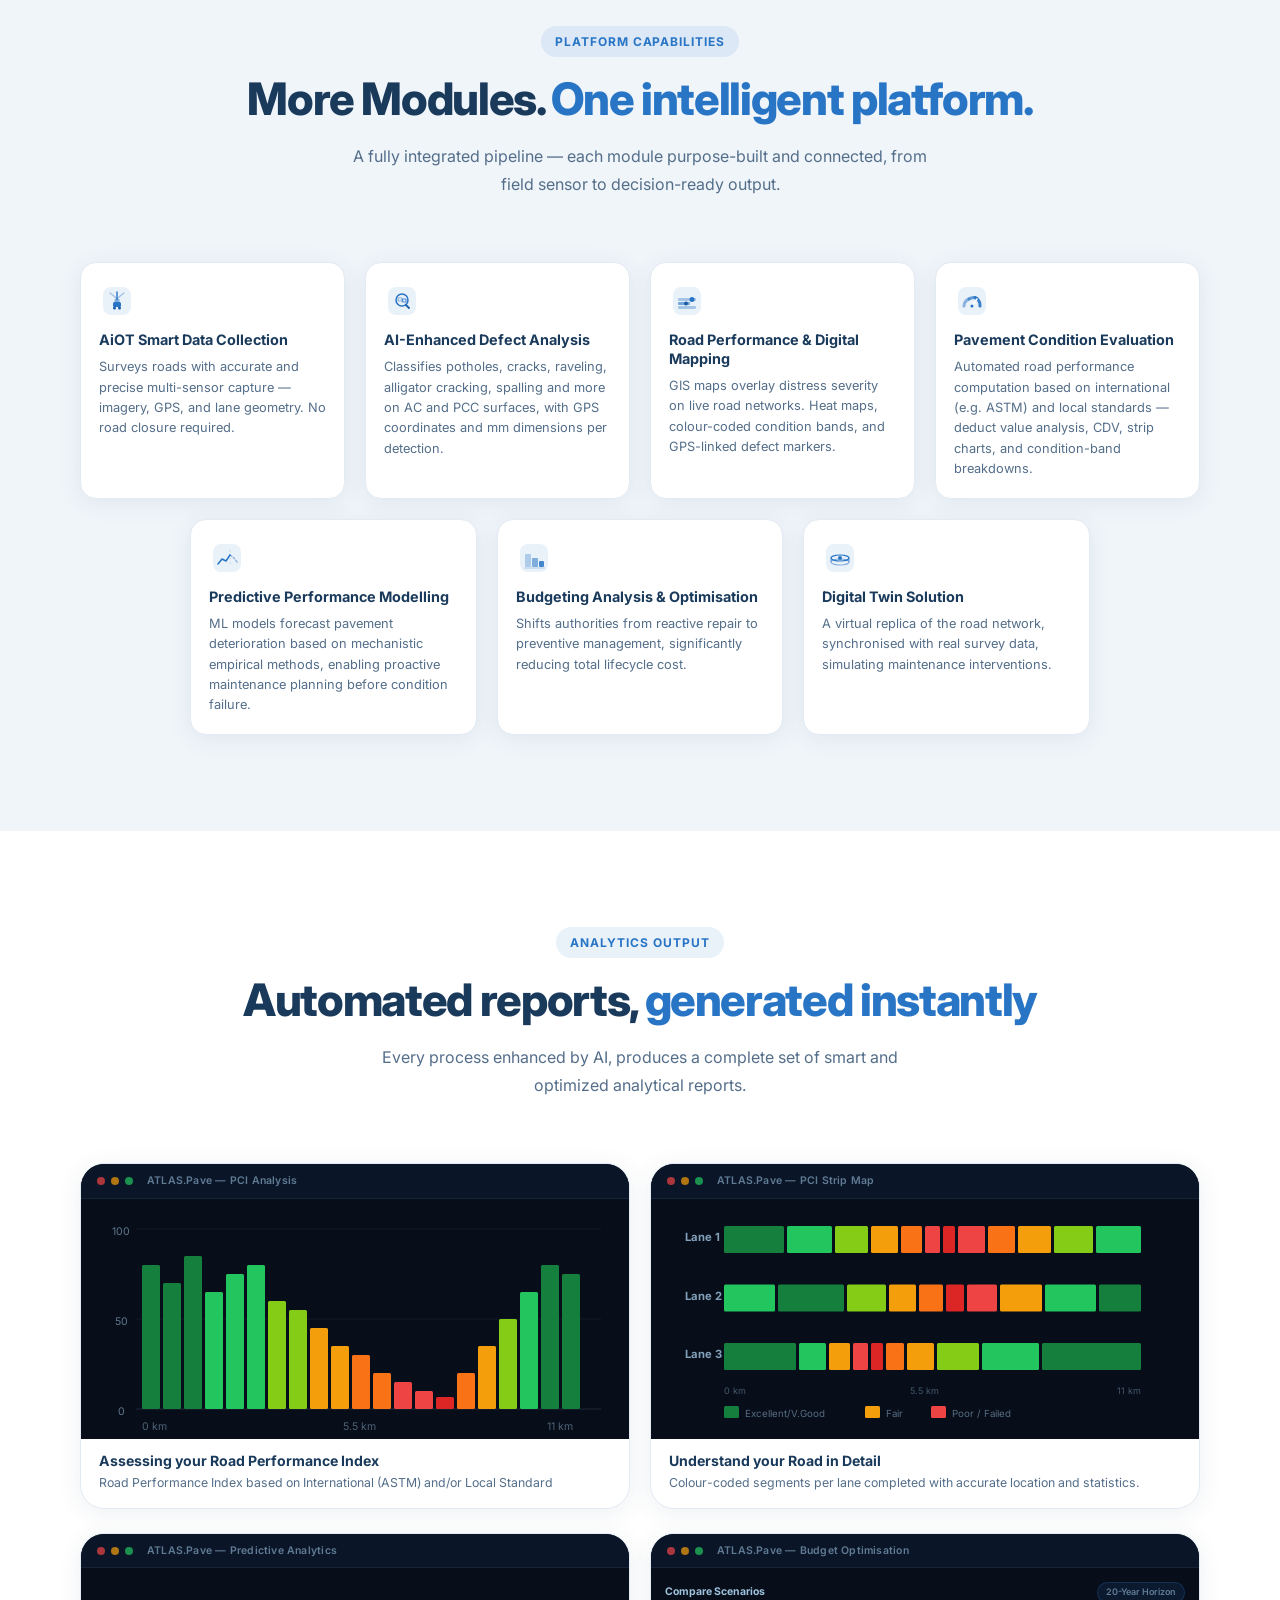
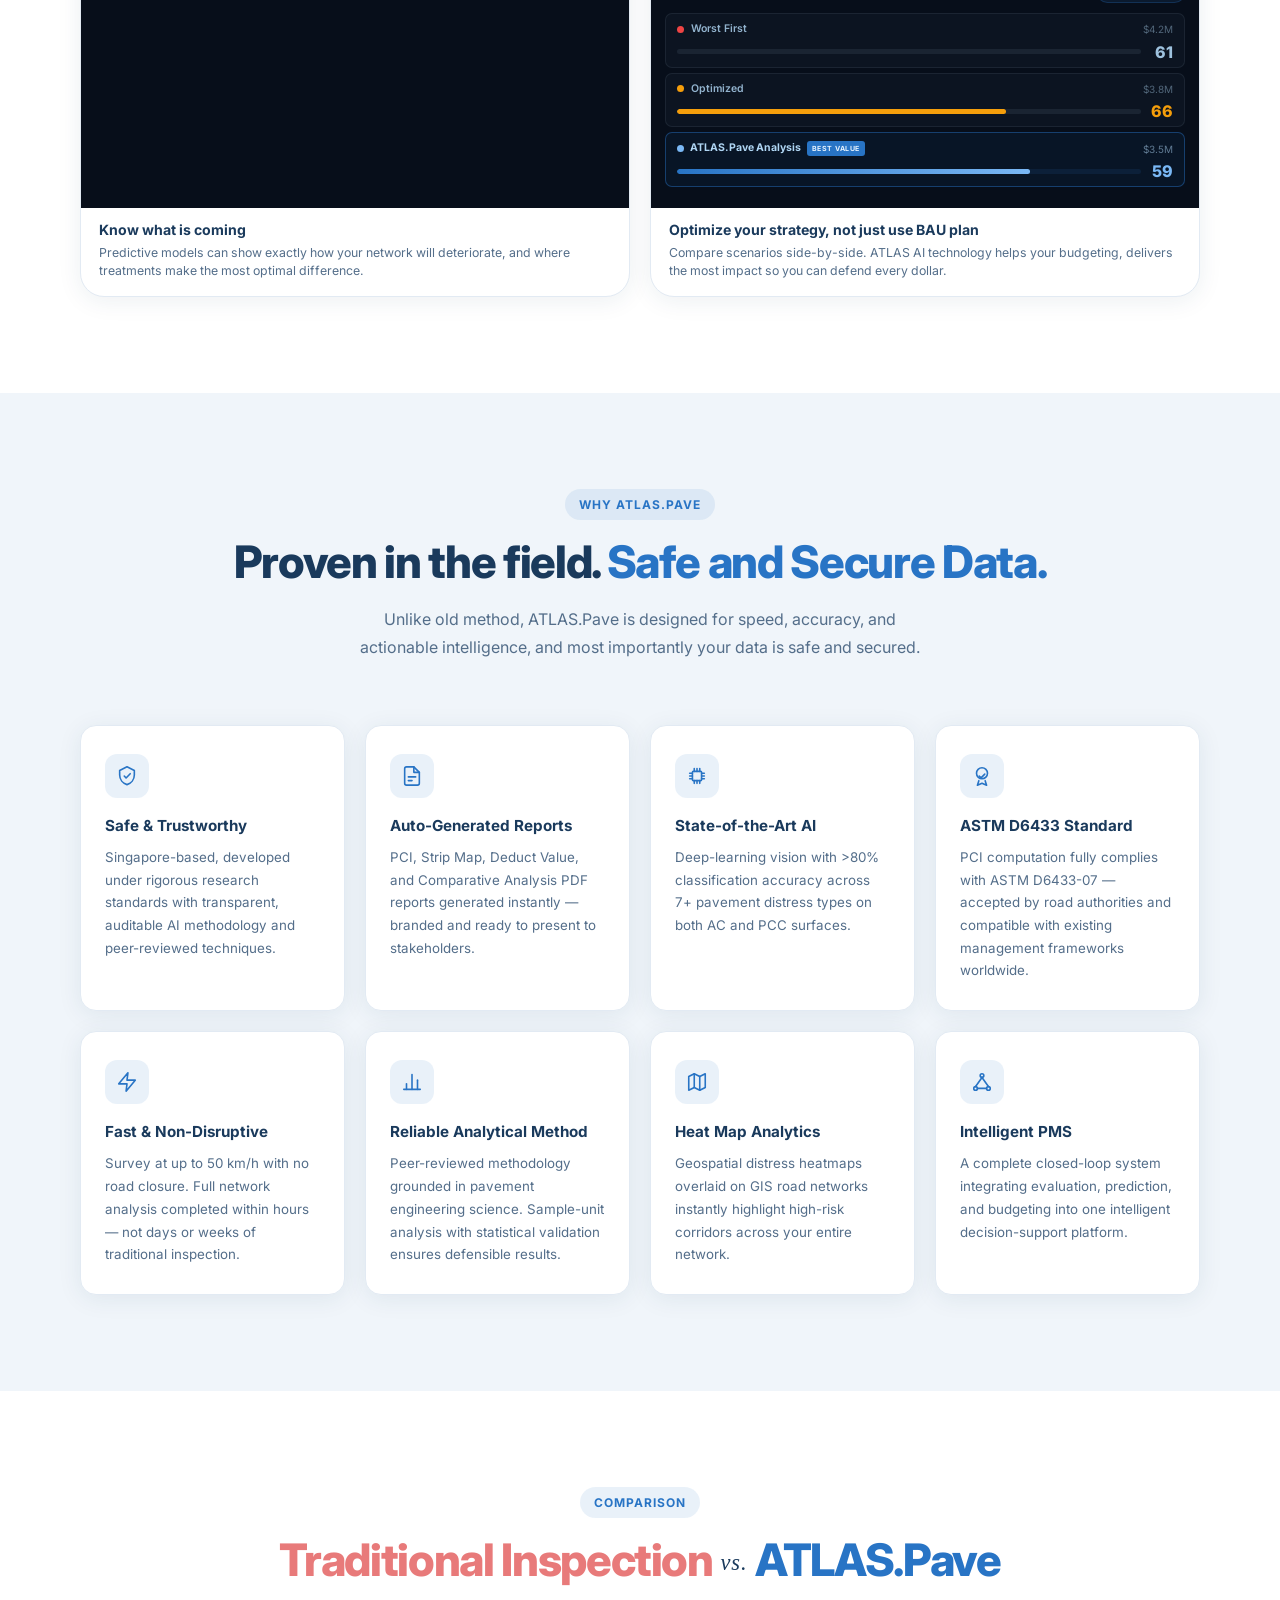
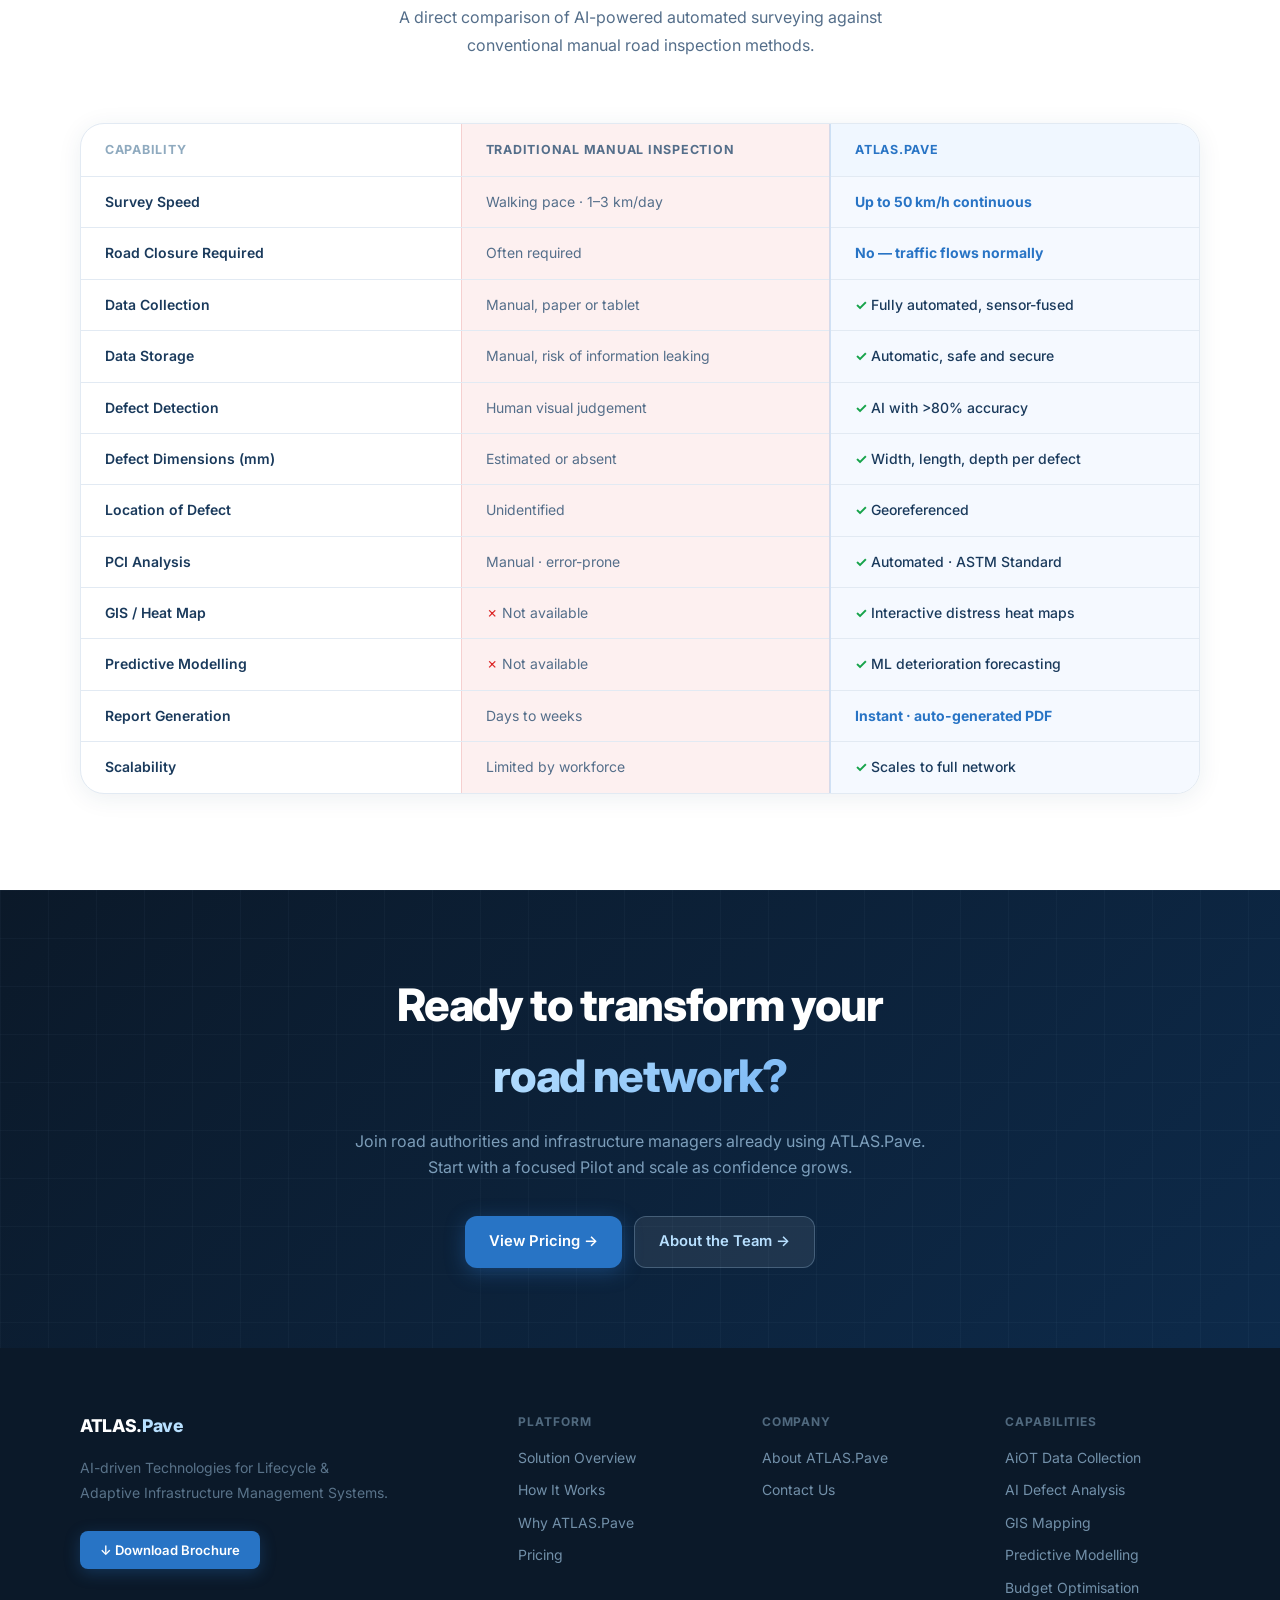
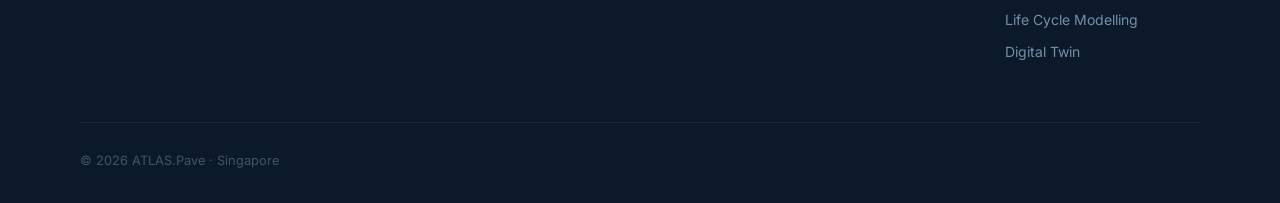
==== commit cc31b2ff: "Add files via upload updates mobile versions" ====
--- a/index.html
+++ b/index.html
@@ -2,6 +2,8 @@
 <html lang="en">
 <head>
 <meta charset="UTF-8">
+<meta name="viewport" content="width=device-width, initial-scale=1.0">
+<title>ATLAS.Pave — Intelligent Pavement Management System</title>
 <link rel="icon" type="image/svg+xml" href="favicon.svg">
 <link rel="preconnect" href="https://fonts.googleapis.com">
 <link href="https://fonts.googleapis.com/css2?family=Inter:wght@300;400;500;600;700;800&family=Cormorant+Garamond:wght@400;500;600;700&display=swap" rel="stylesheet">
@@ -14,97 +16,6 @@
 .pred-duo-grid .mod-title { font-size:0.88rem !important; margin-bottom:4px !important; line-height:1.3 !important; }
 .pred-duo-grid .mod-desc { font-size:0.77rem !important; line-height:1.5 !important; margin:0 !important; }
 </style>
-
-<title>ATLAS.Pave | The Low Cost AI-Driven Intelligent Pavement Management System</title>
-<meta name="description" content="ATLAS.Pave is an AI-driven pavement management system. AiOT vehicle sensors survey roads with no closure, auto-compute Pavement Condition Index (ASTM D6433), map distress on GIS, predict deterioration and optimise maintenance budgets. From survey to decision in hours.">
-<meta name="keywords" content="pavement management system, AI pavement inspection, automated PCI analysis, ASTM D6433 software, road condition survey, pavement deterioration prediction, road asset management, AiOT road survey, pavement condition index software">
-<link rel="canonical" href="https://atlas-pave.com/">
-<meta name="robots" content="index, follow, max-image-preview:large">
-<meta property="og:type" content="website">
-<meta property="og:site_name" content="ATLAS.Pave">
-<meta property="og:title" content="ATLAS.Pave — AI Pavement Management System">
-<meta property="og:description" content="From survey to decision in hours. AI-driven pavement condition surveys, PCI analysis (ASTM D6433), predictive modelling and budget optimisation — no road closure required.">
-<meta property="og:url" content="https://atlas-pave.com/">
-<meta property="og:image" content="https://atlas-pave.com/Logo%20ATLASPave.png">
-<meta name="twitter:card" content="summary_large_image">
-<meta name="twitter:title" content="ATLAS.Pave — AI Pavement Management System">
-<meta name="twitter:description" content="From survey to decision in hours. AI pavement condition analysis, PCI (ASTM D6433), predictive modelling and budget optimisation.">
-<meta name="twitter:image" content="https://atlas-pave.com/Logo%20ATLASPave.png">
-<script type="application/ld+json">
-{
-  "@context": "https://schema.org",
-  "@graph": [
-    {
-      "@type": "Organization",
-      "@id": "https://atlas-pave.com/#organization",
-      "name": "ATLAS.Pave",
-      "alternateName": "ATLAS Pave",
-      "url": "https://atlas-pave.com/",
-      "logo": "https://atlas-pave.com/Logo%20ATLASPave.png",
-      "email": "admin@atlas-pave.com",
-      "description": "AI-driven intelligent pavement management system for road authorities and infrastructure operators.",
-      "address": { "@type": "PostalAddress", "addressCountry": "SG" },
-      "sameAs": [ "https://www.linkedin.com/company/atlas-pave" ]
-    },
-    {
-      "@type": "SoftwareApplication",
-      "@id": "https://atlas-pave.com/#software",
-      "name": "ATLAS.Pave",
-      "applicationCategory": "BusinessApplication",
-      "applicationSubCategory": "Pavement Management System",
-      "operatingSystem": "Web-based",
-      "url": "https://atlas-pave.com/",
-      "publisher": { "@id": "https://atlas-pave.com/#organization" },
-      "description": "AI-driven pavement management system. Surveys roads with AiOT vehicle sensors (no road closure), classifies pavement distress with deep-learning vision, computes Pavement Condition Index to ASTM D6433, maps conditions on GIS, forecasts deterioration with ML, and optimises maintenance budgets.",
-      "featureList": [
-        "AiOT smart multi-sensor data collection",
-        "AI-enhanced pavement defect detection (>80% accuracy)",
-        "Automated Pavement Condition Index (PCI) analysis — ASTM D6433",
-        "GIS distress heat-map and digital mapping",
-        "ML predictive deterioration modelling",
-        "Maintenance budget optimisation and scenario comparison",
-        "Digital twin of the road network",
-        "Automated PDF report generation"
-      ],
-      "offers": { "@type": "Offer", "url": "https://atlas-pave.com/pricing.html", "availability": "https://schema.org/InStock" }
-    }
-  ]
-}
-</script>
-<script type="application/ld+json">
-{
-  "@context": "https://schema.org",
-  "@type": "FAQPage",
-  "mainEntity": [
-    {
-      "@type": "Question",
-      "name": "What is ATLAS.Pave?",
-      "acceptedAnswer": { "@type": "Answer", "text": "ATLAS.Pave is an AI-driven intelligent pavement management system. It uses portable AiOT vehicle sensors to survey roads with no road closure, then uses AI to detect pavement distress, compute the Pavement Condition Index (PCI) to ASTM D6433, map conditions on GIS, forecast deterioration, and optimise maintenance budgets — taking road authorities from survey to decision in hours." }
-    },
-    {
-      "@type": "Question",
-      "name": "How is ATLAS.Pave different from traditional pavement inspection?",
-      "acceptedAnswer": { "@type": "Answer", "text": "Traditional manual inspection surveys at walking pace (1–3 km/day), often requires road closures, and relies on human judgement. ATLAS.Pave surveys at up to 50 km/h with no road closure, detects defects automatically with over 80% AI accuracy, georeferences each defect, computes PCI to ASTM D6433 automatically, and generates reports instantly instead of in days or weeks." }
-    },
-    {
-      "@type": "Question",
-      "name": "What standards does ATLAS.Pave support?",
-      "acceptedAnswer": { "@type": "Answer", "text": "ATLAS.Pave computes the Pavement Condition Index to ASTM D6433, supports Indonesia's Bina Marga PUPR road condition survey (Survey Kondisi Jalan / Surface Distress Index), and can be tailored to local pavement assessment frameworks." }
-    },
-    {
-      "@type": "Question",
-      "name": "Does ATLAS.Pave require road closures or special equipment?",
-      "acceptedAnswer": { "@type": "Answer", "text": "No. ATLAS.Pave uses a portable AiOT sensor mounted on a normal vehicle. There is no capital investment, no road closure, and no lane restriction — traffic flows normally during the survey." }
-    },
-    {
-      "@type": "Question",
-      "name": "What results does ATLAS.Pave deliver?",
-      "acceptedAnswer": { "@type": "Answer", "text": "ATLAS.Pave reports roughly 80% inspection cost reduction, up to 90% time savings versus manual methods, and maintenance budget optimisation of up to 40% through lifecycle modelling — all delivered as automated, branded PDF reports." }
-    }
-  ]
-}
-</script>
-  
 </head>
 <body>
 
@@ -140,7 +51,7 @@
   <div class="hero-inner">
     <div>
       <h1 class="hero-title" data-i18n-html="hero_title">The <span class="grad">AI-Driven Intelligent</span><br>Pavement Management<br>System</h1>
-      <p class="hero-desc" data-i18n="hero_desc">Identify pavement defects in real-time, Reduce operational monitoring costs by 80%, Optimise maintenance budget allocation by up to 40%.</p>
+      <p class="hero-desc" data-i18n="hero_desc">Identify pavement defects in real-time, Reduce operational monitoring costs by 95%, Optimise maintenance budget allocation by up to 80%.</p>
       <div class="hero-actions">
         <a href="pricing.html" class="btn-primary" data-i18n="hero_btn1">Start Pilot Programme →</a>
         <a href="#solution" class="btn-secondary" data-i18n="hero_btn2">Explore Solution ↓</a>
@@ -316,17 +227,17 @@
       <div class="stat-label" data-i18n="stat1_label">in a single scenario</div>
     </div>
     <div class="stat-item sr">
-      <div class="stat-num">90%+</div>
+      <div class="stat-num">80%+</div>
       <div class="stat-tag" data-i18n="stat2_tag">Time Savings</div>
       <div class="stat-label" data-i18n="stat2_label">vs. traditional methods</div>
     </div>
     <div class="stat-item sr">
+      <div class="stat-num">95%</div>
+      <div class="stat-tag" data-i18n="stat3_tag">Inspection Cost Reduction</div>
+      <div class="stat-label" data-i18n="stat3_label">vs. manual methods</div>
+    </div>
+    <div class="stat-item sr">
       <div class="stat-num">80%</div>
-      <div class="stat-tag" data-i18n="stat3_tag">Inspection Cost Reduction</div>
-      <div class="stat-label" data-i18n="stat3_label">vs. conservative methods</div>
-    </div>
-    <div class="stat-item sr">
-      <div class="stat-num">40%</div>
       <div class="stat-tag" data-i18n="stat4_tag">Optimised Budget</div>
       <div class="stat-label" data-i18n="stat4_label">life cycle model</div>
     </div>
@@ -439,8 +350,7 @@
     </div><!-- /row 1 -->
 
     <!-- Row 2: Modules 05–07 -->
-    <div class="cap-grid-row2" style="display:grid;grid-template-columns:repeat(3,1fr);gap:20px;max-width:900px;margin:0 auto;">
-      <p class="cap-swipe-hint">← Swipe to explore →</p>
+    <div style="display:grid;grid-template-columns:repeat(3,1fr);gap:20px;max-width:900px;margin:0 auto;">
 
       <!-- 05 Predictive Modelling -->
       <div class="cap-card sr">
@@ -711,7 +621,7 @@
           <svg width="22" height="22" viewBox="0 0 24 24" fill="none" stroke="#2874c5" stroke-width="1.75" stroke-linecap="round" stroke-linejoin="round"><polygon points="13 2 3 14 12 14 11 22 21 10 12 10 13 2"/></svg>
         </div>
         <h3 class="benefit-title" data-i18n-html="ben5_title">Fast &amp; Non-Disruptive</h3>
-        <p class="benefit-desc" data-i18n="ben5_desc">Survey at up to 50 km/h with no road closure. Full network analysis completed within hours — not days or weeks of traditional inspection.</p>
+        <p class="benefit-desc" data-i18n="ben5_desc">Survey at up to 30 km/h with no road closure. Full network analysis completed within hours — not days or weeks of traditional inspection.</p>
       </div>
       <div class="benefit-card sr">
         <div class="benefit-icon">
@@ -756,7 +666,7 @@
           </tr>
         </thead>
         <tbody>
-          <tr><td data-i18n="cmp_r1">Survey Speed</td><td class="trad" data-i18n="cmp_r1t">Walking pace · 1–3 km/day</td><td class="atlas hl-cell" data-i18n="cmp_r1a">Up to 50 km/h continuous</td></tr>
+          <tr><td data-i18n="cmp_r1">Survey Speed</td><td class="trad" data-i18n="cmp_r1t">Walking pace · 1–3 km/day</td><td class="atlas hl-cell" data-i18n="cmp_r1a">Up to 30 km/h continuous</td></tr>
           <tr><td data-i18n="cmp_r2">Road Closure Required</td><td class="trad" data-i18n="cmp_r2t">Often required</td><td class="atlas hl-cell" data-i18n="cmp_r2a">No — traffic flows normally</td></tr>
           <tr><td data-i18n="cmp_r3">Data Collection</td><td class="trad" data-i18n="cmp_r3t">Manual, paper or tablet</td><td class="atlas"><span class="check">✓</span> <span data-i18n="cmp_r3a">Fully automated, sensor-fused</span></td></tr>
           <tr><td data-i18n="cmp_r4">Data Storage</td><td class="trad" data-i18n="cmp_r4t">Manual, risk of information leaking</td><td class="atlas"><span class="check">✓</span> <span data-i18n="cmp_r4a">Automatic, safe and secure</span></td></tr>
@@ -793,6 +703,7 @@
       <div class="footer-brand">
         <div class="footer-wordmark">ATLAS.<span>Pave</span></div>
         <p data-i18n-html="footer_tagline">AI-driven Technologies for Lifecycle &amp;<br>Adaptive Infrastructure Management Systems.</p>
+        <button type="button" class="footer-brochure-btn" data-brochure-trigger data-i18n="brochure_cta">↓ Download Brochure</button>
       </div>
       <div class="footer-col">
         <h4 data-i18n="footer_col_platform">Platform</h4>
@@ -1128,6 +1039,33 @@
   });
 })();
 </script>
+<!-- ══ BROCHURE DOWNLOAD MODAL ══ -->
+<div class="brochure-overlay" id="brochureOverlay" aria-hidden="true">
+  <div class="brochure-modal" role="dialog" aria-modal="true" aria-labelledby="brochureTitle">
+    <button class="brochure-close" id="brochureClose" aria-label="Close">×</button>
+    <div id="brochureBody">
+      <div class="eyebrow" data-i18n="brochure_eyebrow">Brochure</div>
+      <h3 class="brochure-title" id="brochureTitle" data-i18n="brochure_title">Download the ATLAS.Pave brochure</h3>
+      <p class="brochure-sub" data-i18n="brochure_sub">Please share a few details and we'll take you straight to the download.</p>
+      <form id="brochureForm" novalidate>
+        <input class="ct-input" type="text"  name="name"         required data-i18n-ph="brochure_name"     placeholder="Full name">
+        <input class="ct-input" type="text"  name="title"        required data-i18n-ph="brochure_title_ph" placeholder="Title / Position">
+        <input class="ct-input" type="text"  name="organisation" required data-i18n-ph="brochure_org"      placeholder="Organisation">
+        <input class="ct-input" type="email" name="email"        required data-i18n-ph="brochure_email"    placeholder="Work email address">
+        <p class="brochure-note" data-i18n="brochure_note">Your details are used only to share ATLAS.Pave information and are never shared with third parties.</p>
+        <button type="submit" class="btn-primary brochure-submit" data-i18n="brochure_btn">Get the brochure →</button>
+      </form>
+    </div>
+    <div class="brochure-success" id="brochureSuccess" hidden>
+      <div class="brochure-check">✓</div>
+      <h3 class="brochure-title" data-i18n="brochure_thanks_title">Thank you!</h3>
+      <p class="brochure-sub" data-i18n="brochure_thanks_sub">Your download should begin automatically. If it doesn't, use the button below.</p>
+      <a class="btn-primary brochure-submit" id="brochureDownloadLink" href="ATLAS-Pave-Brochure.pdf" download data-i18n="brochure_thanks_btn">Download brochure →</a>
+    </div>
+  </div>
+</div>
+
 <script src="translations.js"></script>
+<script src="brochure.js"></script>
 </body>
 </html>
--- a/style.css
+++ b/style.css
@@ -684,66 +684,47 @@
   .footer-grid { grid-template-columns: 1fr; }
   .footer-bottom { flex-direction: column; text-align: center; }
 }
-/* ════════════════════════════════════════
-   MOBILE — swipe slider for cards + table fix
-   ════════════════════════════════════════ */
-
-/* Hide swipe hint on desktop by default */
-.cap-swipe-hint { display: none; }
-
-@media (max-width: 767px) {
-
-  /* Capability card rows → horizontal swipe slider */
-  .mod-grid,
-  .cap-grid-row2 {
-    display: flex !important;
-    overflow-x: auto;
-    scroll-snap-type: x mandatory;
-    -webkit-overflow-scrolling: touch;
-    padding: 4px 20px 16px;
-    gap: 14px !important;
-    scrollbar-width: none;
-    margin: 0 -20px 20px !important;
-    max-width: none !important;
-  }
-  .mod-grid::-webkit-scrollbar,
-  .cap-grid-row2::-webkit-scrollbar { display: none; }
-
-  .cap-card {
-    flex: 0 0 75vw !important;
-    scroll-snap-align: start;
-  }
-
-  /* Swipe hint — show on mobile only */
-  .cap-swipe-hint {
-    display: block;
-    text-align: center;
-    font-size: 0.72rem;
-    color: var(--lgray);
-    margin-top: -8px;
-    margin-bottom: 20px;
-    letter-spacing: 0.03em;
-  }
-
-  /* Comparison table → horizontal scroll */
-  .matrix-wrap {
-    overflow-x: auto;
-    -webkit-overflow-scrolling: touch;
-  }
-  .matrix-table {
-    min-width: 580px;
-  }
-  .matrix-table th,
-  .matrix-table td {
-    padding: 11px 12px;
-    font-size: 0.78rem;
-  }
-
-  /* Benefits grid → 2 columns on mobile */
-  .benefits-grid {
-    grid-template-columns: 1fr 1fr;
-    gap: 12px;
-  }
-  .benefit-card { padding: 18px 14px; }
-
-}
+
+/* ══════════════════ BROCHURE DOWNLOAD ══════════════════ */
+.footer-brochure-btn {
+  display: inline-flex; align-items: center; gap: 8px;
+  background: var(--azure); color: #fff; border: none; cursor: pointer;
+  font-family: 'Inter', sans-serif; font-size: 0.82rem; font-weight: 600;
+  padding: 11px 20px; border-radius: 8px; margin-top: 6px;
+  transition: var(--transition);
+  box-shadow: 0 4px 16px rgba(40,116,197,0.30);
+}
+.footer-brochure-btn:hover { background: #5ba3e8; transform: translateY(-1px); box-shadow: 0 6px 22px rgba(40,116,197,0.45); }
+
+.brochure-overlay {
+  position: fixed; inset: 0; z-index: 3000;
+  background: rgba(8,18,33,0.72); -webkit-backdrop-filter: blur(3px); backdrop-filter: blur(3px);
+  display: none; align-items: center; justify-content: center; padding: 24px;
+}
+.brochure-overlay.open { display: flex; }
+.brochure-modal {
+  background: #fff; border-radius: 16px; width: 100%; max-width: 440px;
+  padding: 34px 32px 30px; position: relative;
+  box-shadow: 0 30px 80px rgba(0,0,0,0.35);
+  max-height: 90vh; overflow-y: auto;
+  animation: brochurePop 0.22s ease;
+}
+@keyframes brochurePop { from { opacity: 0; transform: translateY(12px) scale(0.98); } to { opacity: 1; transform: none; } }
+.brochure-close {
+  position: absolute; top: 12px; right: 14px;
+  background: none; border: none; font-size: 1.7rem; line-height: 1;
+  color: var(--lgray); cursor: pointer; padding: 4px 8px;
+}
+.brochure-close:hover { color: var(--blue); }
+.brochure-title { font-size: 1.32rem; font-weight: 800; letter-spacing: -0.02em; color: var(--blue); margin: 6px 0 8px; }
+.brochure-sub { font-size: 0.9rem; color: var(--gray); line-height: 1.6; margin-bottom: 18px; }
+.brochure-modal form { display: flex; flex-direction: column; }
+.brochure-note { font-size: 0.72rem; color: var(--lgray); line-height: 1.5; margin: 2px 0 14px; }
+.brochure-submit { border: none; cursor: pointer; width: 100%; text-align: center; justify-content: center; }
+.brochure-success { text-align: center; padding: 8px 0 4px; }
+.brochure-check {
+  width: 54px; height: 54px; border-radius: 50%;
+  background: var(--azure-l); color: var(--azure);
+  font-size: 1.7rem; display: flex; align-items: center; justify-content: center;
+  margin: 0 auto 14px;
+}
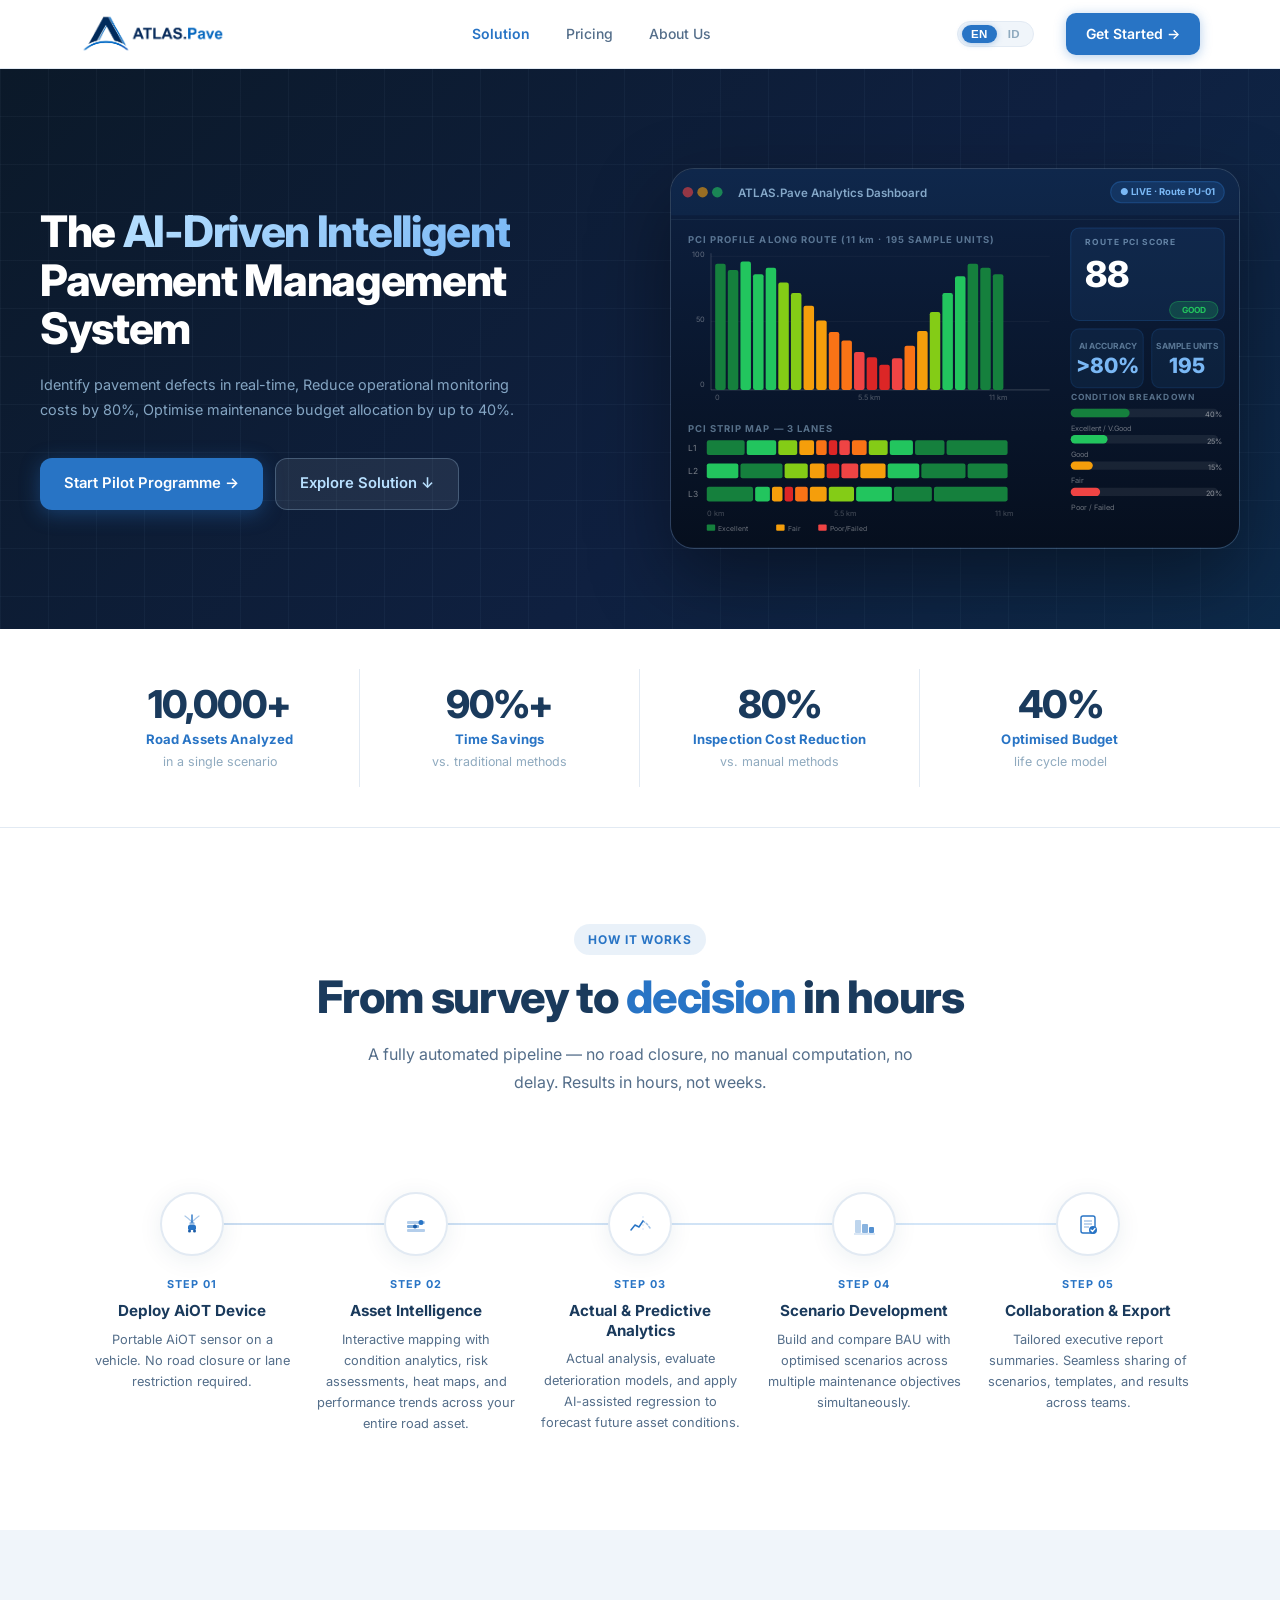
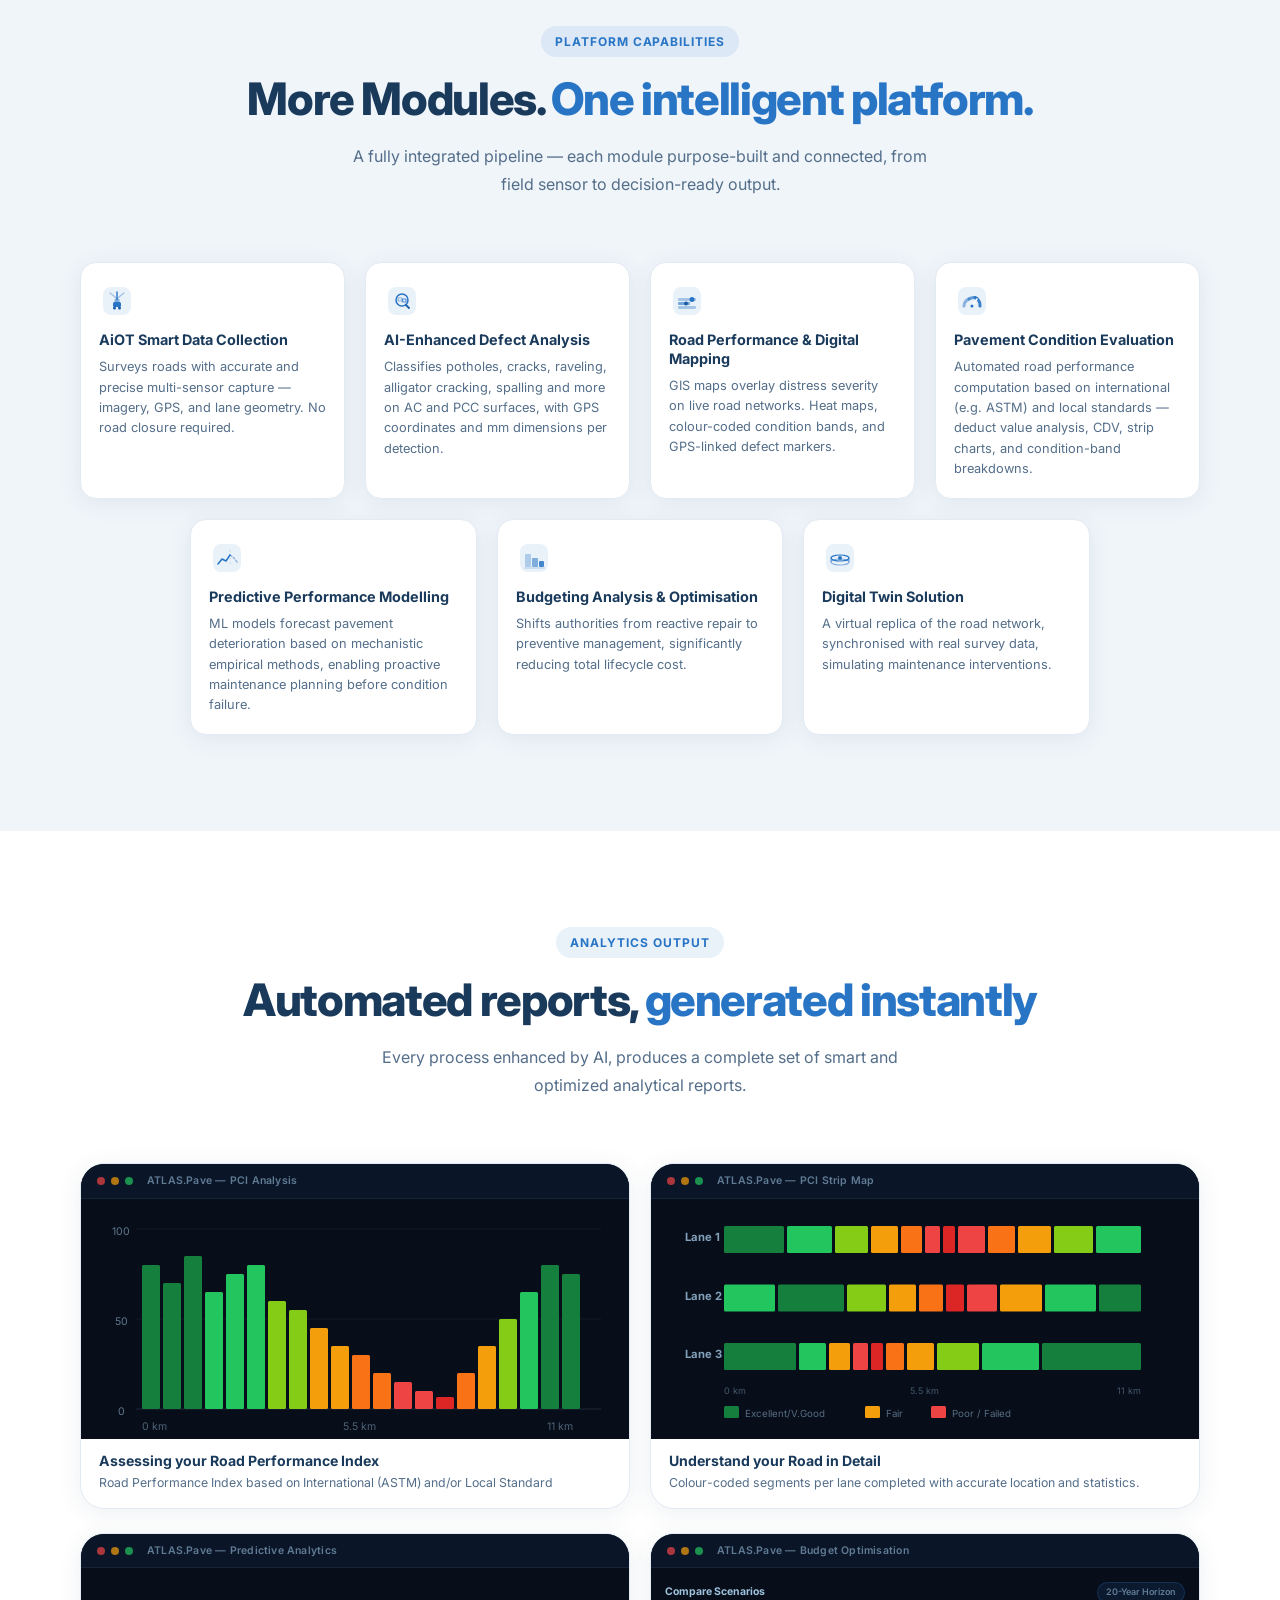
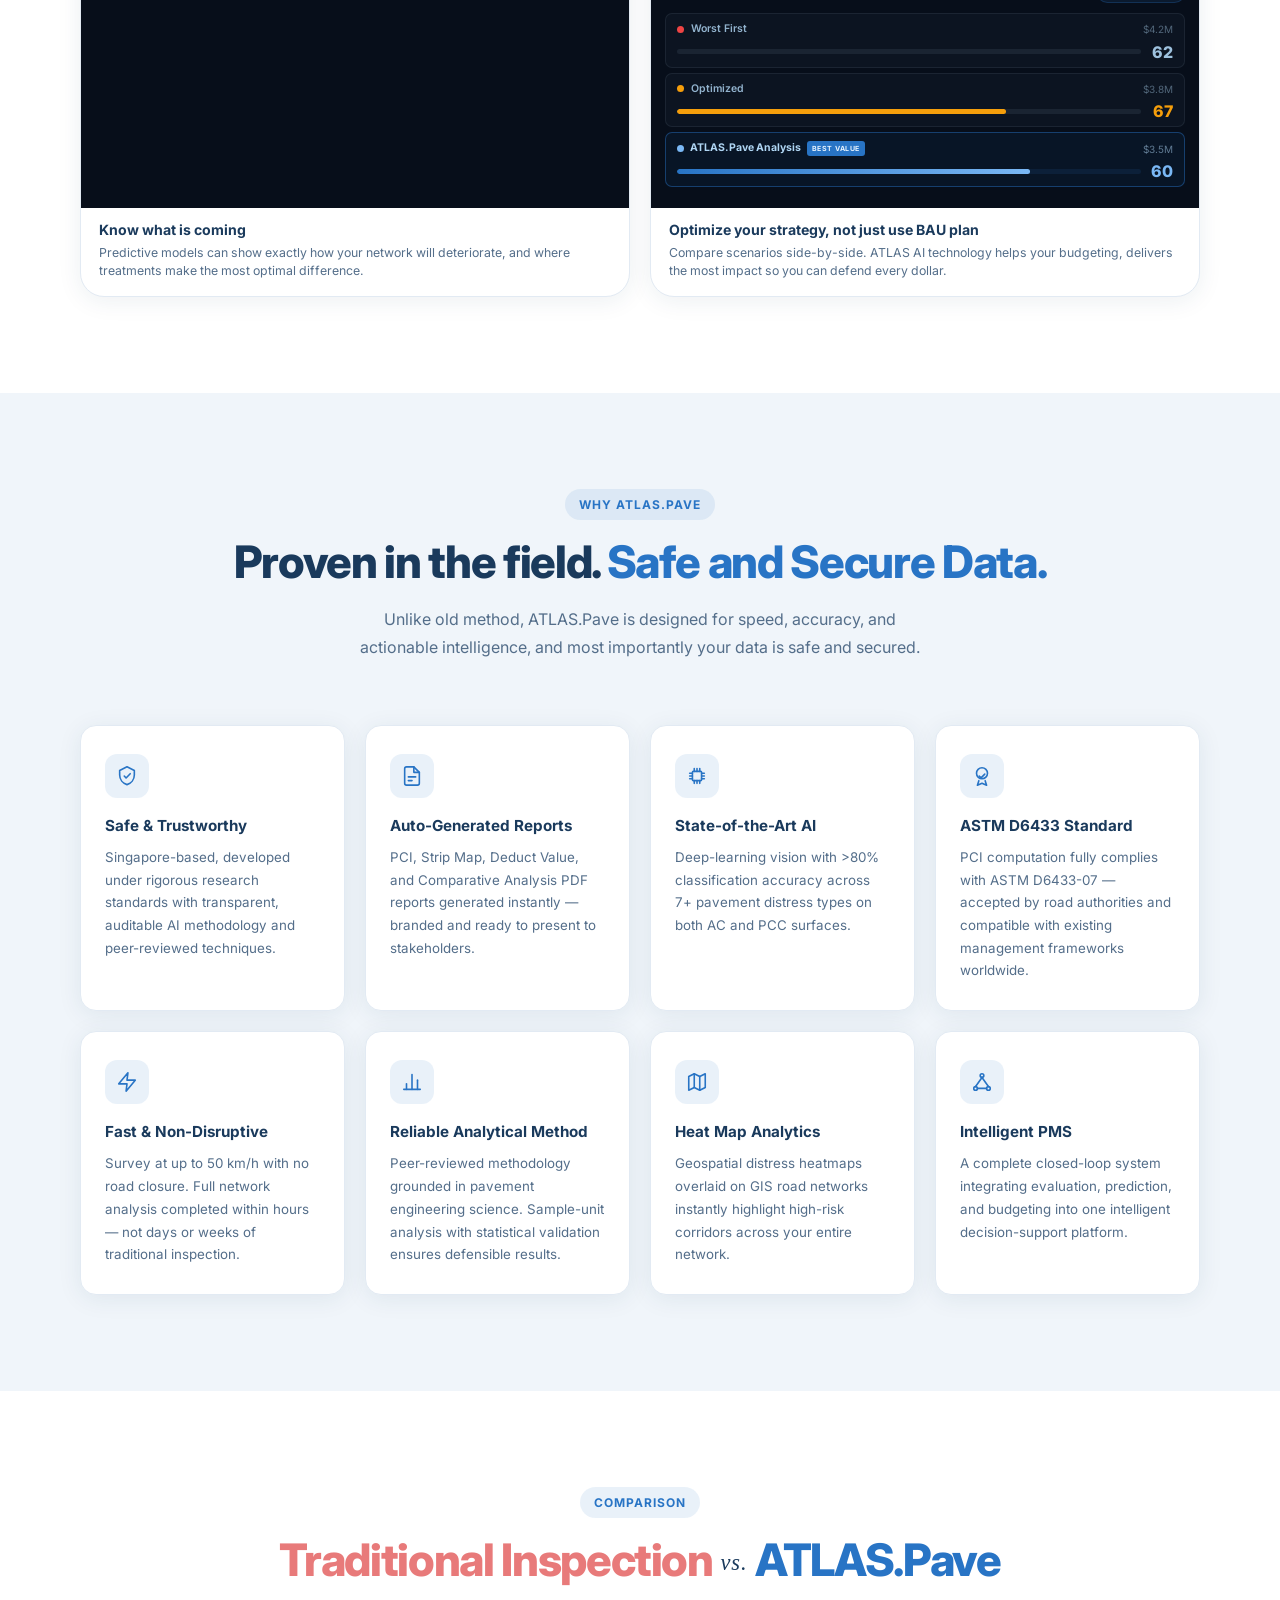
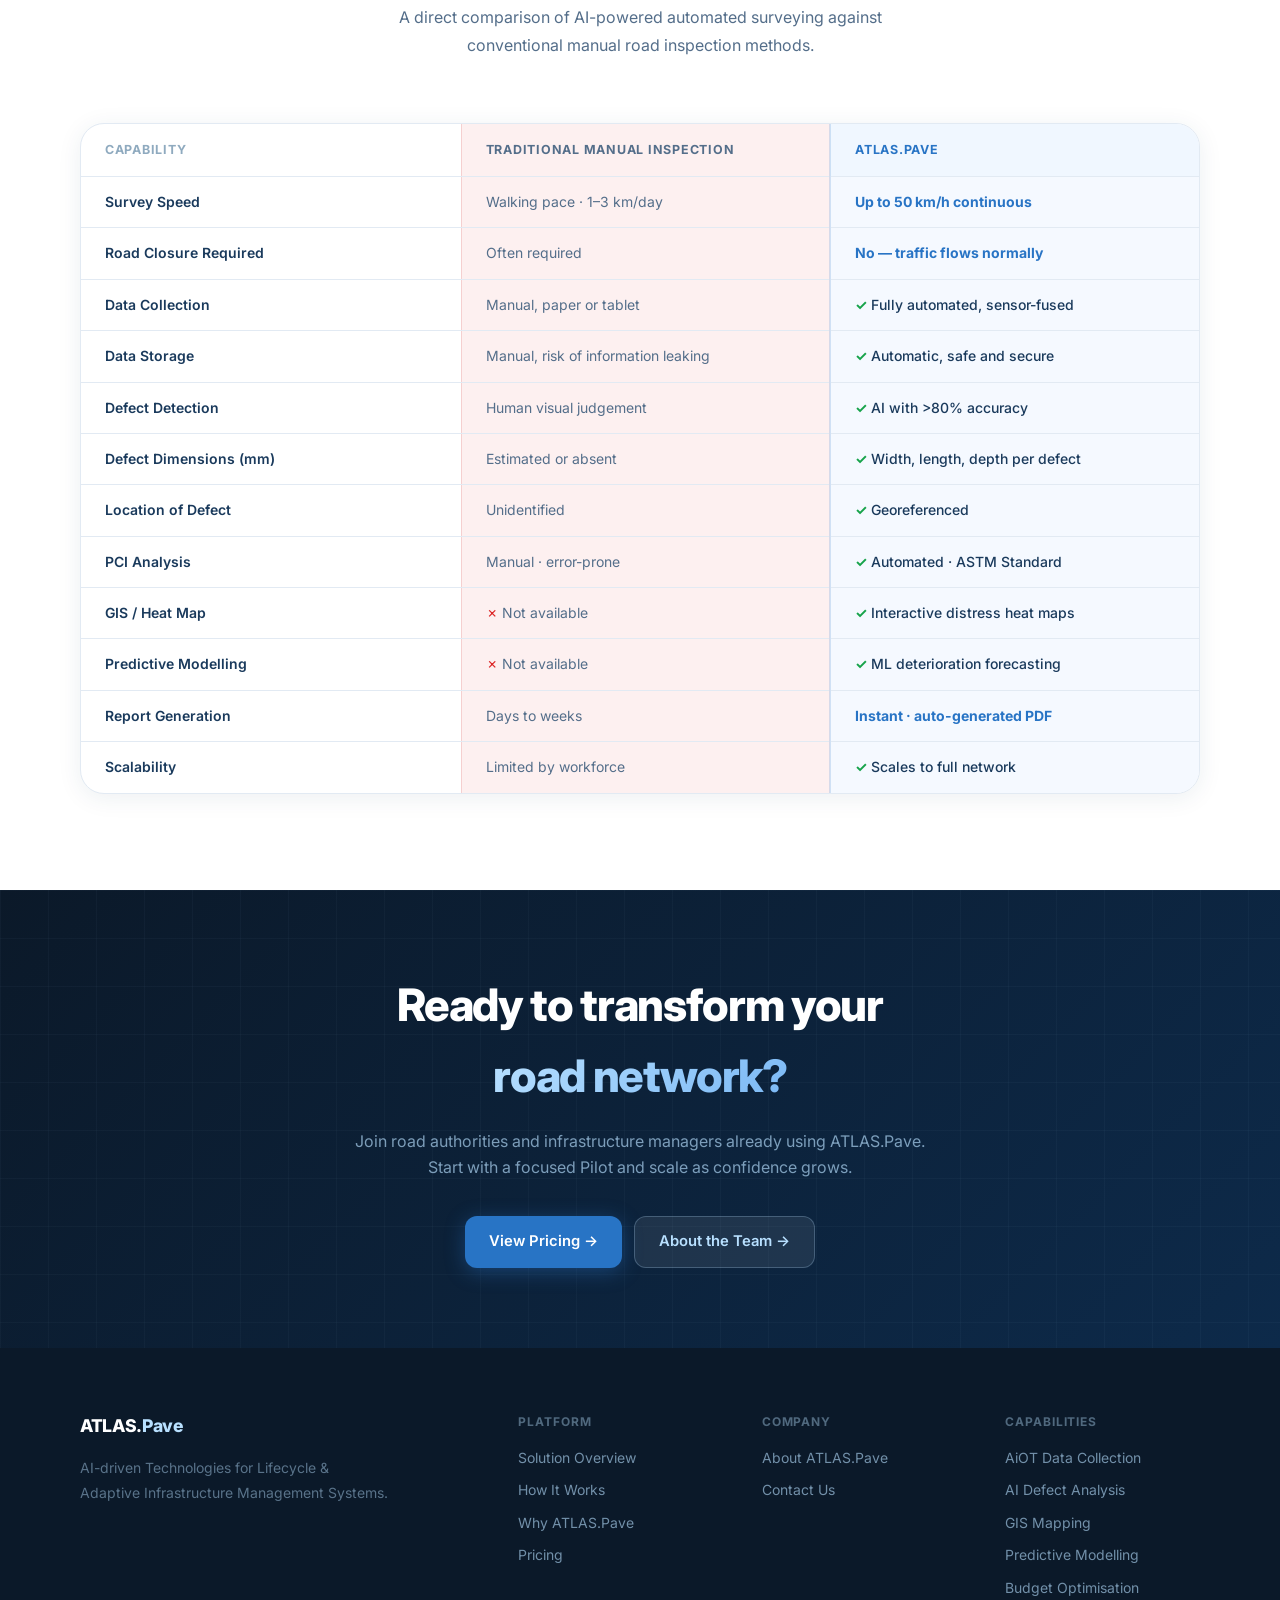
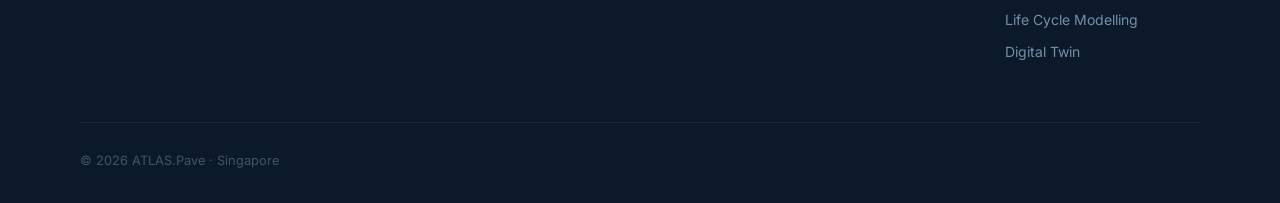
==== commit 134da888: "Add files via upload update mobile versions and slogan" ====
--- a/index.html
+++ b/index.html
@@ -3,7 +3,6 @@
 <head>
 <meta charset="UTF-8">
 <meta name="viewport" content="width=device-width, initial-scale=1.0">
-<title>ATLAS.Pave — Intelligent Pavement Management System</title>
 <link rel="icon" type="image/svg+xml" href="favicon.svg">
 <link rel="preconnect" href="https://fonts.googleapis.com">
 <link href="https://fonts.googleapis.com/css2?family=Inter:wght@300;400;500;600;700;800&family=Cormorant+Garamond:wght@400;500;600;700&display=swap" rel="stylesheet">
@@ -16,6 +15,97 @@
 .pred-duo-grid .mod-title { font-size:0.88rem !important; margin-bottom:4px !important; line-height:1.3 !important; }
 .pred-duo-grid .mod-desc { font-size:0.77rem !important; line-height:1.5 !important; margin:0 !important; }
 </style>
+
+<title>ATLAS.Pave | The Low Cost AI-Driven Intelligent Pavement Management System</title>
+<meta name="description" content="ATLAS.Pave is an AI-driven pavement management system. AiOT vehicle sensors survey roads with no closure, auto-compute Pavement Condition Index (ASTM D6433), map distress on GIS, predict deterioration and optimise maintenance budgets. Turn your pavement data into budget saving.">
+<meta name="keywords" content="pavement management system, AI pavement inspection, automated PCI analysis, ASTM D6433 software, road condition survey, pavement deterioration prediction, road asset management, AiOT road survey, pavement condition index software">
+<link rel="canonical" href="https://atlas-pave.com/">
+<meta name="robots" content="index, follow, max-image-preview:large">
+<meta property="og:type" content="website">
+<meta property="og:site_name" content="ATLAS.Pave">
+<meta property="og:title" content="ATLAS.Pave — AI Pavement Management System">
+<meta property="og:description" content="Turn your pavement data into budget saving. AI-driven pavement condition surveys, PCI analysis (ASTM D6433), predictive modelling and budget optimisation — no road closure required.">
+<meta property="og:url" content="https://atlas-pave.com/">
+<meta property="og:image" content="https://atlas-pave.com/Logo%20ATLASPave.png">
+<meta name="twitter:card" content="summary_large_image">
+<meta name="twitter:title" content="ATLAS.Pave — AI Pavement Management System">
+<meta name="twitter:description" content="Turn your pavement data into budget saving. AI pavement condition analysis, PCI (ASTM D6433), predictive modelling and budget optimisation.">
+<meta name="twitter:image" content="https://atlas-pave.com/Logo%20ATLASPave.png">
+<script type="application/ld+json">
+{
+  "@context": "https://schema.org",
+  "@graph": [
+    {
+      "@type": "Organization",
+      "@id": "https://atlas-pave.com/#organization",
+      "name": "ATLAS.Pave",
+      "alternateName": "ATLAS Pave",
+      "url": "https://atlas-pave.com/",
+      "logo": "https://atlas-pave.com/Logo%20ATLASPave.png",
+      "email": "admin@atlas-pave.com",
+      "description": "AI-driven intelligent pavement management system for road authorities and infrastructure operators.",
+      "address": { "@type": "PostalAddress", "addressCountry": "SG" },
+      "sameAs": [ "https://www.linkedin.com/company/atlas-pave" ]
+    },
+    {
+      "@type": "SoftwareApplication",
+      "@id": "https://atlas-pave.com/#software",
+      "name": "ATLAS.Pave",
+      "applicationCategory": "BusinessApplication",
+      "applicationSubCategory": "Pavement Management System",
+      "operatingSystem": "Web-based",
+      "url": "https://atlas-pave.com/",
+      "publisher": { "@id": "https://atlas-pave.com/#organization" },
+      "description": "AI-driven pavement management system. Surveys roads with AiOT vehicle sensors (no road closure), classifies pavement distress with deep-learning vision, computes Pavement Condition Index to ASTM D6433, maps conditions on GIS, forecasts deterioration with ML, and optimises maintenance budgets.",
+      "featureList": [
+        "AiOT smart multi-sensor data collection",
+        "AI-enhanced pavement defect detection (>80% accuracy)",
+        "Automated Pavement Condition Index (PCI) analysis — ASTM D6433",
+        "GIS distress heat-map and digital mapping",
+        "ML predictive deterioration modelling",
+        "Maintenance budget optimisation and scenario comparison",
+        "Digital twin of the road network",
+        "Automated PDF report generation"
+      ],
+      "offers": { "@type": "Offer", "url": "https://atlas-pave.com/pricing.html", "availability": "https://schema.org/InStock" }
+    }
+  ]
+}
+</script>
+<script type="application/ld+json">
+{
+  "@context": "https://schema.org",
+  "@type": "FAQPage",
+  "mainEntity": [
+    {
+      "@type": "Question",
+      "name": "What is ATLAS.Pave?",
+      "acceptedAnswer": { "@type": "Answer", "text": "ATLAS.Pave is an AI-driven intelligent pavement management system. It uses portable AiOT vehicle sensors to survey roads with no road closure, then uses AI to detect pavement distress, compute the Pavement Condition Index (PCI) to ASTM D6433, map conditions on GIS, forecast deterioration, and optimise maintenance budgets — taking road authorities from survey to decision in hours." }
+    },
+    {
+      "@type": "Question",
+      "name": "How is ATLAS.Pave different from traditional pavement inspection?",
+      "acceptedAnswer": { "@type": "Answer", "text": "Traditional manual inspection surveys at walking pace (1–3 km/day), often requires road closures, and relies on human judgement. ATLAS.Pave surveys at up to 50 km/h with no road closure, detects defects automatically with over 80% AI accuracy, georeferences each defect, computes PCI to ASTM D6433 automatically, and generates reports instantly instead of in days or weeks." }
+    },
+    {
+      "@type": "Question",
+      "name": "What standards does ATLAS.Pave support?",
+      "acceptedAnswer": { "@type": "Answer", "text": "ATLAS.Pave computes the Pavement Condition Index to ASTM D6433, supports Indonesia's Bina Marga PUPR road condition survey (Survey Kondisi Jalan / Surface Distress Index), and can be tailored to local pavement assessment frameworks." }
+    },
+    {
+      "@type": "Question",
+      "name": "Does ATLAS.Pave require road closures or special equipment?",
+      "acceptedAnswer": { "@type": "Answer", "text": "No. ATLAS.Pave uses a portable AiOT sensor mounted on a normal vehicle. There is no capital investment, no road closure, and no lane restriction — traffic flows normally during the survey." }
+    },
+    {
+      "@type": "Question",
+      "name": "What results does ATLAS.Pave deliver?",
+      "acceptedAnswer": { "@type": "Answer", "text": "ATLAS.Pave reports roughly 80% inspection cost reduction, up to 90% time savings versus manual methods, and maintenance budget optimisation of up to 40% through lifecycle modelling — all delivered as automated, branded PDF reports." }
+    }
+  ]
+}
+</script>
+  
 </head>
 <body>
 
@@ -51,7 +141,7 @@
   <div class="hero-inner">
     <div>
       <h1 class="hero-title" data-i18n-html="hero_title">The <span class="grad">AI-Driven Intelligent</span><br>Pavement Management<br>System</h1>
-      <p class="hero-desc" data-i18n="hero_desc">Identify pavement defects in real-time, Reduce operational monitoring costs by 95%, Optimise maintenance budget allocation by up to 80%.</p>
+      <p class="hero-desc" data-i18n="hero_desc">Identify pavement defects in real-time, Reduce operational monitoring costs by 80%, Optimise maintenance budget allocation by up to 40%.</p>
       <div class="hero-actions">
         <a href="pricing.html" class="btn-primary" data-i18n="hero_btn1">Start Pilot Programme →</a>
         <a href="#solution" class="btn-secondary" data-i18n="hero_btn2">Explore Solution ↓</a>
@@ -227,17 +317,17 @@
       <div class="stat-label" data-i18n="stat1_label">in a single scenario</div>
     </div>
     <div class="stat-item sr">
-      <div class="stat-num">80%+</div>
+      <div class="stat-num">90%+</div>
       <div class="stat-tag" data-i18n="stat2_tag">Time Savings</div>
       <div class="stat-label" data-i18n="stat2_label">vs. traditional methods</div>
     </div>
     <div class="stat-item sr">
-      <div class="stat-num">95%</div>
+      <div class="stat-num">80%</div>
       <div class="stat-tag" data-i18n="stat3_tag">Inspection Cost Reduction</div>
-      <div class="stat-label" data-i18n="stat3_label">vs. manual methods</div>
+      <div class="stat-label" data-i18n="stat3_label">vs. conservative methods</div>
     </div>
     <div class="stat-item sr">
-      <div class="stat-num">80%</div>
+      <div class="stat-num">40%</div>
       <div class="stat-tag" data-i18n="stat4_tag">Optimised Budget</div>
       <div class="stat-label" data-i18n="stat4_label">life cycle model</div>
     </div>
@@ -249,7 +339,7 @@
   <div class="container">
     <div class="section-header sr">
       <div class="eyebrow" data-i18n="hiw_eyebrow">How It Works</div>
-      <h2 class="section-title" data-i18n-html="hiw_title">From survey to <em>decision</em> in hours</h2>
+      <h2 class="section-title" data-i18n-html="hiw_title">Turn your Pavement Data into <em>Budget Saving</em></h2>
       <p class="section-sub" data-i18n="hiw_sub">A fully automated pipeline — no road closure, no manual computation, no delay. Results in hours, not weeks.</p>
     </div>
     <!-- Timeline row -->
@@ -350,7 +440,8 @@
     </div><!-- /row 1 -->
 
     <!-- Row 2: Modules 05–07 -->
-    <div style="display:grid;grid-template-columns:repeat(3,1fr);gap:20px;max-width:900px;margin:0 auto;">
+    <div class="cap-grid-row2" style="display:grid;grid-template-columns:repeat(3,1fr);gap:20px;max-width:900px;margin:0 auto;">
+      <p class="cap-swipe-hint">← Swipe to explore →</p>
 
       <!-- 05 Predictive Modelling -->
       <div class="cap-card sr">
@@ -621,7 +712,7 @@
           <svg width="22" height="22" viewBox="0 0 24 24" fill="none" stroke="#2874c5" stroke-width="1.75" stroke-linecap="round" stroke-linejoin="round"><polygon points="13 2 3 14 12 14 11 22 21 10 12 10 13 2"/></svg>
         </div>
         <h3 class="benefit-title" data-i18n-html="ben5_title">Fast &amp; Non-Disruptive</h3>
-        <p class="benefit-desc" data-i18n="ben5_desc">Survey at up to 30 km/h with no road closure. Full network analysis completed within hours — not days or weeks of traditional inspection.</p>
+        <p class="benefit-desc" data-i18n="ben5_desc">Survey at up to 50 km/h with no road closure. Full network analysis completed within hours — not days or weeks of traditional inspection.</p>
       </div>
       <div class="benefit-card sr">
         <div class="benefit-icon">
@@ -666,7 +757,7 @@
           </tr>
         </thead>
         <tbody>
-          <tr><td data-i18n="cmp_r1">Survey Speed</td><td class="trad" data-i18n="cmp_r1t">Walking pace · 1–3 km/day</td><td class="atlas hl-cell" data-i18n="cmp_r1a">Up to 30 km/h continuous</td></tr>
+          <tr><td data-i18n="cmp_r1">Survey Speed</td><td class="trad" data-i18n="cmp_r1t">Walking pace · 1–3 km/day</td><td class="atlas hl-cell" data-i18n="cmp_r1a">Up to 50 km/h continuous</td></tr>
           <tr><td data-i18n="cmp_r2">Road Closure Required</td><td class="trad" data-i18n="cmp_r2t">Often required</td><td class="atlas hl-cell" data-i18n="cmp_r2a">No — traffic flows normally</td></tr>
           <tr><td data-i18n="cmp_r3">Data Collection</td><td class="trad" data-i18n="cmp_r3t">Manual, paper or tablet</td><td class="atlas"><span class="check">✓</span> <span data-i18n="cmp_r3a">Fully automated, sensor-fused</span></td></tr>
           <tr><td data-i18n="cmp_r4">Data Storage</td><td class="trad" data-i18n="cmp_r4t">Manual, risk of information leaking</td><td class="atlas"><span class="check">✓</span> <span data-i18n="cmp_r4a">Automatic, safe and secure</span></td></tr>
@@ -703,7 +794,6 @@
       <div class="footer-brand">
         <div class="footer-wordmark">ATLAS.<span>Pave</span></div>
         <p data-i18n-html="footer_tagline">AI-driven Technologies for Lifecycle &amp;<br>Adaptive Infrastructure Management Systems.</p>
-        <button type="button" class="footer-brochure-btn" data-brochure-trigger data-i18n="brochure_cta">↓ Download Brochure</button>
       </div>
       <div class="footer-col">
         <h4 data-i18n="footer_col_platform">Platform</h4>
@@ -1039,33 +1129,6 @@
   });
 })();
 </script>
-<!-- ══ BROCHURE DOWNLOAD MODAL ══ -->
-<div class="brochure-overlay" id="brochureOverlay" aria-hidden="true">
-  <div class="brochure-modal" role="dialog" aria-modal="true" aria-labelledby="brochureTitle">
-    <button class="brochure-close" id="brochureClose" aria-label="Close">×</button>
-    <div id="brochureBody">
-      <div class="eyebrow" data-i18n="brochure_eyebrow">Brochure</div>
-      <h3 class="brochure-title" id="brochureTitle" data-i18n="brochure_title">Download the ATLAS.Pave brochure</h3>
-      <p class="brochure-sub" data-i18n="brochure_sub">Please share a few details and we'll take you straight to the download.</p>
-      <form id="brochureForm" novalidate>
-        <input class="ct-input" type="text"  name="name"         required data-i18n-ph="brochure_name"     placeholder="Full name">
-        <input class="ct-input" type="text"  name="title"        required data-i18n-ph="brochure_title_ph" placeholder="Title / Position">
-        <input class="ct-input" type="text"  name="organisation" required data-i18n-ph="brochure_org"      placeholder="Organisation">
-        <input class="ct-input" type="email" name="email"        required data-i18n-ph="brochure_email"    placeholder="Work email address">
-        <p class="brochure-note" data-i18n="brochure_note">Your details are used only to share ATLAS.Pave information and are never shared with third parties.</p>
-        <button type="submit" class="btn-primary brochure-submit" data-i18n="brochure_btn">Get the brochure →</button>
-      </form>
-    </div>
-    <div class="brochure-success" id="brochureSuccess" hidden>
-      <div class="brochure-check">✓</div>
-      <h3 class="brochure-title" data-i18n="brochure_thanks_title">Thank you!</h3>
-      <p class="brochure-sub" data-i18n="brochure_thanks_sub">Your download should begin automatically. If it doesn't, use the button below.</p>
-      <a class="btn-primary brochure-submit" id="brochureDownloadLink" href="ATLAS-Pave-Brochure.pdf" download data-i18n="brochure_thanks_btn">Download brochure →</a>
-    </div>
-  </div>
-</div>
-
 <script src="translations.js"></script>
-<script src="brochure.js"></script>
 </body>
 </html>
--- a/style.css
+++ b/style.css
@@ -684,47 +684,146 @@
   .footer-grid { grid-template-columns: 1fr; }
   .footer-bottom { flex-direction: column; text-align: center; }
 }
-
-/* ══════════════════ BROCHURE DOWNLOAD ══════════════════ */
-.footer-brochure-btn {
-  display: inline-flex; align-items: center; gap: 8px;
-  background: var(--azure); color: #fff; border: none; cursor: pointer;
-  font-family: 'Inter', sans-serif; font-size: 0.82rem; font-weight: 600;
-  padding: 11px 20px; border-radius: 8px; margin-top: 6px;
-  transition: var(--transition);
-  box-shadow: 0 4px 16px rgba(40,116,197,0.30);
-}
-.footer-brochure-btn:hover { background: #5ba3e8; transform: translateY(-1px); box-shadow: 0 6px 22px rgba(40,116,197,0.45); }
-
-.brochure-overlay {
-  position: fixed; inset: 0; z-index: 3000;
-  background: rgba(8,18,33,0.72); -webkit-backdrop-filter: blur(3px); backdrop-filter: blur(3px);
-  display: none; align-items: center; justify-content: center; padding: 24px;
-}
-.brochure-overlay.open { display: flex; }
-.brochure-modal {
-  background: #fff; border-radius: 16px; width: 100%; max-width: 440px;
-  padding: 34px 32px 30px; position: relative;
-  box-shadow: 0 30px 80px rgba(0,0,0,0.35);
-  max-height: 90vh; overflow-y: auto;
-  animation: brochurePop 0.22s ease;
-}
-@keyframes brochurePop { from { opacity: 0; transform: translateY(12px) scale(0.98); } to { opacity: 1; transform: none; } }
-.brochure-close {
-  position: absolute; top: 12px; right: 14px;
-  background: none; border: none; font-size: 1.7rem; line-height: 1;
-  color: var(--lgray); cursor: pointer; padding: 4px 8px;
-}
-.brochure-close:hover { color: var(--blue); }
-.brochure-title { font-size: 1.32rem; font-weight: 800; letter-spacing: -0.02em; color: var(--blue); margin: 6px 0 8px; }
-.brochure-sub { font-size: 0.9rem; color: var(--gray); line-height: 1.6; margin-bottom: 18px; }
-.brochure-modal form { display: flex; flex-direction: column; }
-.brochure-note { font-size: 0.72rem; color: var(--lgray); line-height: 1.5; margin: 2px 0 14px; }
-.brochure-submit { border: none; cursor: pointer; width: 100%; text-align: center; justify-content: center; }
-.brochure-success { text-align: center; padding: 8px 0 4px; }
-.brochure-check {
-  width: 54px; height: 54px; border-radius: 50%;
-  background: var(--azure-l); color: var(--azure);
-  font-size: 1.7rem; display: flex; align-items: center; justify-content: center;
-  margin: 0 auto 14px;
-}
+/* ════════════════════════════════════════
+   MOBILE — swipe slider for cards + table fix
+   ════════════════════════════════════════ */
+
+/* Hide swipe hint on desktop by default */
+.cap-swipe-hint { display: none; }
+
+@media (max-width: 767px) {
+
+  /* Capability card rows → horizontal swipe slider */
+  .mod-grid,
+  .cap-grid-row2 {
+    display: flex !important;
+    overflow-x: auto;
+    scroll-snap-type: x mandatory;
+    -webkit-overflow-scrolling: touch;
+    padding: 4px 20px 16px;
+    gap: 14px !important;
+    scrollbar-width: none;
+    margin: 0 -20px 20px !important;
+    max-width: none !important;
+  }
+  .mod-grid::-webkit-scrollbar,
+  .cap-grid-row2::-webkit-scrollbar { display: none; }
+
+  .cap-card {
+    flex: 0 0 75vw !important;
+    scroll-snap-align: start;
+  }
+
+  /* Swipe hint — show on mobile only */
+  .cap-swipe-hint {
+    display: block;
+    text-align: center;
+    font-size: 0.72rem;
+    color: var(--lgray);
+    margin-top: -8px;
+    margin-bottom: 20px;
+    letter-spacing: 0.03em;
+  }
+
+  /* Comparison table → horizontal scroll */
+  .matrix-wrap {
+    overflow-x: auto;
+    -webkit-overflow-scrolling: touch;
+  }
+  .matrix-table {
+    min-width: 580px;
+  }
+  .matrix-table th,
+  .matrix-table td {
+    padding: 11px 12px;
+    font-size: 0.78rem;
+  }
+
+  /* Benefits grid → 2 columns on mobile */
+  .benefits-grid {
+    grid-template-columns: 1fr 1fr;
+    gap: 12px;
+  }
+  .benefit-card { padding: 18px 14px; }
+
+}
+
+/* ════════════════════════════════════════
+   PHONE — comparison table as stacked cards
+   (a 3-column table cannot be read on a phone;
+    each row becomes its own labelled block)
+   ════════════════════════════════════════ */
+@media (max-width: 767px) {
+  .matrix-wrap {
+    overflow: visible;
+    background: transparent;
+    border: none;
+    box-shadow: none;
+  }
+  .matrix-table,
+  .matrix-table tbody,
+  .matrix-table tr,
+  .matrix-table td { display: block; width: auto !important; min-width: 0 !important; }
+
+  .matrix-table thead { display: none; }
+
+  .matrix-table tr {
+    background: #fff;
+    border: 1px solid var(--border);
+    border-radius: var(--radius);
+    box-shadow: var(--shadow);
+    margin-bottom: 12px;
+    overflow: hidden;
+  }
+  .matrix-table tr:hover td { background: inherit; }
+
+  /* row heading */
+  .matrix-table td:first-child {
+    font-size: 0.95rem; font-weight: 700; color: var(--blue);
+    padding: 13px 16px 11px;
+    background: var(--pale);
+    border-bottom: 1px solid var(--border);
+  }
+
+  /* the two comparison cells, each with its own label */
+  .matrix-table td.trad,
+  .matrix-table td.atlas {
+    padding: 11px 16px 12px;
+    font-size: 0.9rem; line-height: 1.5;
+    border-left: none;
+    border-bottom: 1px solid var(--border);
+  }
+  .matrix-table tr td:last-child { border-bottom: none; }
+
+  .matrix-table td.trad::before,
+  .matrix-table td.atlas::before {
+    display: block;
+    font-size: 0.64rem; font-weight: 700;
+    letter-spacing: 0.08em; text-transform: uppercase;
+    margin-bottom: 3px;
+  }
+  .matrix-table td.trad::before  { content: "Traditional"; color: #c98a8a; }
+  .matrix-table td.atlas::before { content: "ATLAS.Pave";  color: var(--azure); }
+  html[lang="id"] .matrix-table td.trad::before  { content: "Tradisional"; }
+}
+
+/* ════════════════════════════════════════
+   PHONE POLISH — readability on small screens
+   ════════════════════════════════════════ */
+@media (max-width: 600px) {
+  /* "How it works" steps read badly in two narrow columns — stack them */
+  .timeline-wrap { grid-template-columns: 1fr; gap: 28px; }
+
+  /* Slightly larger body copy on a phone */
+  .hero-desc { font-size: 0.98rem; line-height: 1.7; }
+  .tl-desc { font-size: 0.9rem; line-height: 1.65; }
+  .mod-desc { font-size: 0.9rem; line-height: 1.65; }
+  .cap-desc { font-size: 0.9rem; line-height: 1.65; }
+  .benefit-desc { font-size: 0.88rem; line-height: 1.6; }
+  .stat-label { font-size: 0.82rem; }
+  .price-features li { font-size: 0.9rem; line-height: 1.5; }
+  .footer-col a, .footer-col p { font-size: 0.9rem; }
+
+  /* iOS zooms the page in when a focused field is under 16px */
+  input, select, textarea { font-size: 16px; }
+}
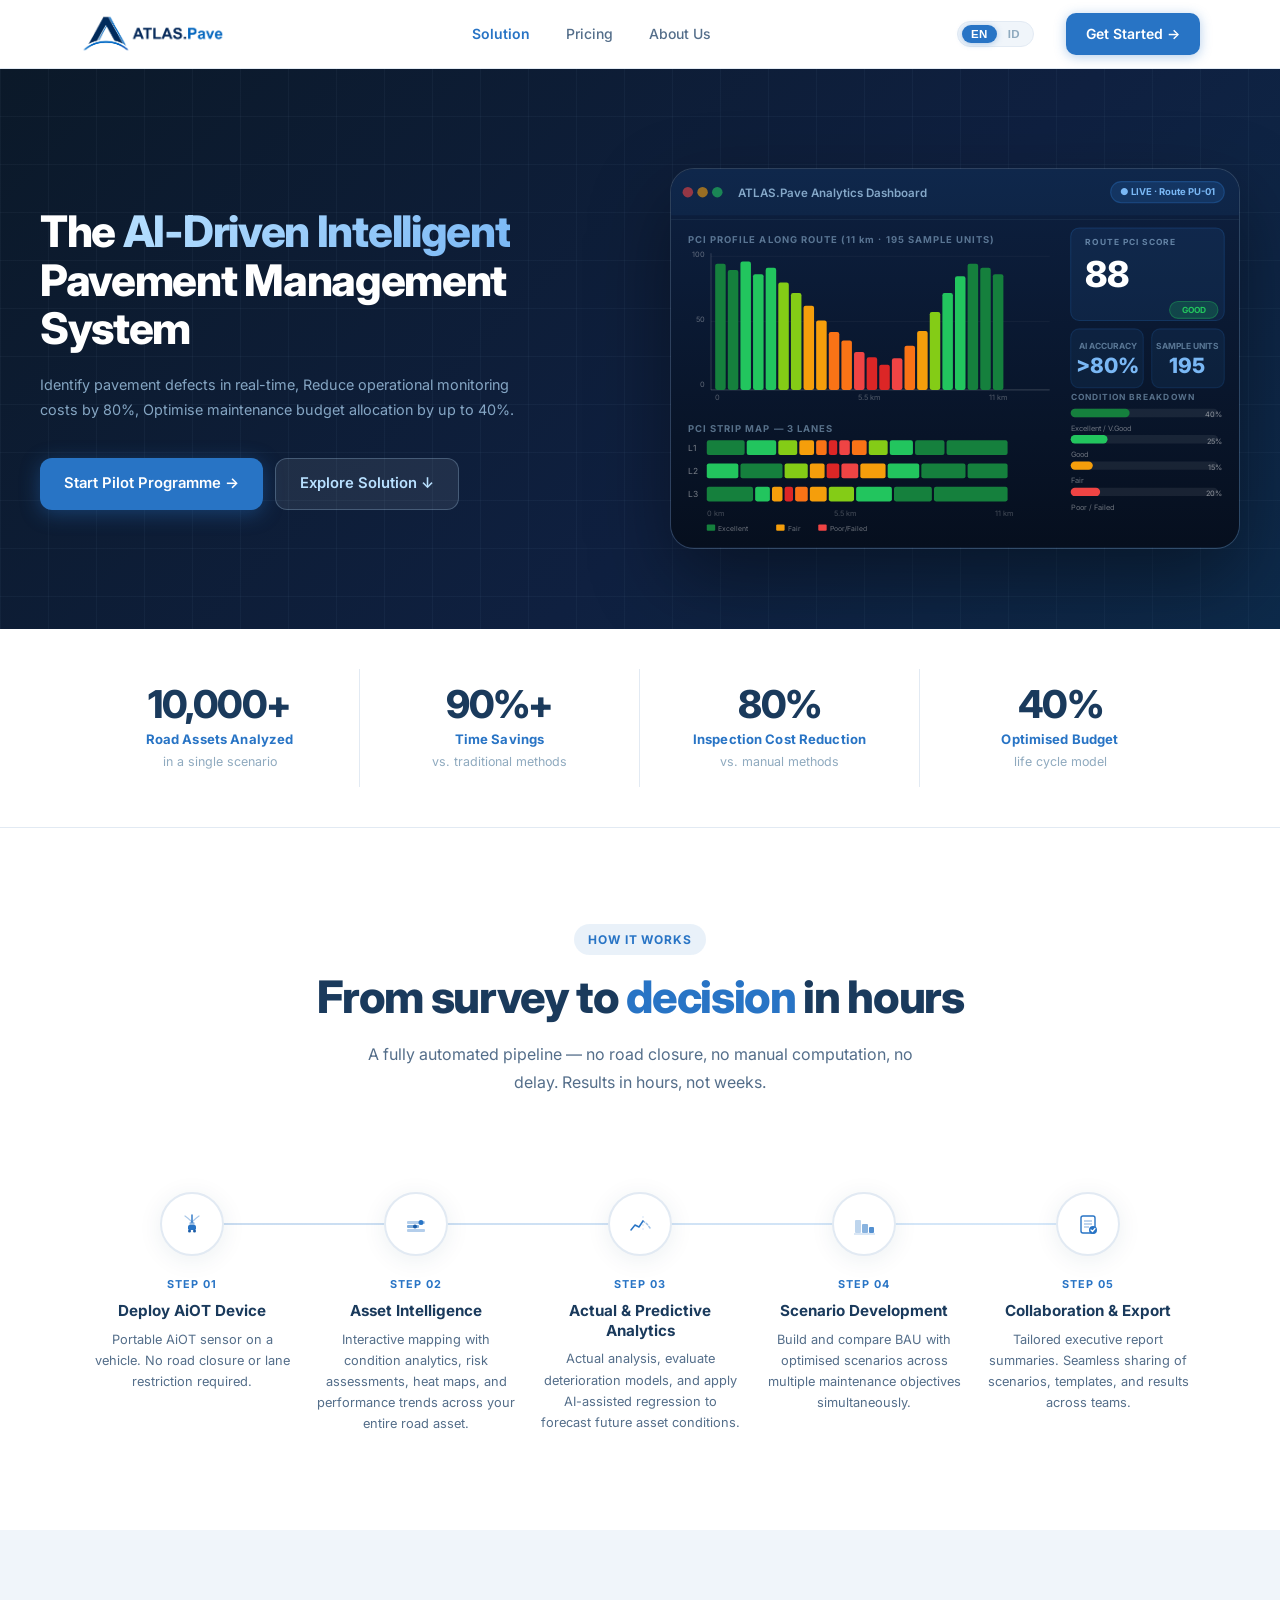
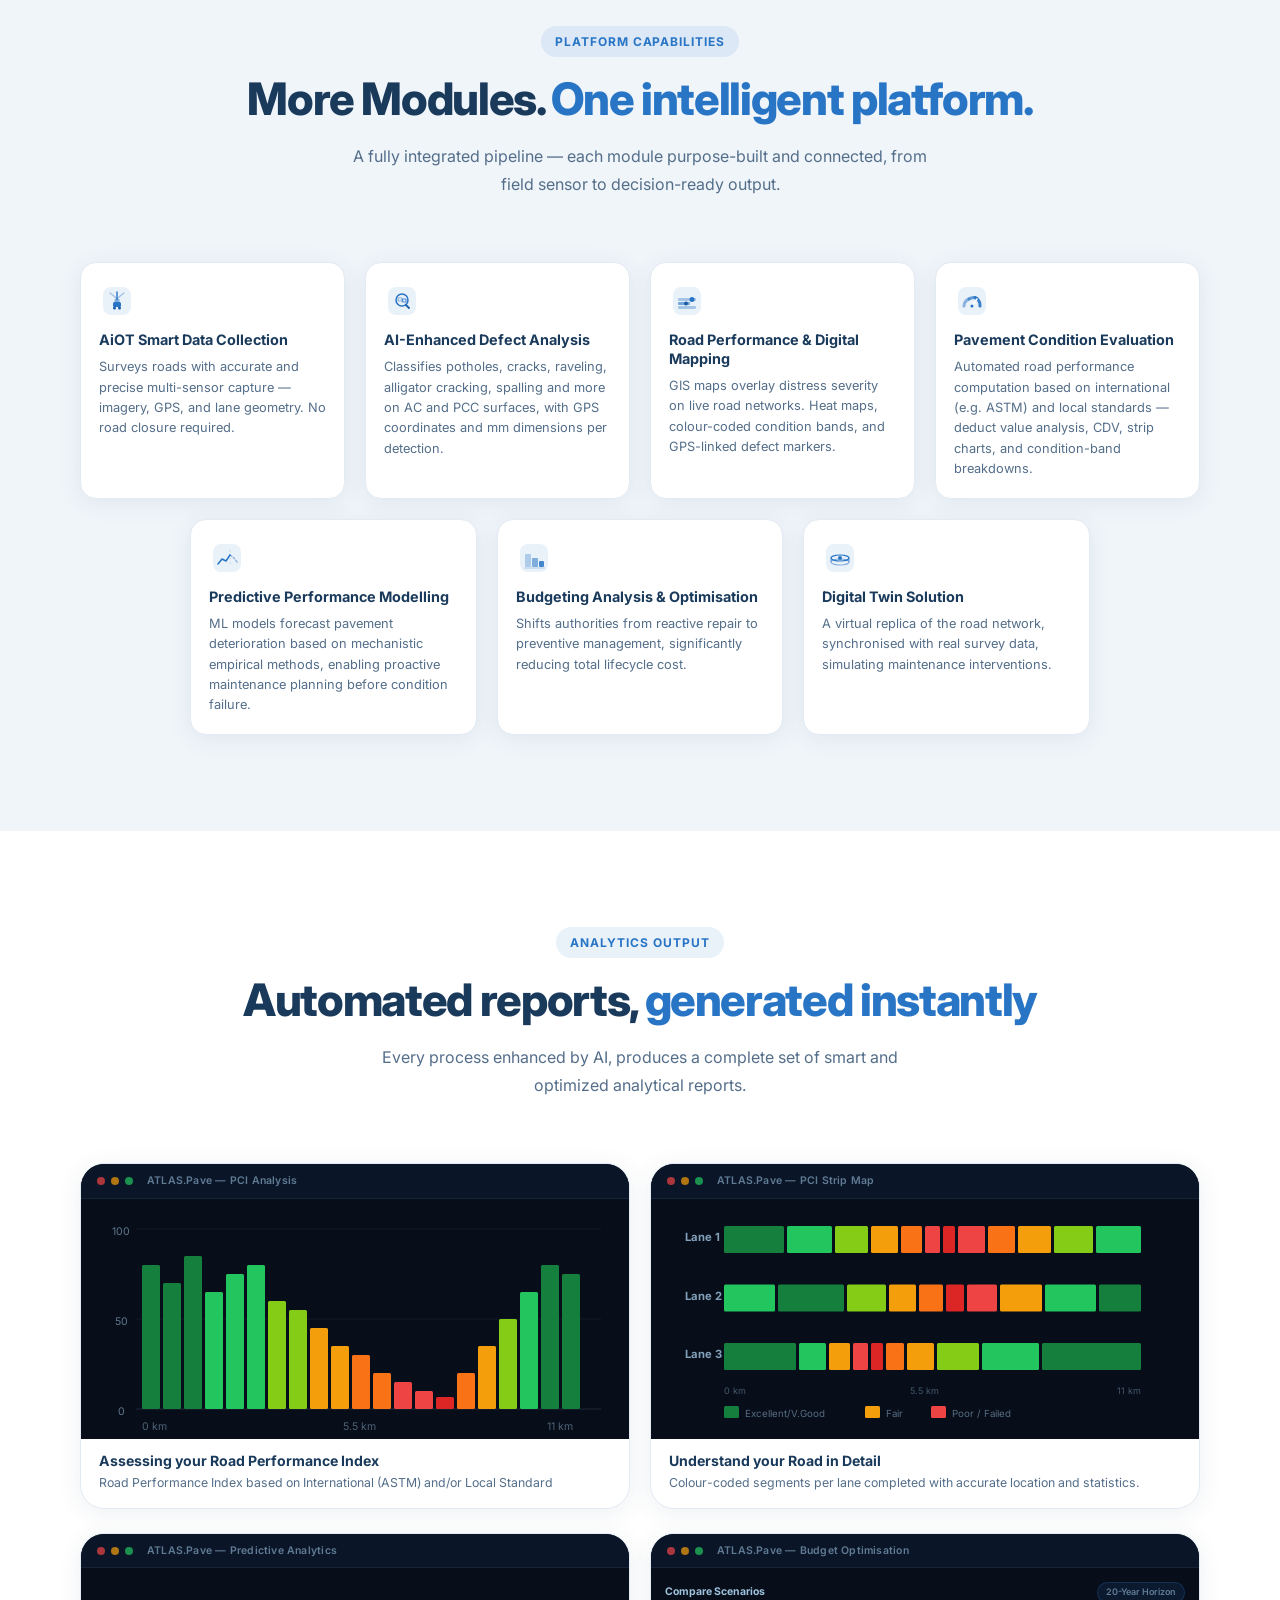
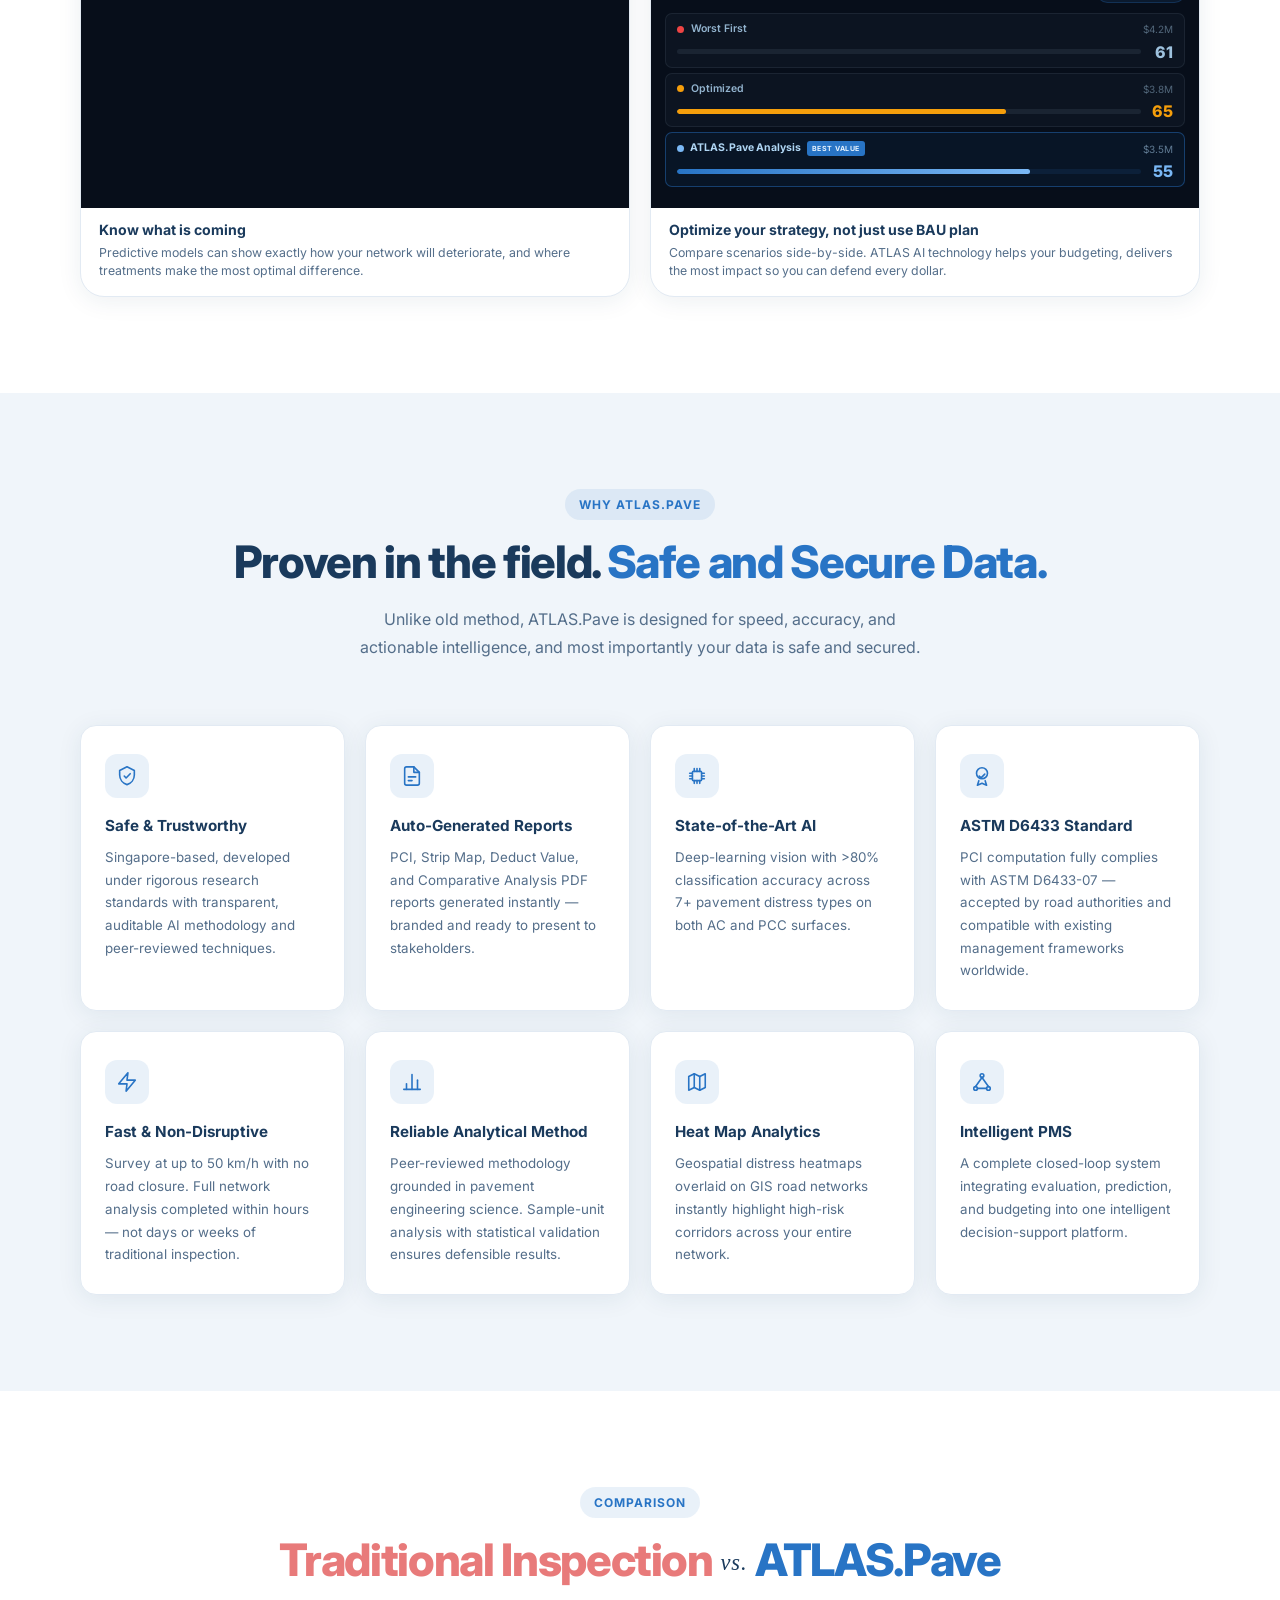
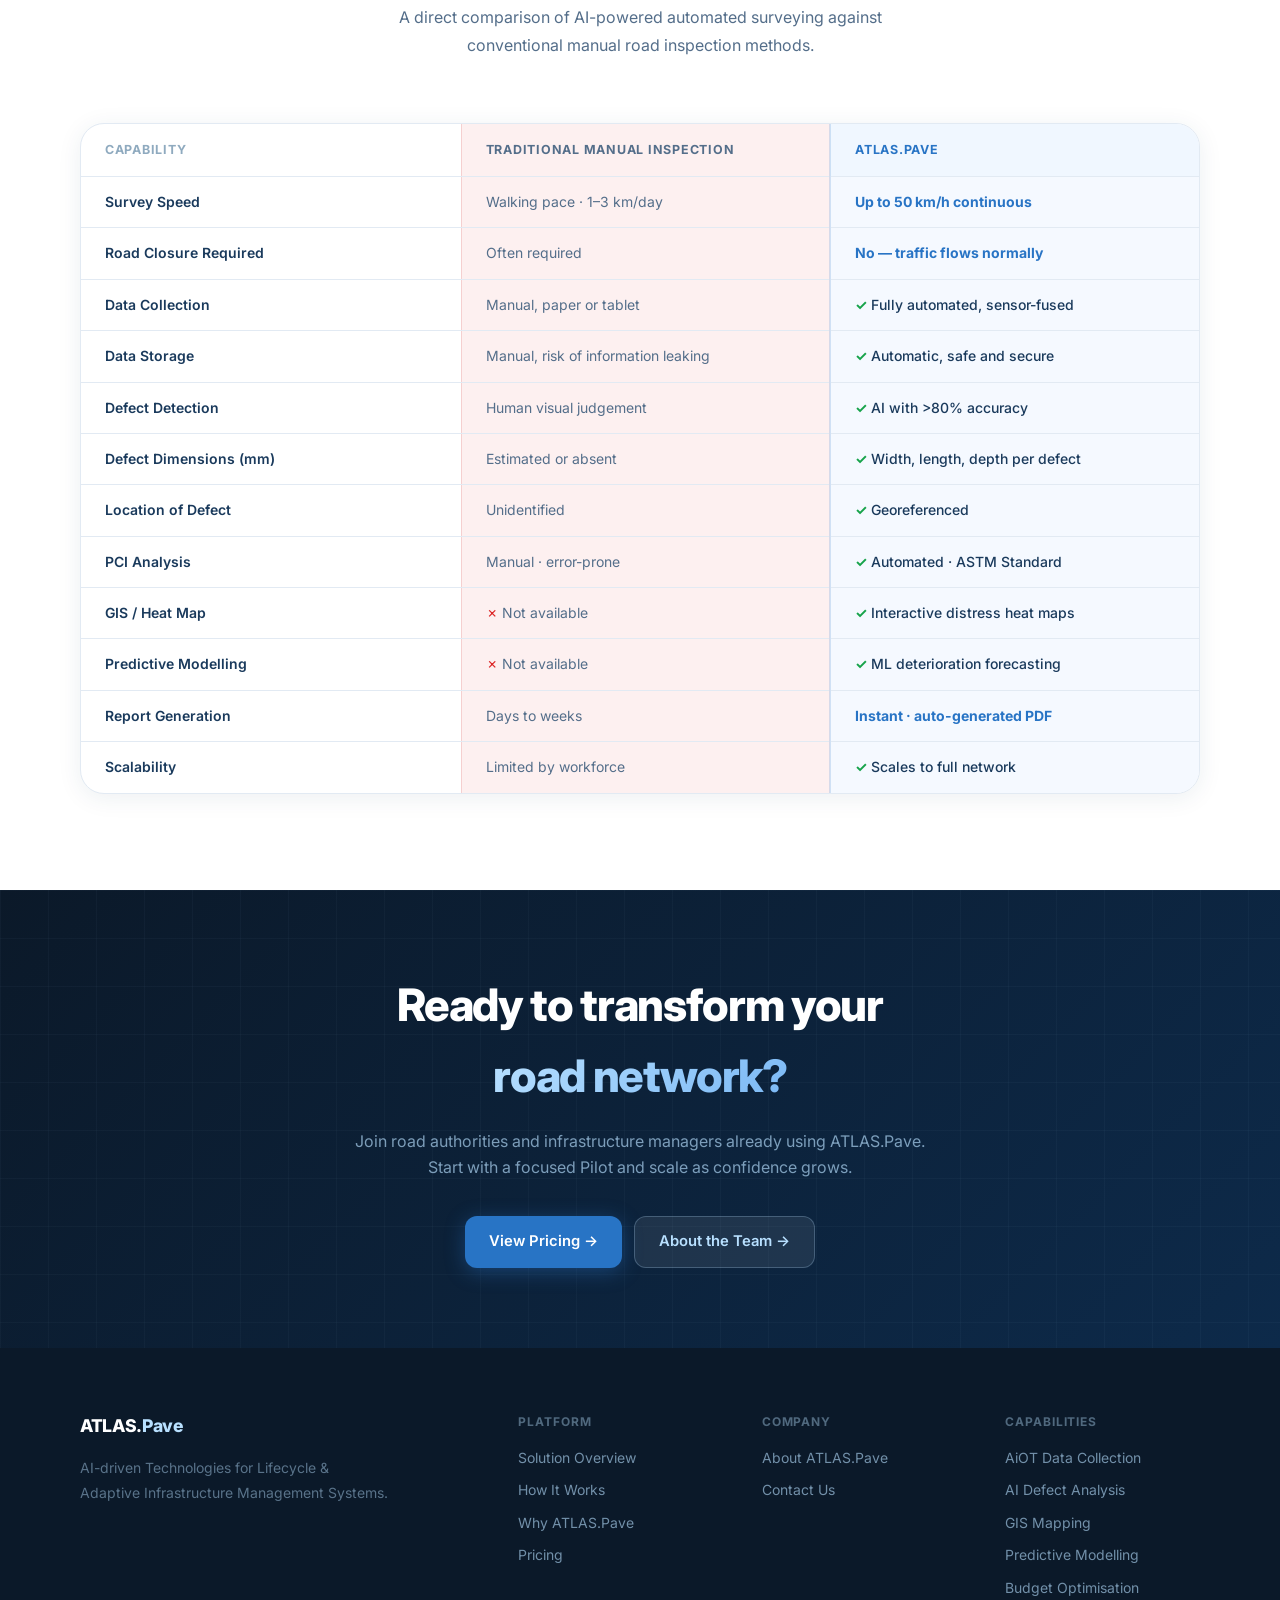
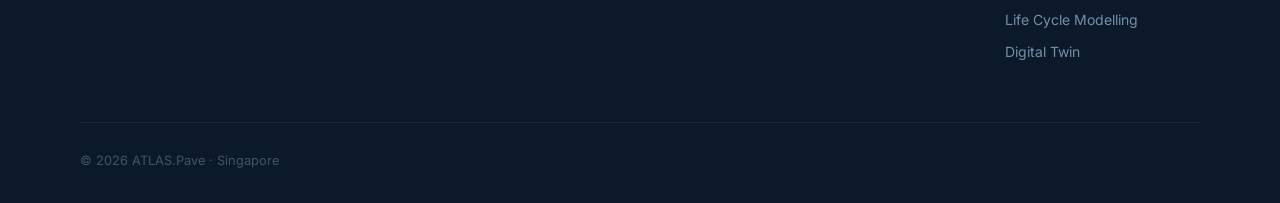
==== commit 92a40a55: "Add files via upload update tables" ====
--- a/index.html
+++ b/index.html
@@ -772,6 +772,7 @@
         </tbody>
       </table>
     </div>
+    <p class="cap-swipe-hint">← Swipe to see the full table →</p>
   </div>
 </section>
 
--- a/style.css
+++ b/style.css
@@ -749,62 +749,23 @@
 }
 
 /* ════════════════════════════════════════
-   PHONE — comparison table as stacked cards
-   (a 3-column table cannot be read on a phone;
-    each row becomes its own labelled block)
+   PHONE — comparison table stays a full table,
+   swipes left/right instead of being clipped
    ════════════════════════════════════════ */
 @media (max-width: 767px) {
   .matrix-wrap {
-    overflow: visible;
-    background: transparent;
-    border: none;
-    box-shadow: none;
+    overflow-x: auto;
+    overflow-y: hidden;
+    -webkit-overflow-scrolling: touch;
+    overscroll-behavior-x: contain;
+    scrollbar-width: thin;
   }
-  .matrix-table,
-  .matrix-table tbody,
-  .matrix-table tr,
-  .matrix-table td { display: block; width: auto !important; min-width: 0 !important; }
-
-  .matrix-table thead { display: none; }
-
-  .matrix-table tr {
-    background: #fff;
-    border: 1px solid var(--border);
-    border-radius: var(--radius);
-    box-shadow: var(--shadow);
-    margin-bottom: 12px;
-    overflow: hidden;
-  }
-  .matrix-table tr:hover td { background: inherit; }
-
-  /* row heading */
-  .matrix-table td:first-child {
-    font-size: 0.95rem; font-weight: 700; color: var(--blue);
-    padding: 13px 16px 11px;
-    background: var(--pale);
-    border-bottom: 1px solid var(--border);
-  }
-
-  /* the two comparison cells, each with its own label */
-  .matrix-table td.trad,
-  .matrix-table td.atlas {
-    padding: 11px 16px 12px;
-    font-size: 0.9rem; line-height: 1.5;
-    border-left: none;
-    border-bottom: 1px solid var(--border);
-  }
-  .matrix-table tr td:last-child { border-bottom: none; }
-
-  .matrix-table td.trad::before,
-  .matrix-table td.atlas::before {
-    display: block;
-    font-size: 0.64rem; font-weight: 700;
-    letter-spacing: 0.08em; text-transform: uppercase;
-    margin-bottom: 3px;
-  }
-  .matrix-table td.trad::before  { content: "Traditional"; color: #c98a8a; }
-  .matrix-table td.atlas::before { content: "ATLAS.Pave";  color: var(--azure); }
-  html[lang="id"] .matrix-table td.trad::before  { content: "Tradisional"; }
+  /* wide enough that all three columns stay readable; the user swipes across */
+  .matrix-table { min-width: 640px; }
+  .matrix-table th { padding: 13px 14px; font-size: 0.72rem; }
+  .matrix-table td { padding: 13px 14px; font-size: 0.85rem; line-height: 1.45; }
+  .matrix-table th:first-child,
+  .matrix-table td:first-child { width: 33%; }
 }
 
 /* ════════════════════════════════════════
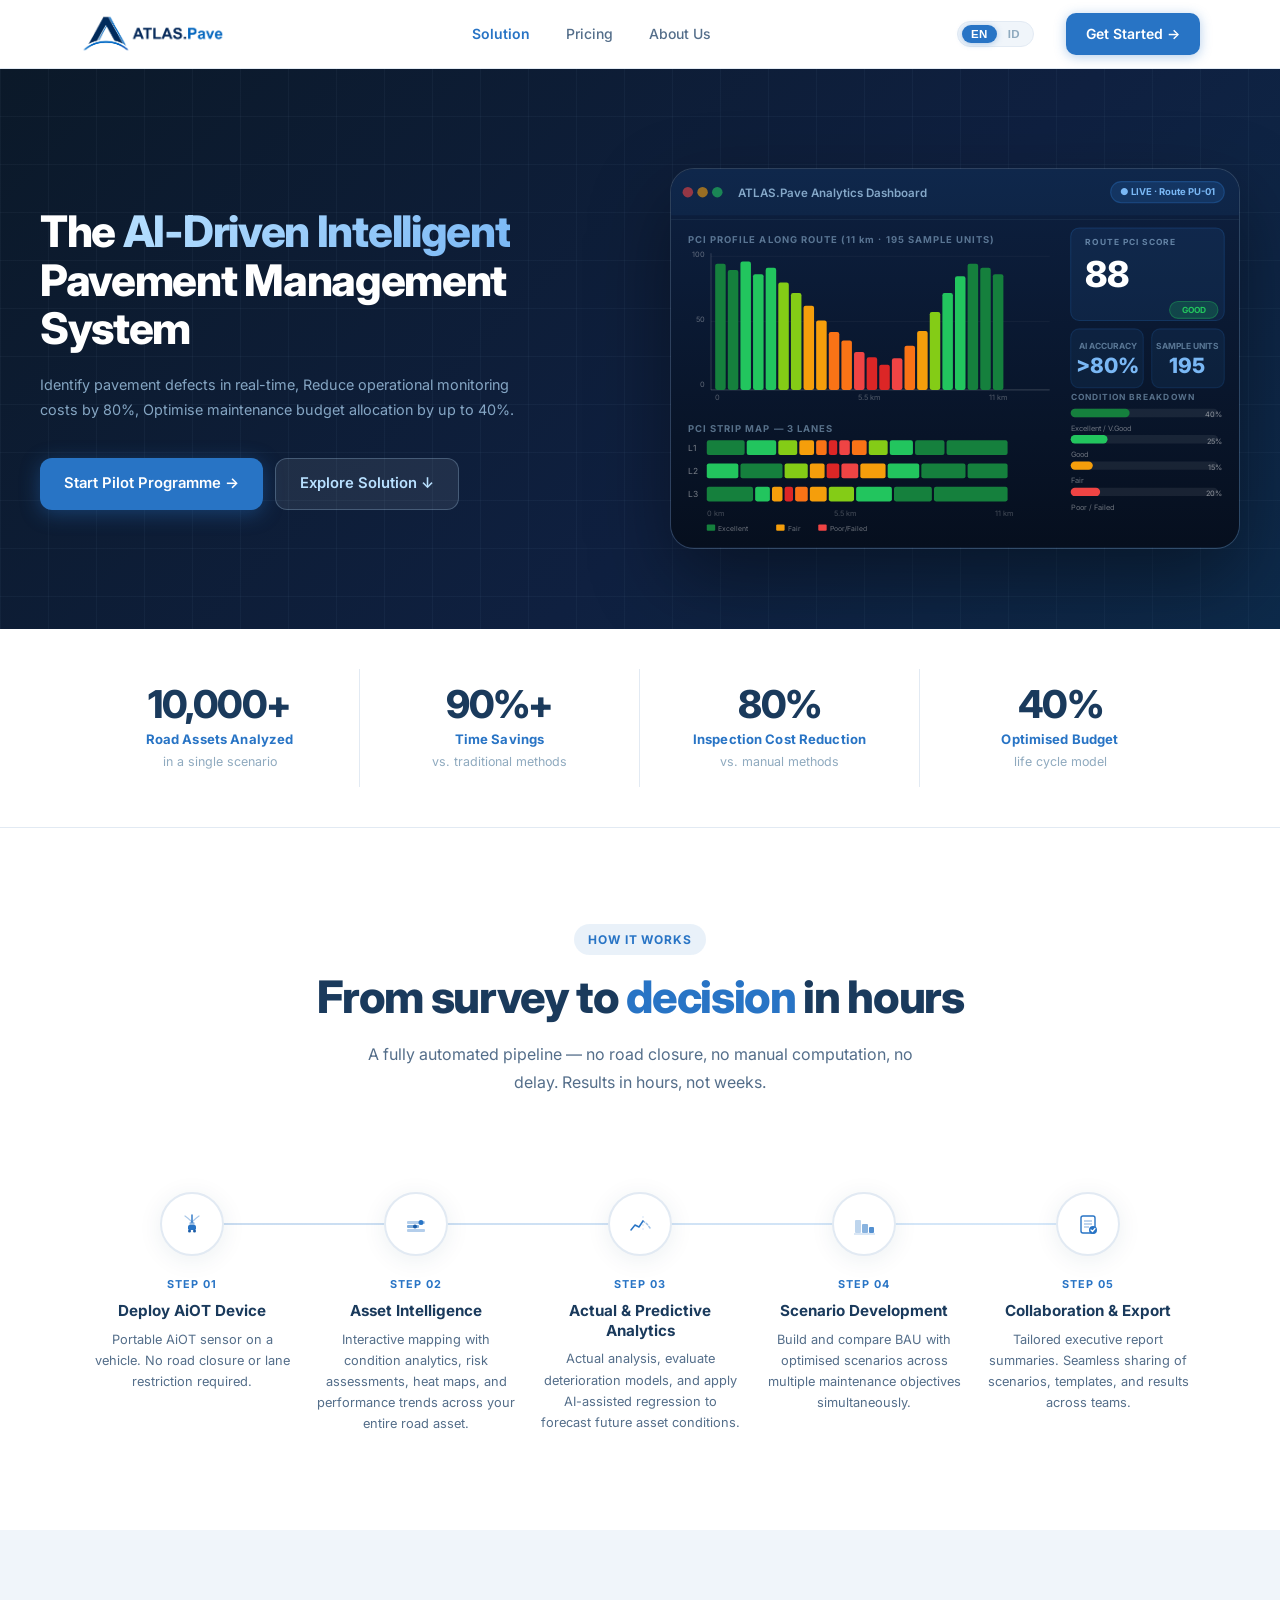
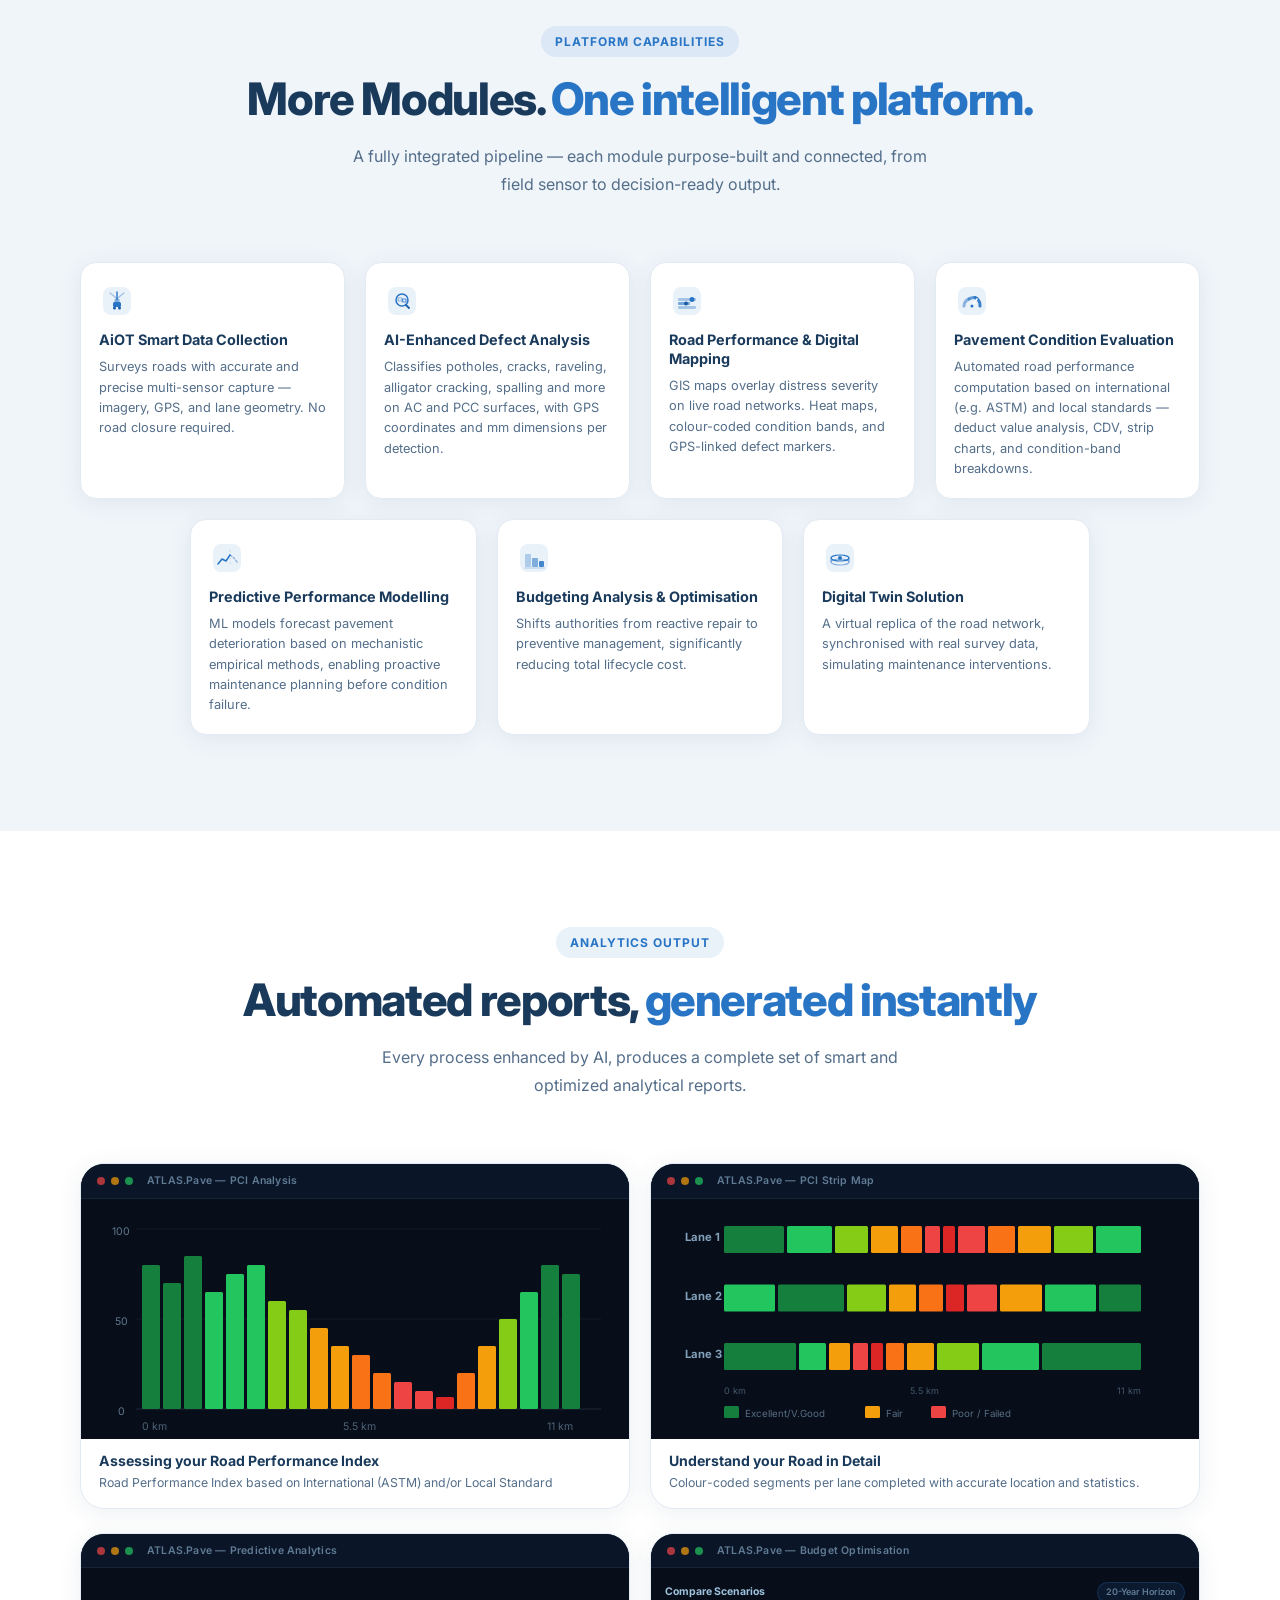
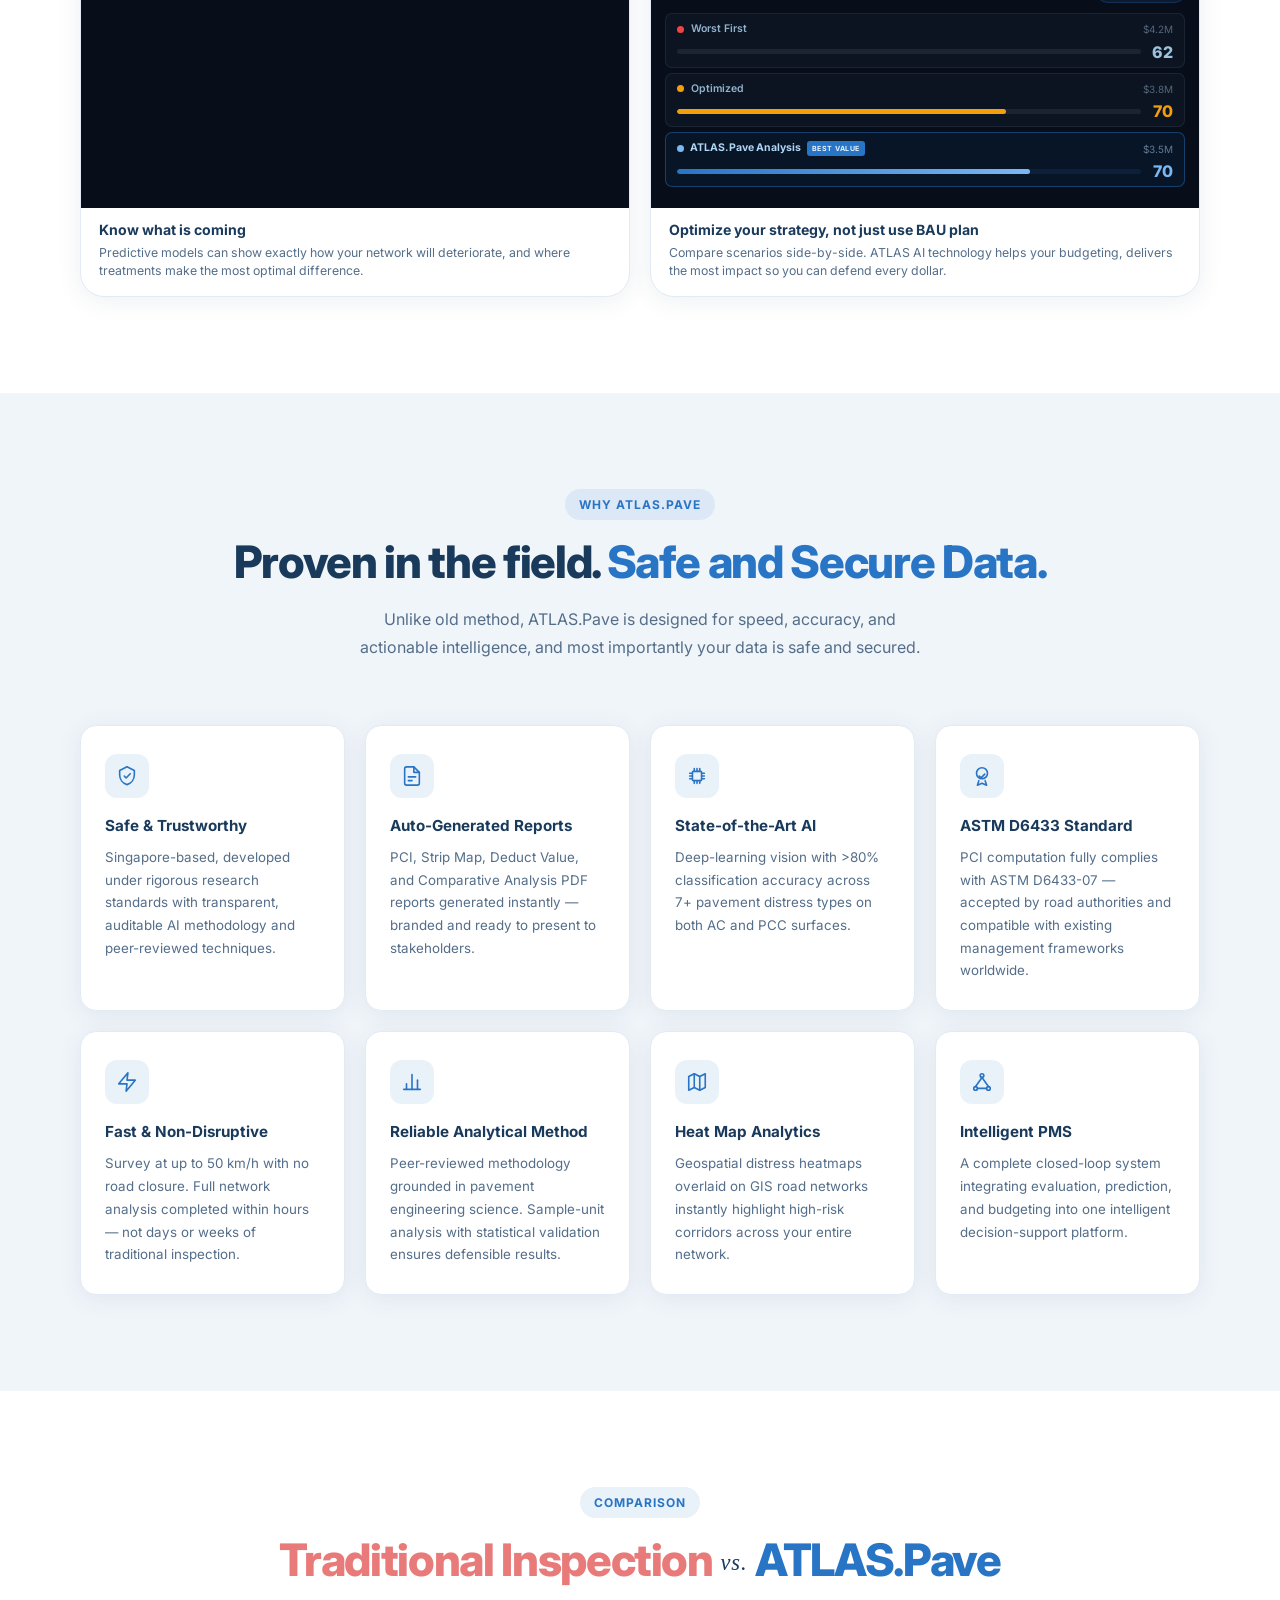
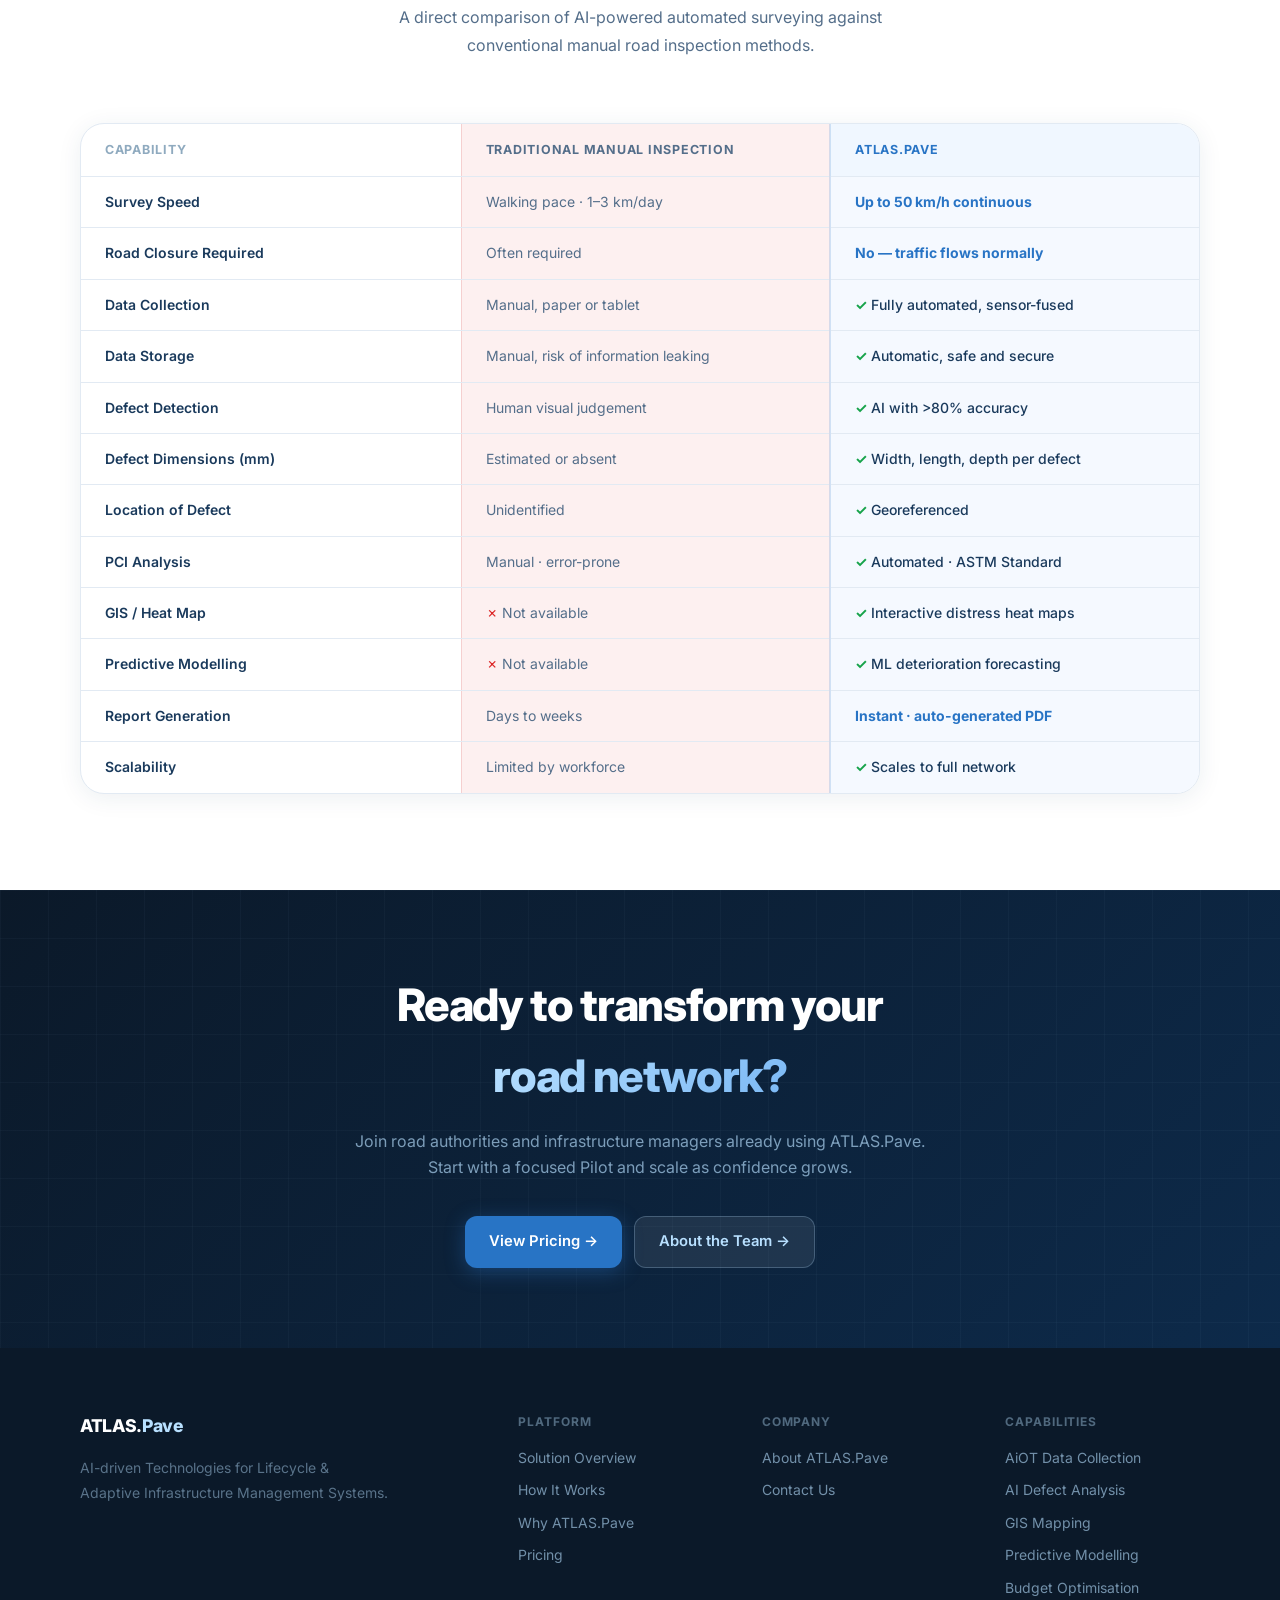
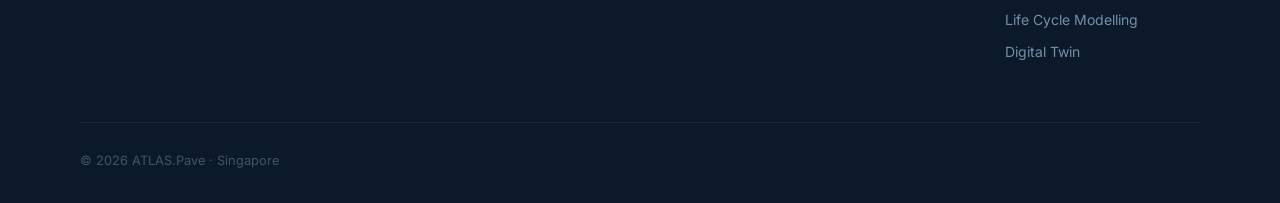
==== commit aa766b31: "Add files via upload update files" ====
--- a/index.html
+++ b/index.html
@@ -6,7 +6,7 @@
 <link rel="icon" type="image/svg+xml" href="favicon.svg">
 <link rel="preconnect" href="https://fonts.googleapis.com">
 <link href="https://fonts.googleapis.com/css2?family=Inter:wght@300;400;500;600;700;800&family=Cormorant+Garamond:wght@400;500;600;700&display=swap" rel="stylesheet">
-<link rel="stylesheet" href="style.css">
+<link rel="stylesheet" href="style.css?v=20260915">
 <style>
 .pred-duo-grid { display:grid; grid-template-columns:1fr 1fr; gap:20px; margin-top:24px; align-items:start; }
 @media(max-width:860px){ .pred-duo-grid { grid-template-columns:1fr; } }
@@ -1130,6 +1130,6 @@
   });
 })();
 </script>
-<script src="translations.js"></script>
+<script src="translations.js?v=20260915"></script>
 </body>
 </html>
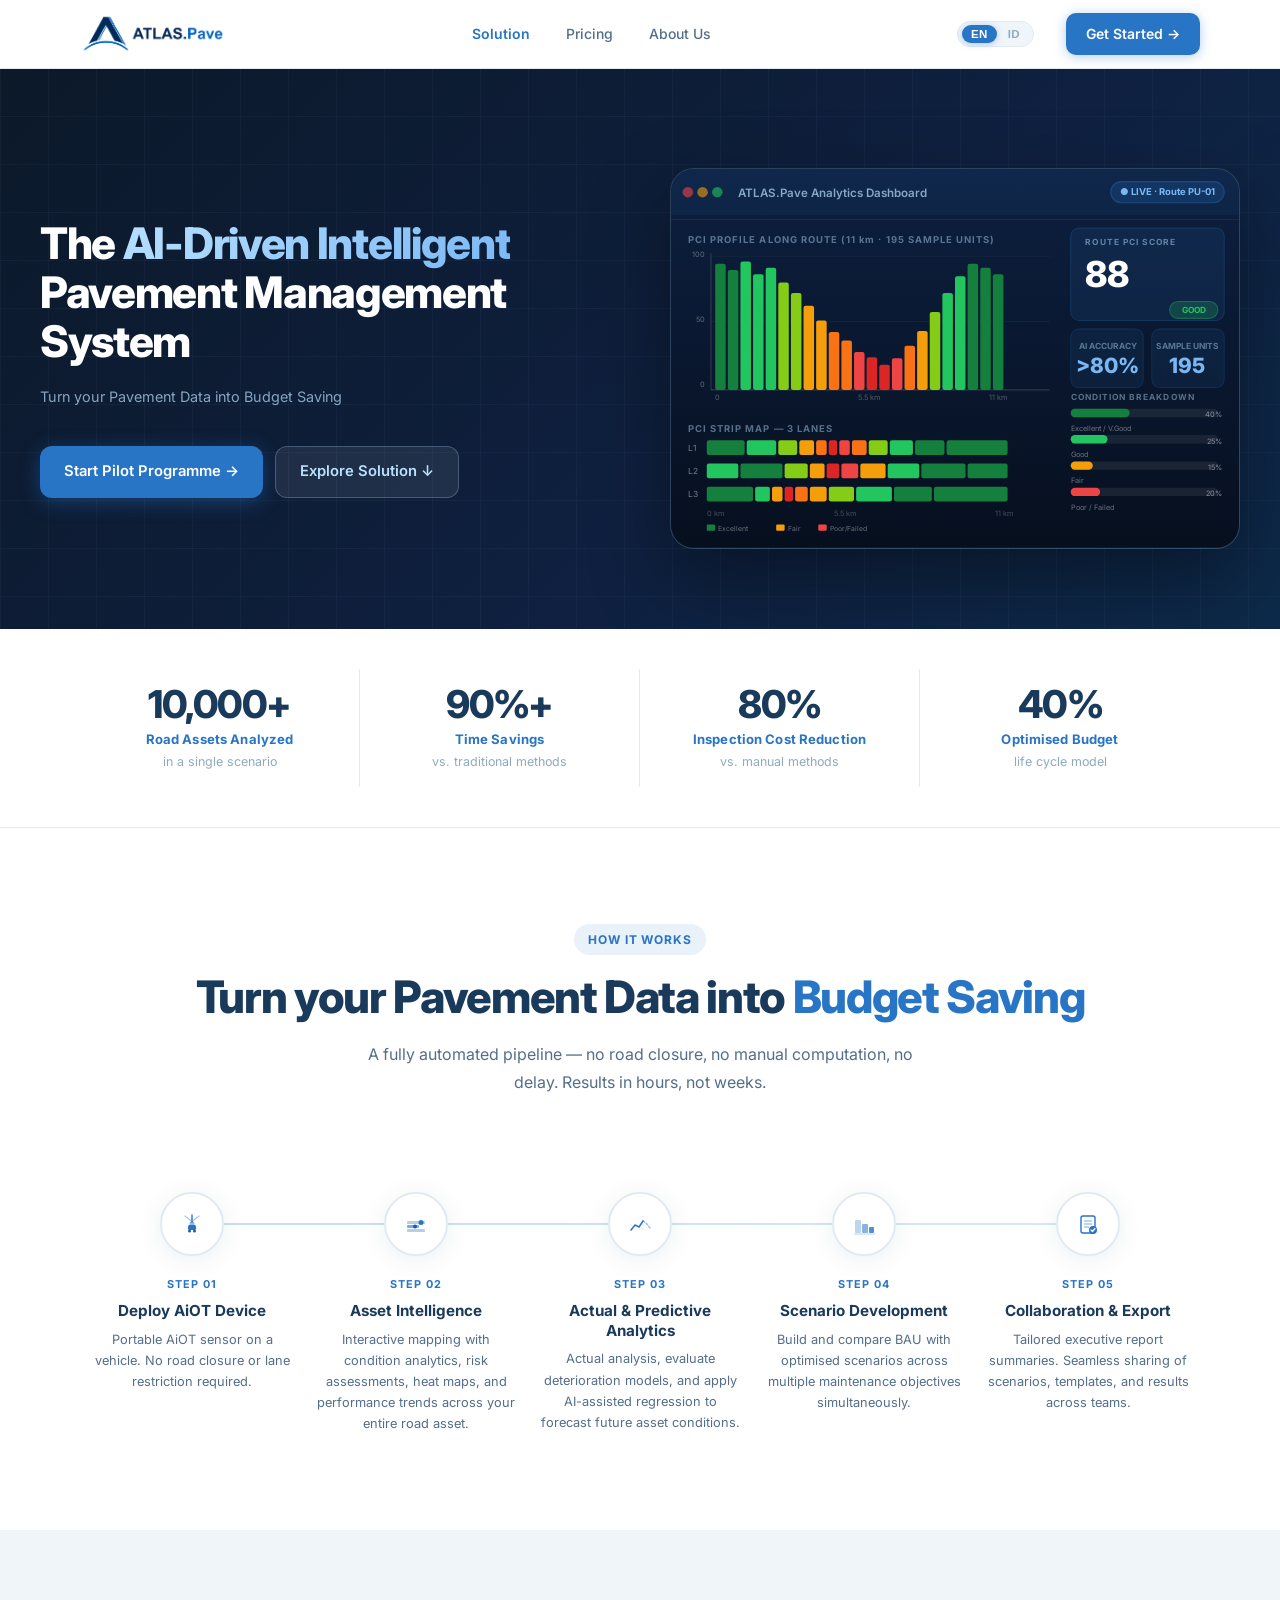
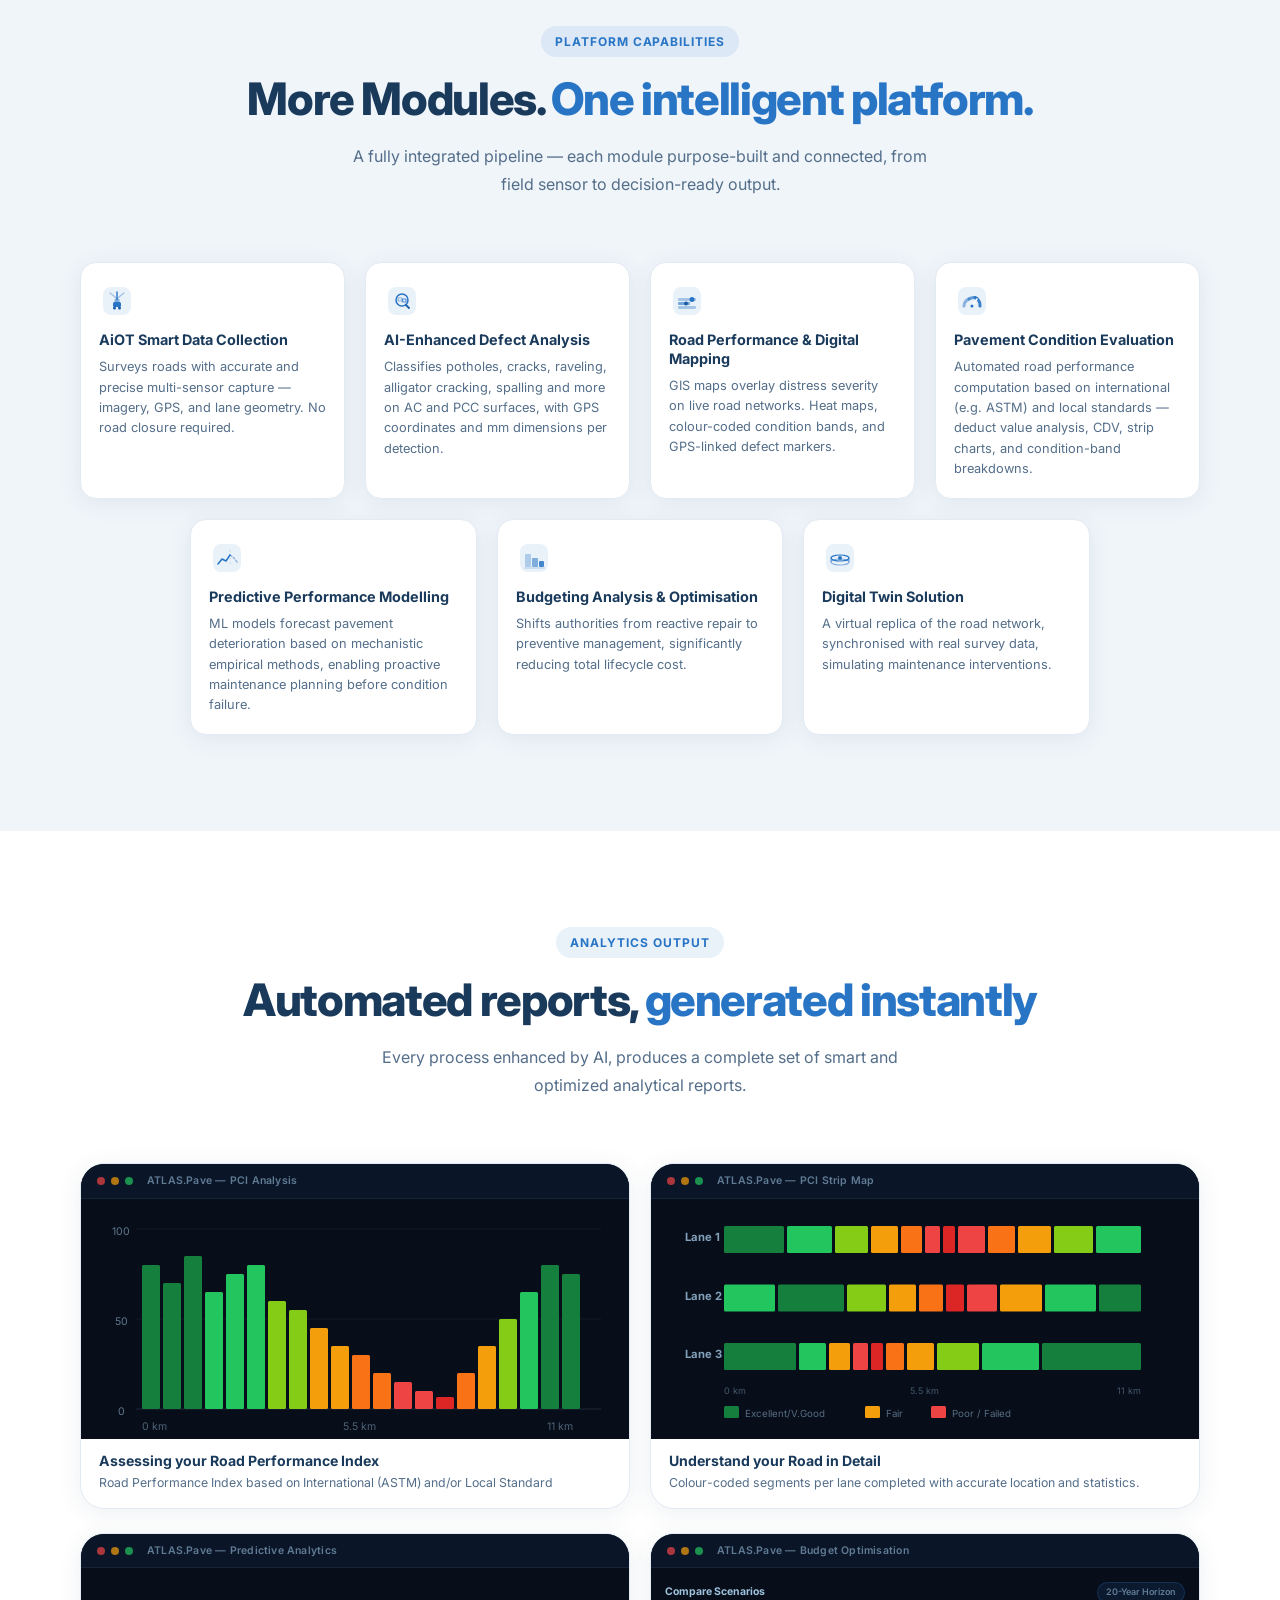
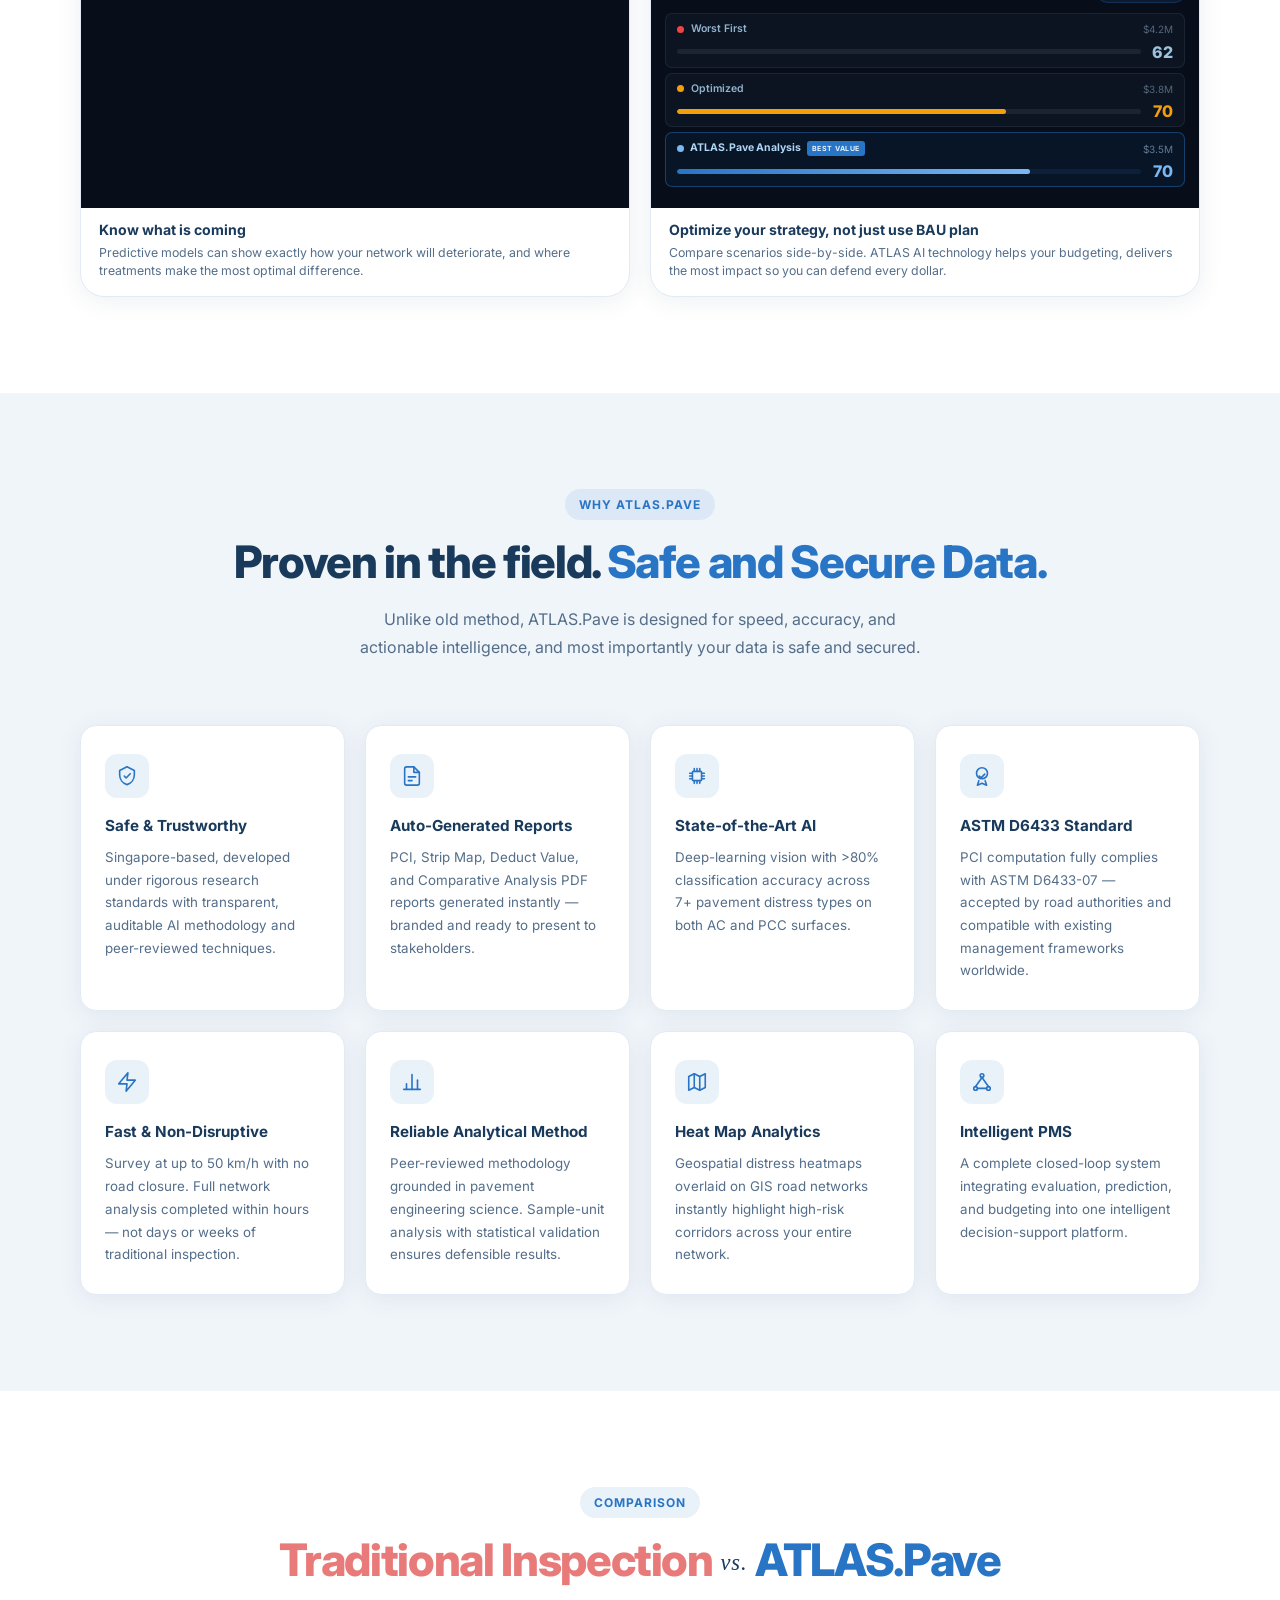
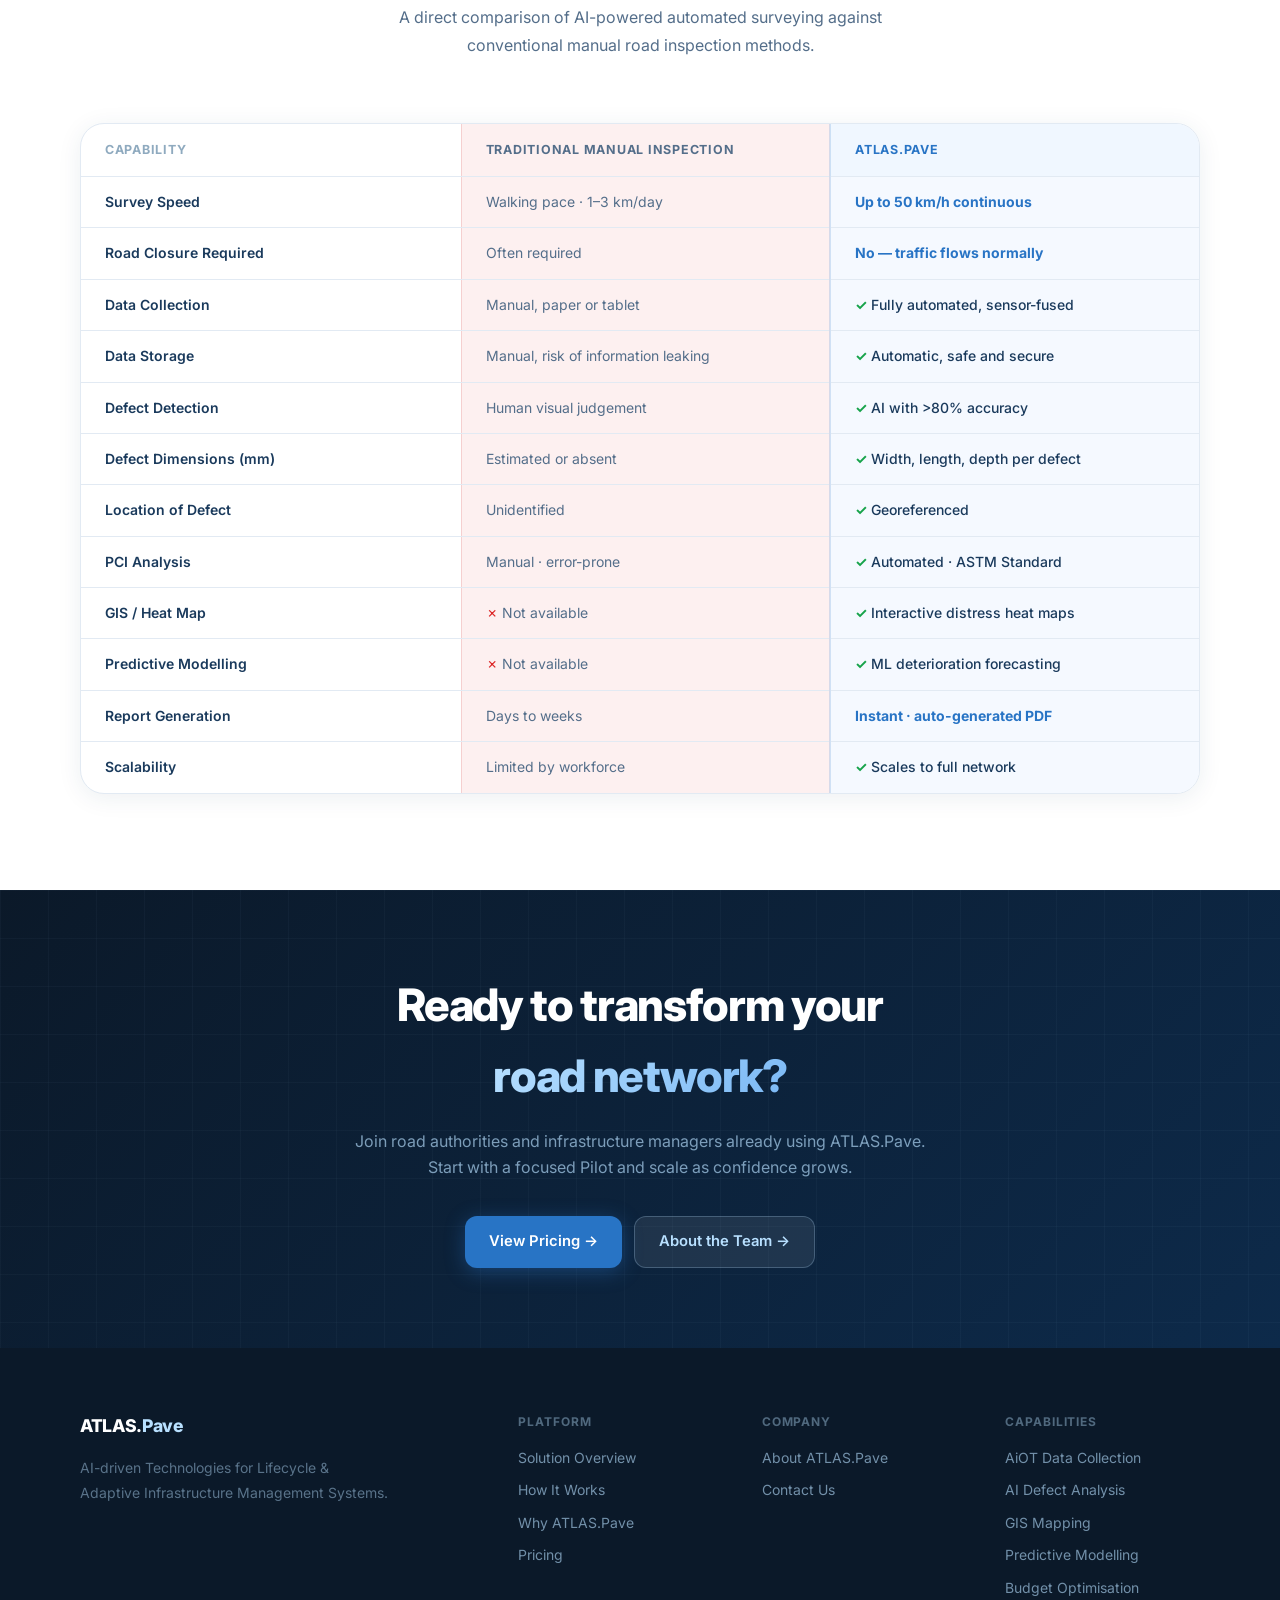
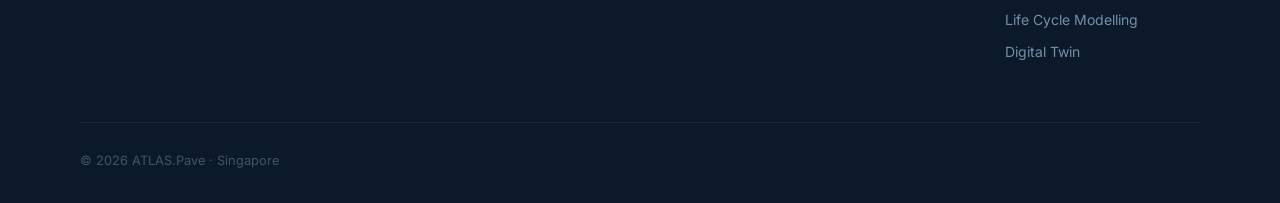
==== commit 5c257caf: "Add files via upload" ====
--- a/index.html
+++ b/index.html
@@ -6,7 +6,7 @@
 <link rel="icon" type="image/svg+xml" href="favicon.svg">
 <link rel="preconnect" href="https://fonts.googleapis.com">
 <link href="https://fonts.googleapis.com/css2?family=Inter:wght@300;400;500;600;700;800&family=Cormorant+Garamond:wght@400;500;600;700&display=swap" rel="stylesheet">
-<link rel="stylesheet" href="style.css?v=20260915">
+<link rel="stylesheet" href="style.css?v=20260915b">
 <style>
 .pred-duo-grid { display:grid; grid-template-columns:1fr 1fr; gap:20px; margin-top:24px; align-items:start; }
 @media(max-width:860px){ .pred-duo-grid { grid-template-columns:1fr; } }
@@ -141,7 +141,7 @@
   <div class="hero-inner">
     <div>
       <h1 class="hero-title" data-i18n-html="hero_title">The <span class="grad">AI-Driven Intelligent</span><br>Pavement Management<br>System</h1>
-      <p class="hero-desc" data-i18n="hero_desc">Identify pavement defects in real-time, Reduce operational monitoring costs by 80%, Optimise maintenance budget allocation by up to 40%.</p>
+      <p class="hero-desc" data-i18n="hero_desc">Turn your Pavement Data into Budget Saving</p>
       <div class="hero-actions">
         <a href="pricing.html" class="btn-primary" data-i18n="hero_btn1">Start Pilot Programme →</a>
         <a href="#solution" class="btn-secondary" data-i18n="hero_btn2">Explore Solution ↓</a>
@@ -1130,6 +1130,6 @@
   });
 })();
 </script>
-<script src="translations.js?v=20260915"></script>
+<script src="translations.js?v=20260915b"></script>
 </body>
 </html>
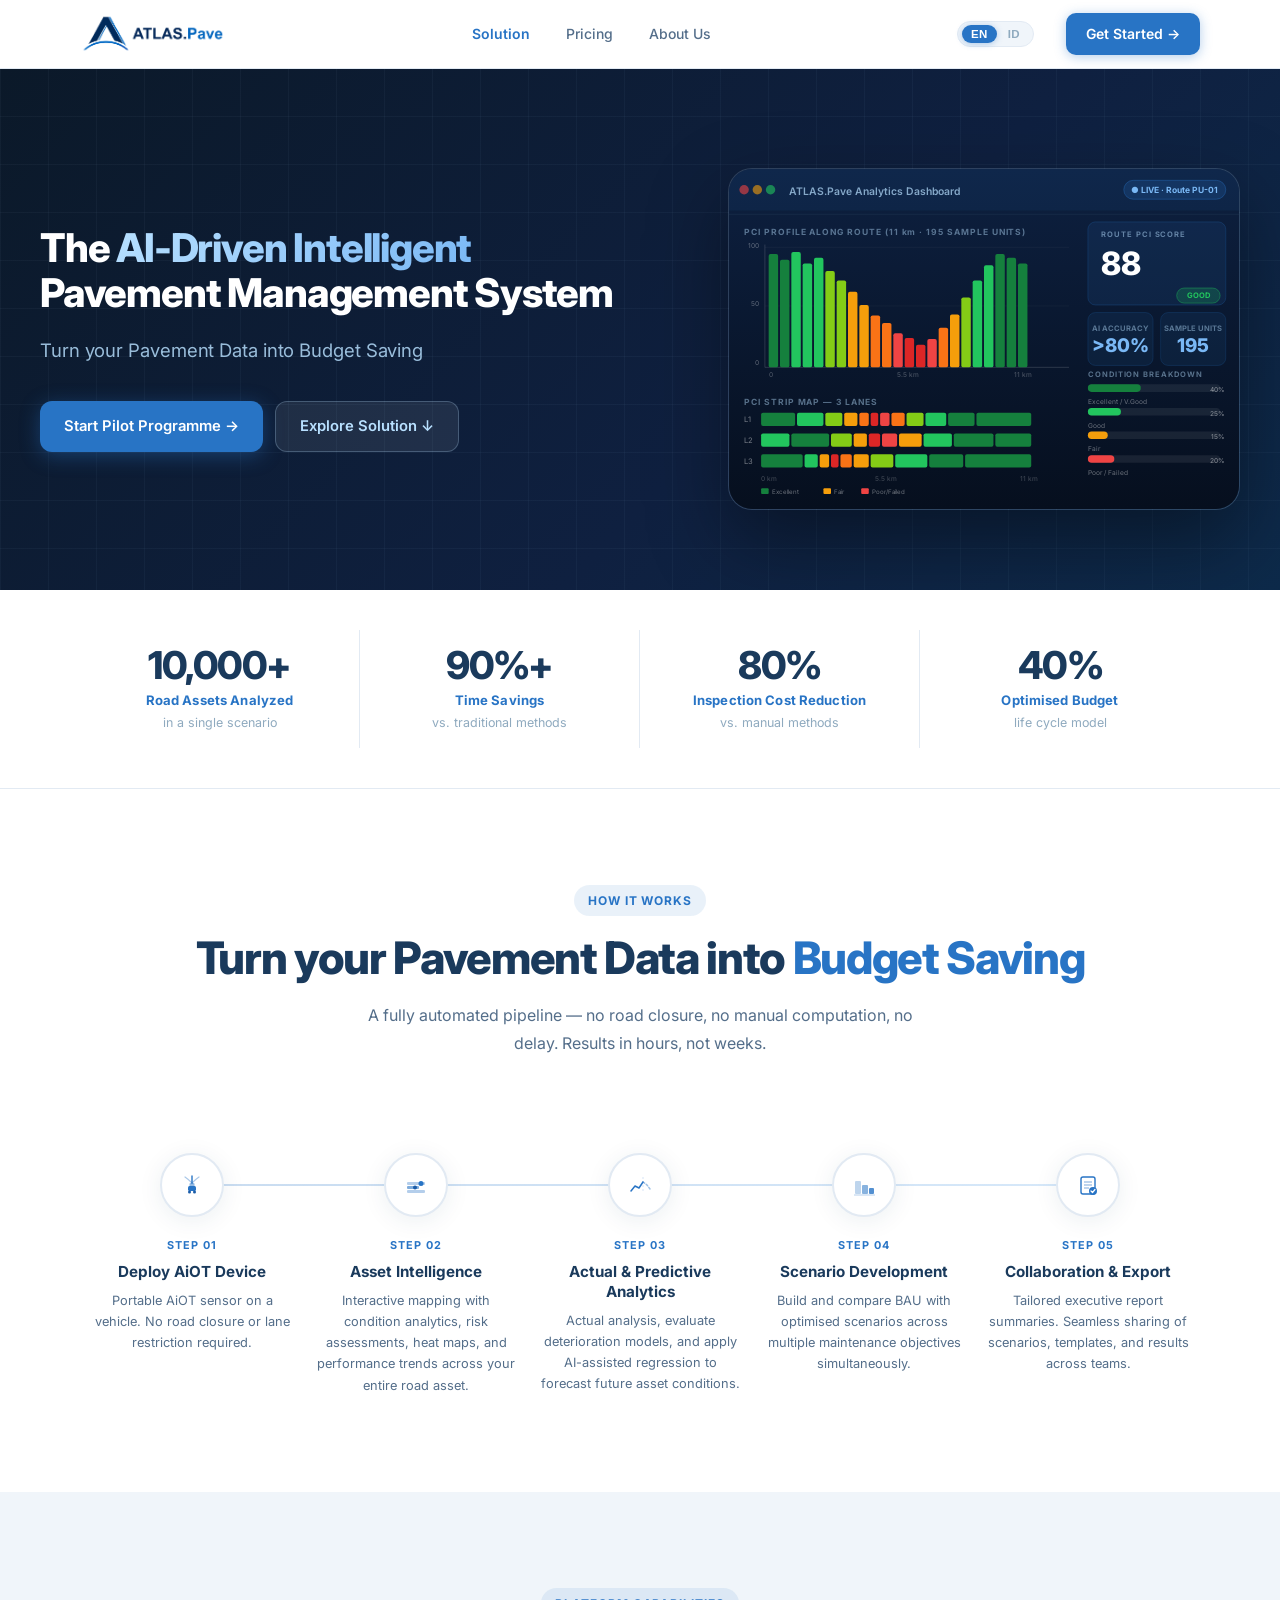
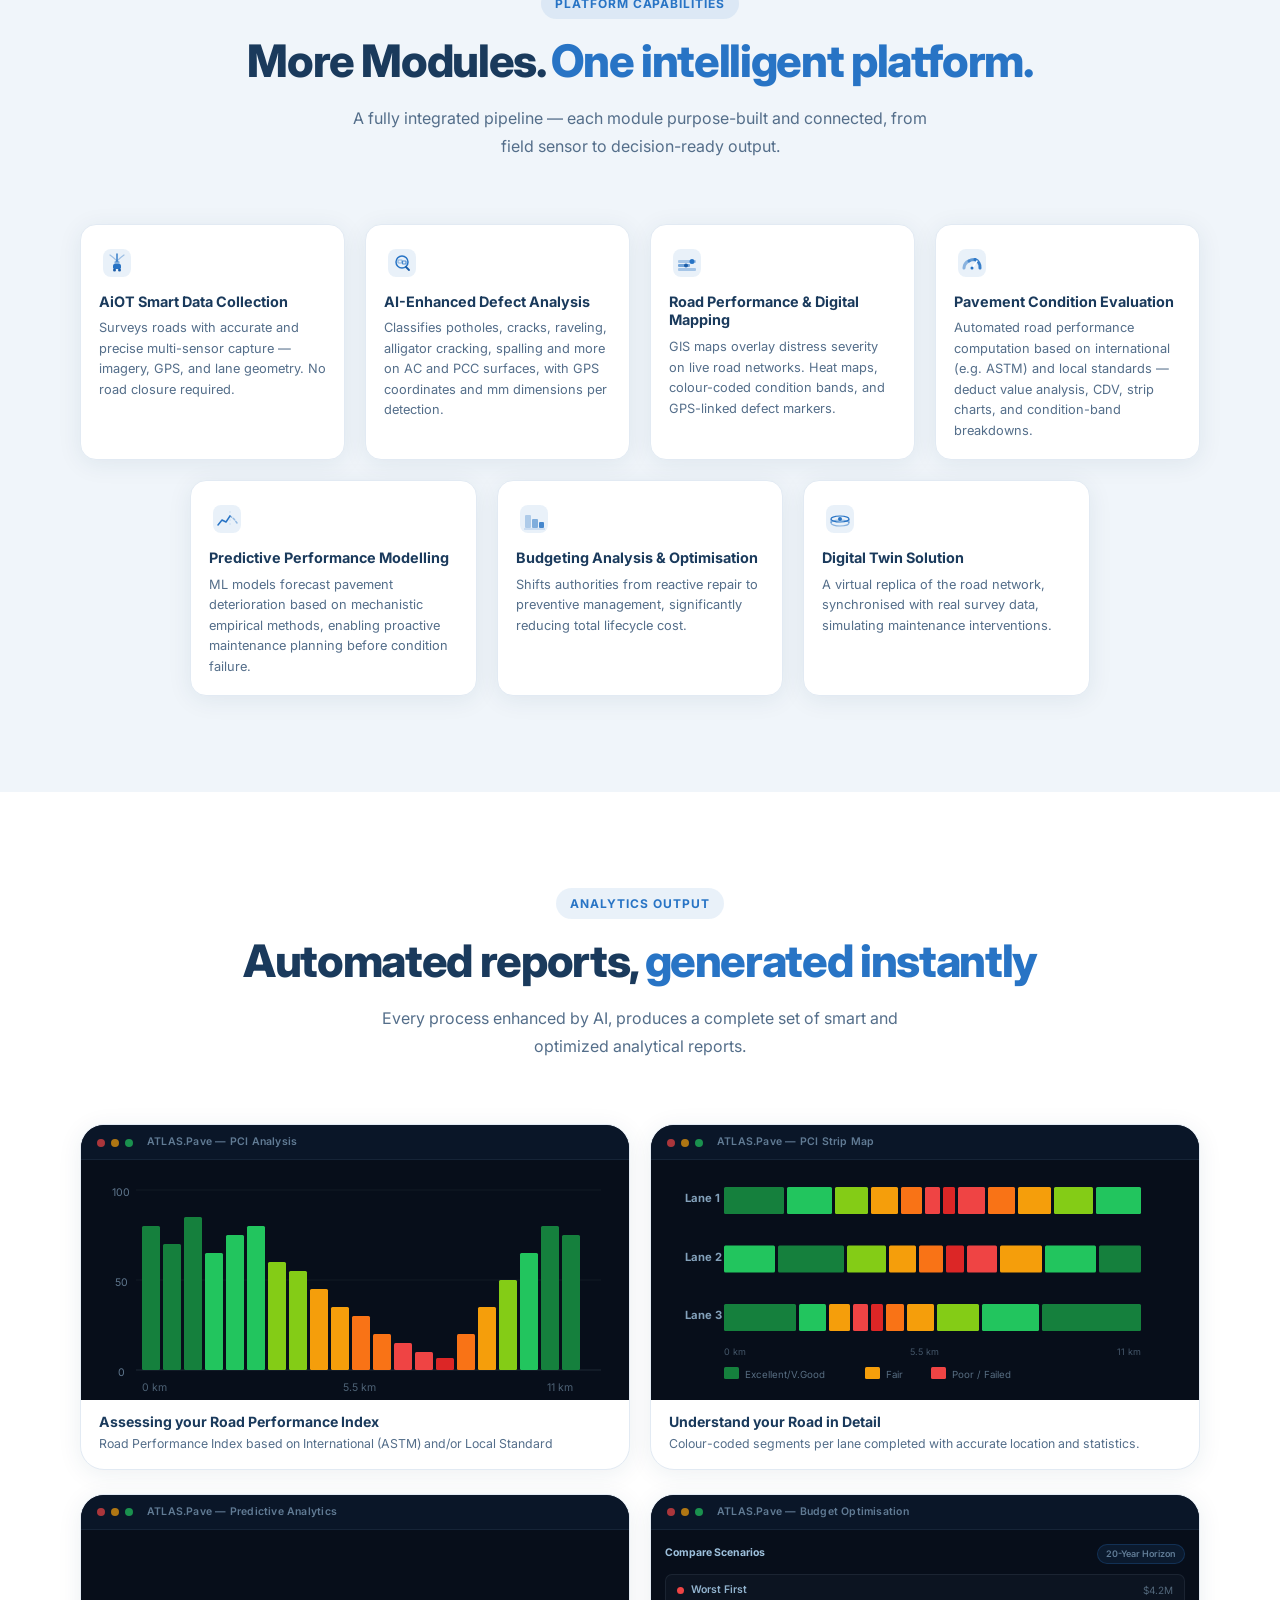
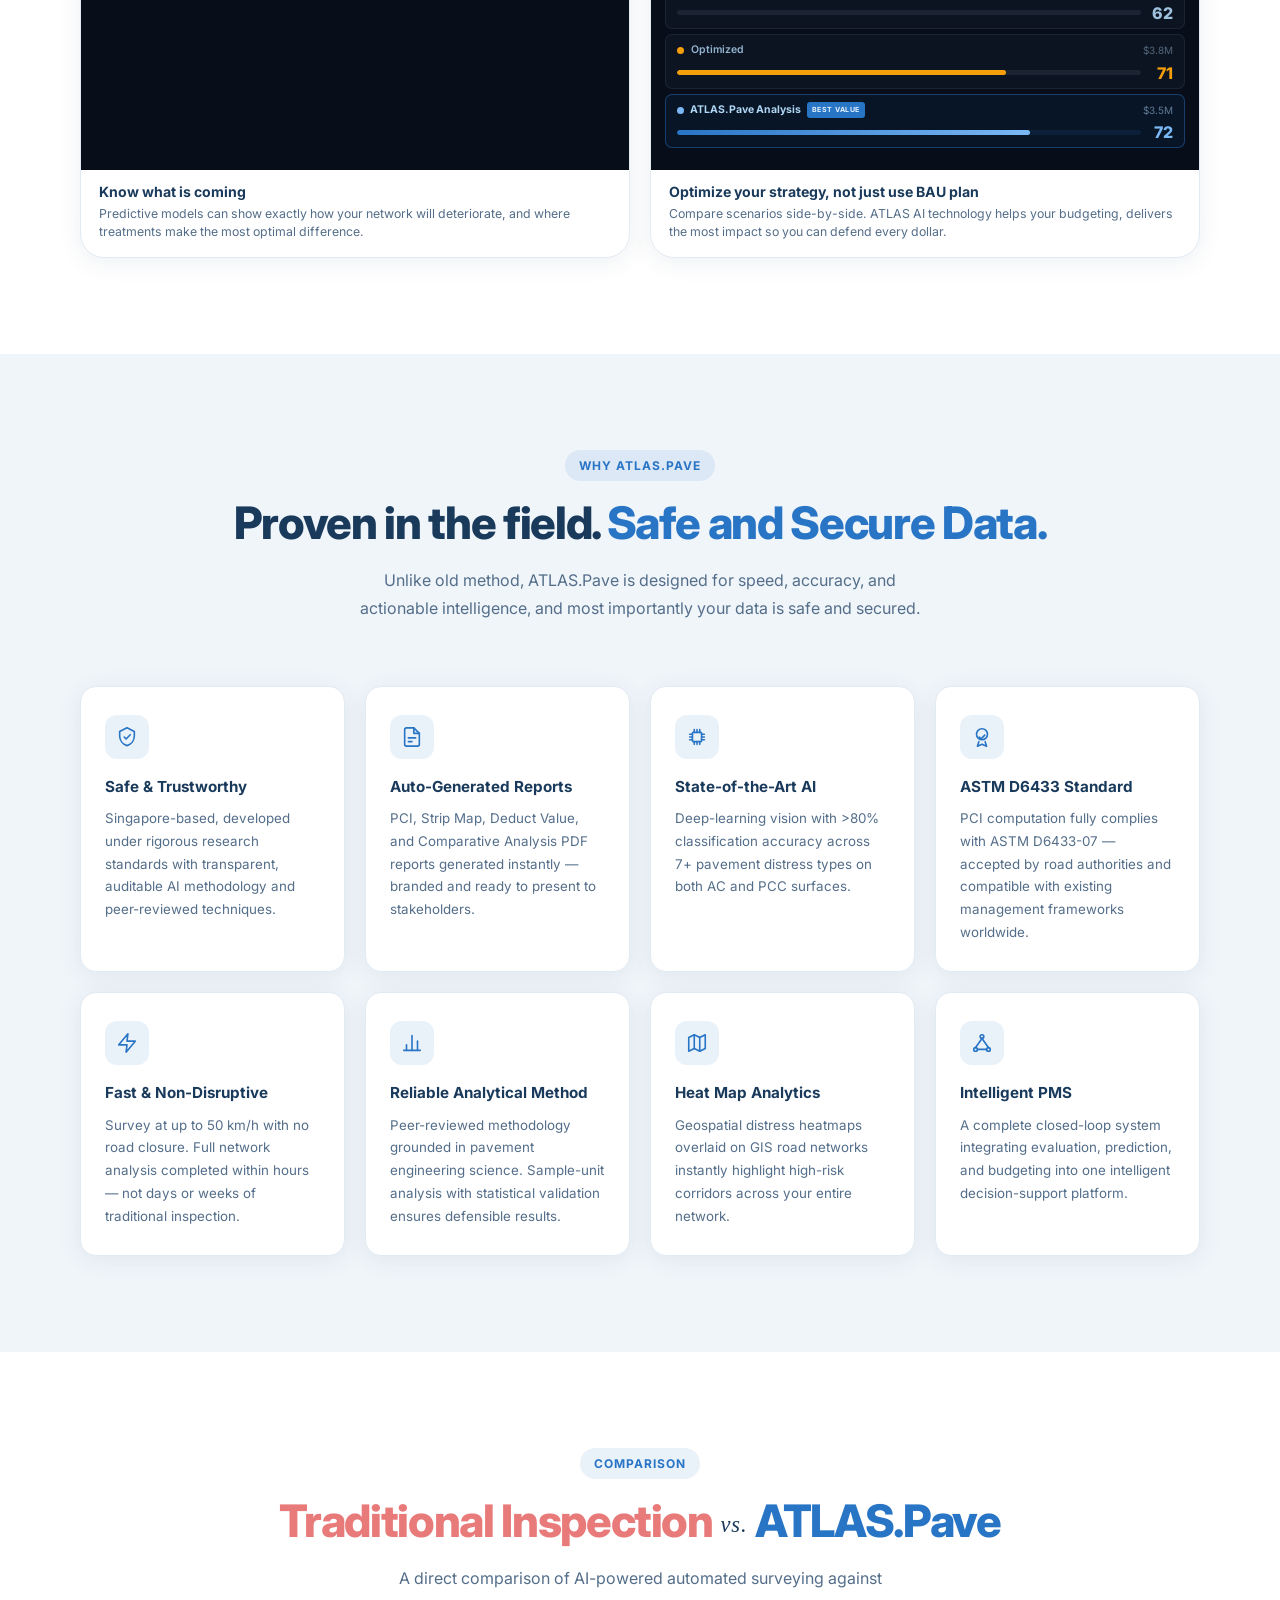
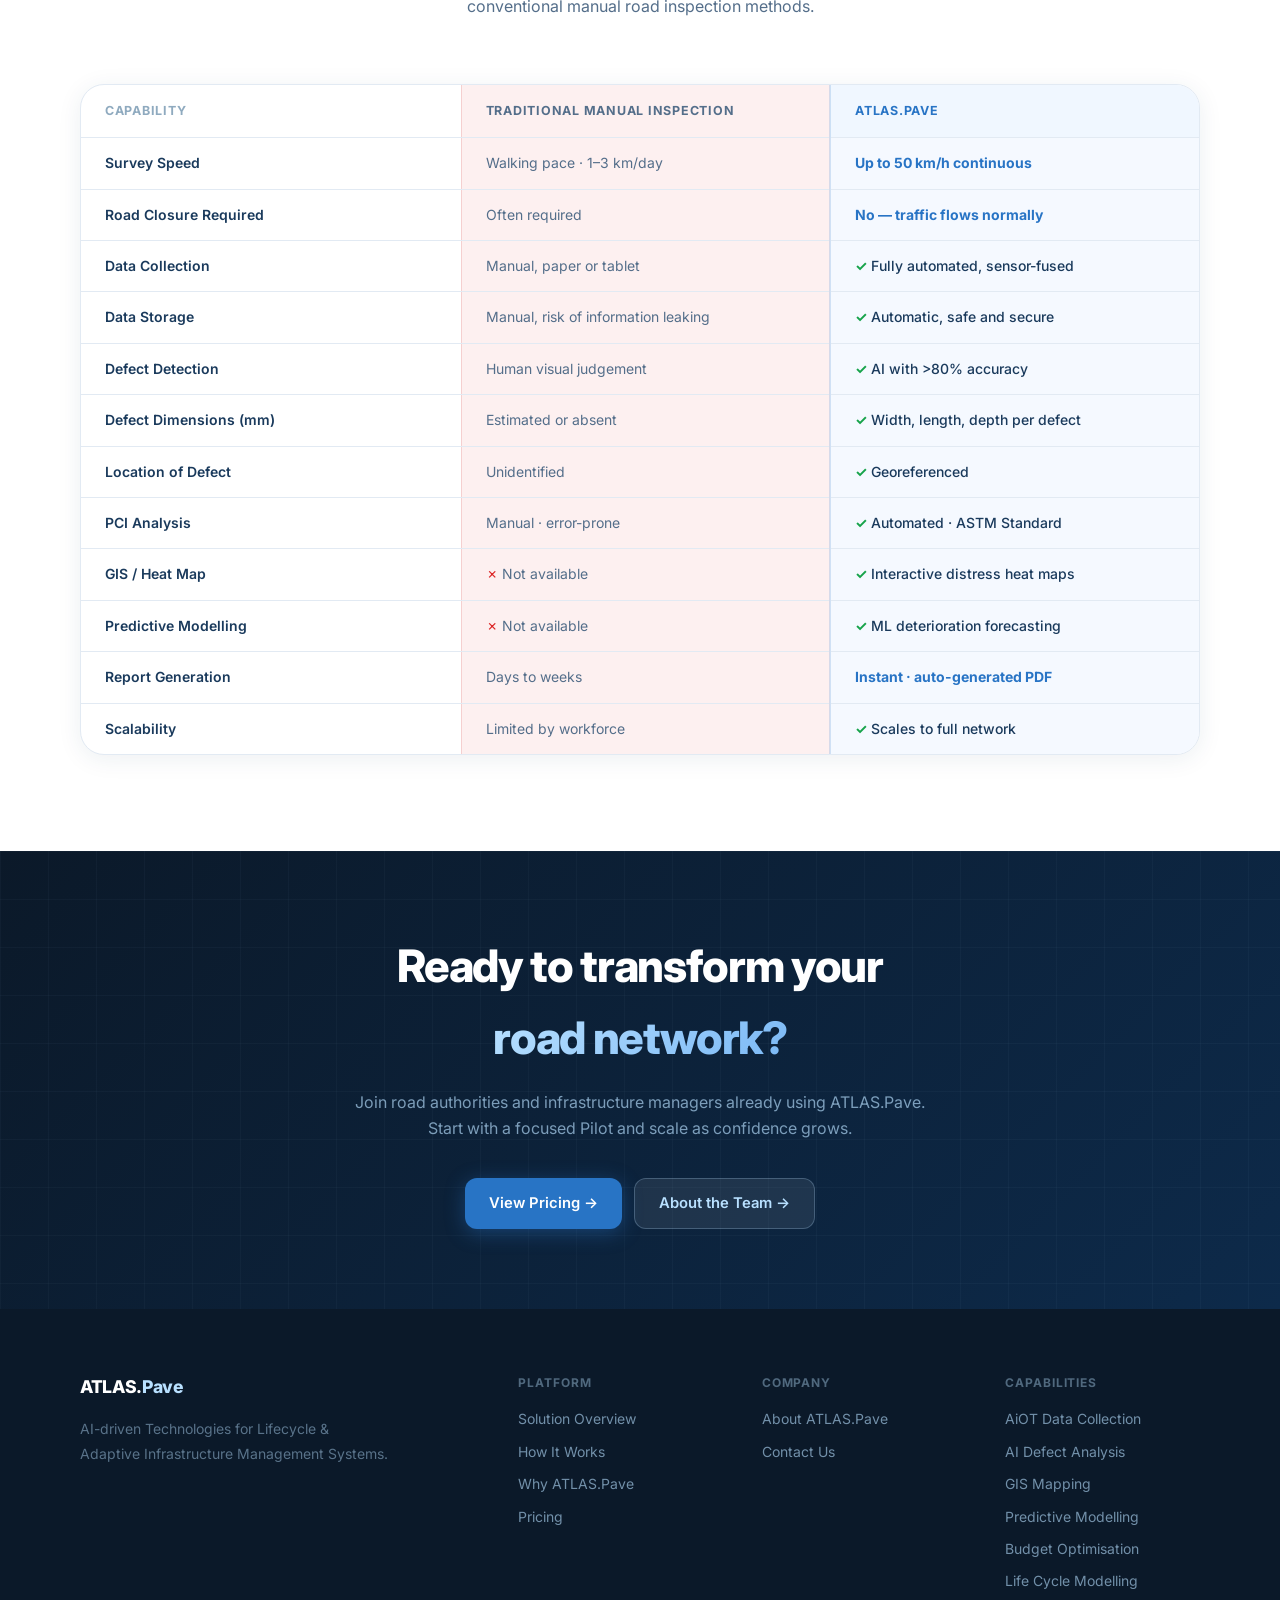
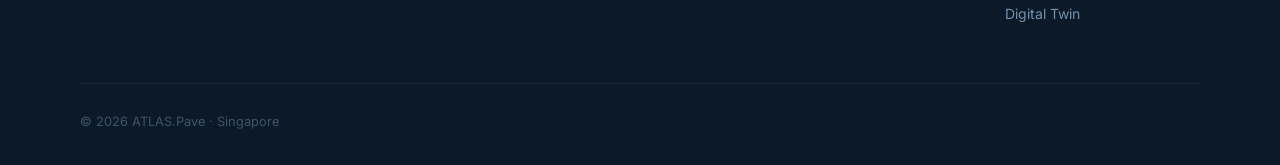
==== commit d5630ba2: "Add files via upload update design" ====
--- a/index.html
+++ b/index.html
@@ -6,7 +6,7 @@
 <link rel="icon" type="image/svg+xml" href="favicon.svg">
 <link rel="preconnect" href="https://fonts.googleapis.com">
 <link href="https://fonts.googleapis.com/css2?family=Inter:wght@300;400;500;600;700;800&family=Cormorant+Garamond:wght@400;500;600;700&display=swap" rel="stylesheet">
-<link rel="stylesheet" href="style.css?v=20260915b">
+<link rel="stylesheet" href="style.css?v=20260915c">
 <style>
 .pred-duo-grid { display:grid; grid-template-columns:1fr 1fr; gap:20px; margin-top:24px; align-items:start; }
 @media(max-width:860px){ .pred-duo-grid { grid-template-columns:1fr; } }
@@ -140,7 +140,7 @@
 <section class="hero">
   <div class="hero-inner">
     <div>
-      <h1 class="hero-title" data-i18n-html="hero_title">The <span class="grad">AI-Driven Intelligent</span><br>Pavement Management<br>System</h1>
+      <h1 class="hero-title" data-i18n-html="hero_title">The <span class="grad">AI-Driven Intelligent</span><br>Pavement Management System</h1>
       <p class="hero-desc" data-i18n="hero_desc">Turn your Pavement Data into Budget Saving</p>
       <div class="hero-actions">
         <a href="pricing.html" class="btn-primary" data-i18n="hero_btn1">Start Pilot Programme →</a>
@@ -1130,6 +1130,6 @@
   });
 })();
 </script>
-<script src="translations.js?v=20260915b"></script>
+<script src="translations.js?v=20260915c"></script>
 </body>
 </html>
--- a/style.css
+++ b/style.css
@@ -167,8 +167,8 @@
 .hero-inner {
   max-width: 1200px; margin: 0 auto;
   position: relative; z-index: 1;
-  display: grid; grid-template-columns: 1fr 1fr;
-  gap: 60px; align-items: center;
+  display: grid; grid-template-columns: 1.25fr 1fr;
+  gap: 48px; align-items: center;
 }
 .hero-badge {
   display: inline-flex; align-items: center; gap: 8px;
@@ -188,8 +188,8 @@
   50% { opacity:.7; box-shadow: 0 0 0 6px rgba(34,197,94,0); }
 }
 .hero-title {
-  font-size: clamp(1.9rem, 3.4vw, 3rem);
-  font-weight: 800; line-height: 1.12;
+  font-size: clamp(1.72rem, 3.1vw, 2.75rem);
+  font-weight: 800; line-height: 1.14;
   letter-spacing: -0.03em; color: #fff;
   margin-bottom: 20px;
 }
@@ -199,9 +199,11 @@
   background-clip: text;
 }
 .hero-desc {
-  font-size: 0.9rem; color: rgba(184,224,255,0.7);
-  line-height: 1.7; margin-bottom: 36px;
-  font-weight: 400; max-width: 480px;
+  font-size: clamp(1.05rem, 1.45vw, 1.3rem);
+  color: rgba(184,224,255,0.82);
+  line-height: 1.55; margin-bottom: 36px;
+  font-weight: 400; letter-spacing: -0.005em;
+  max-width: 560px;
 }
 .hero-acronym {
   font-size: 0.78rem; color: rgba(184,224,255,0.5);
@@ -776,7 +778,7 @@
   .timeline-wrap { grid-template-columns: 1fr; gap: 28px; }
 
   /* Slightly larger body copy on a phone */
-  .hero-desc { font-size: 0.98rem; line-height: 1.7; }
+  .hero-desc { line-height: 1.55; }
   .tl-desc { font-size: 0.9rem; line-height: 1.65; }
   .mod-desc { font-size: 0.9rem; line-height: 1.65; }
   .cap-desc { font-size: 0.9rem; line-height: 1.65; }
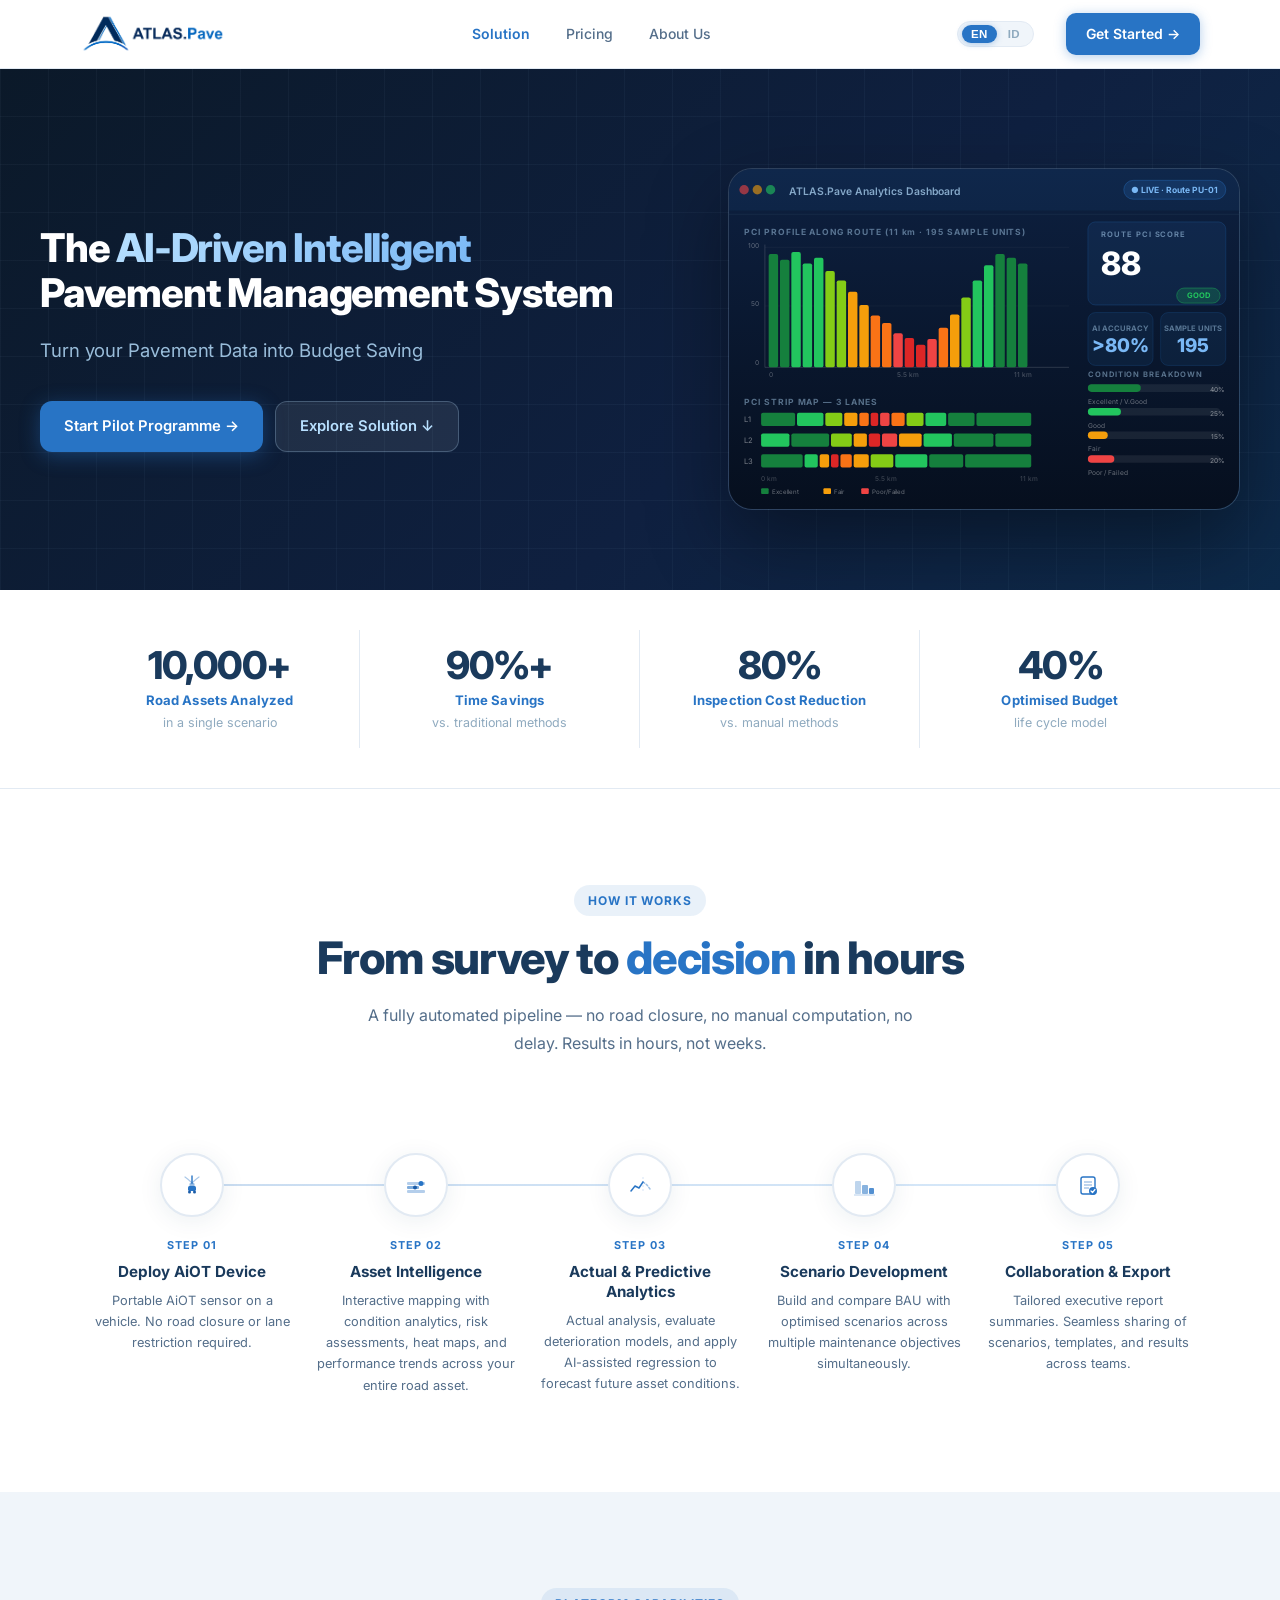
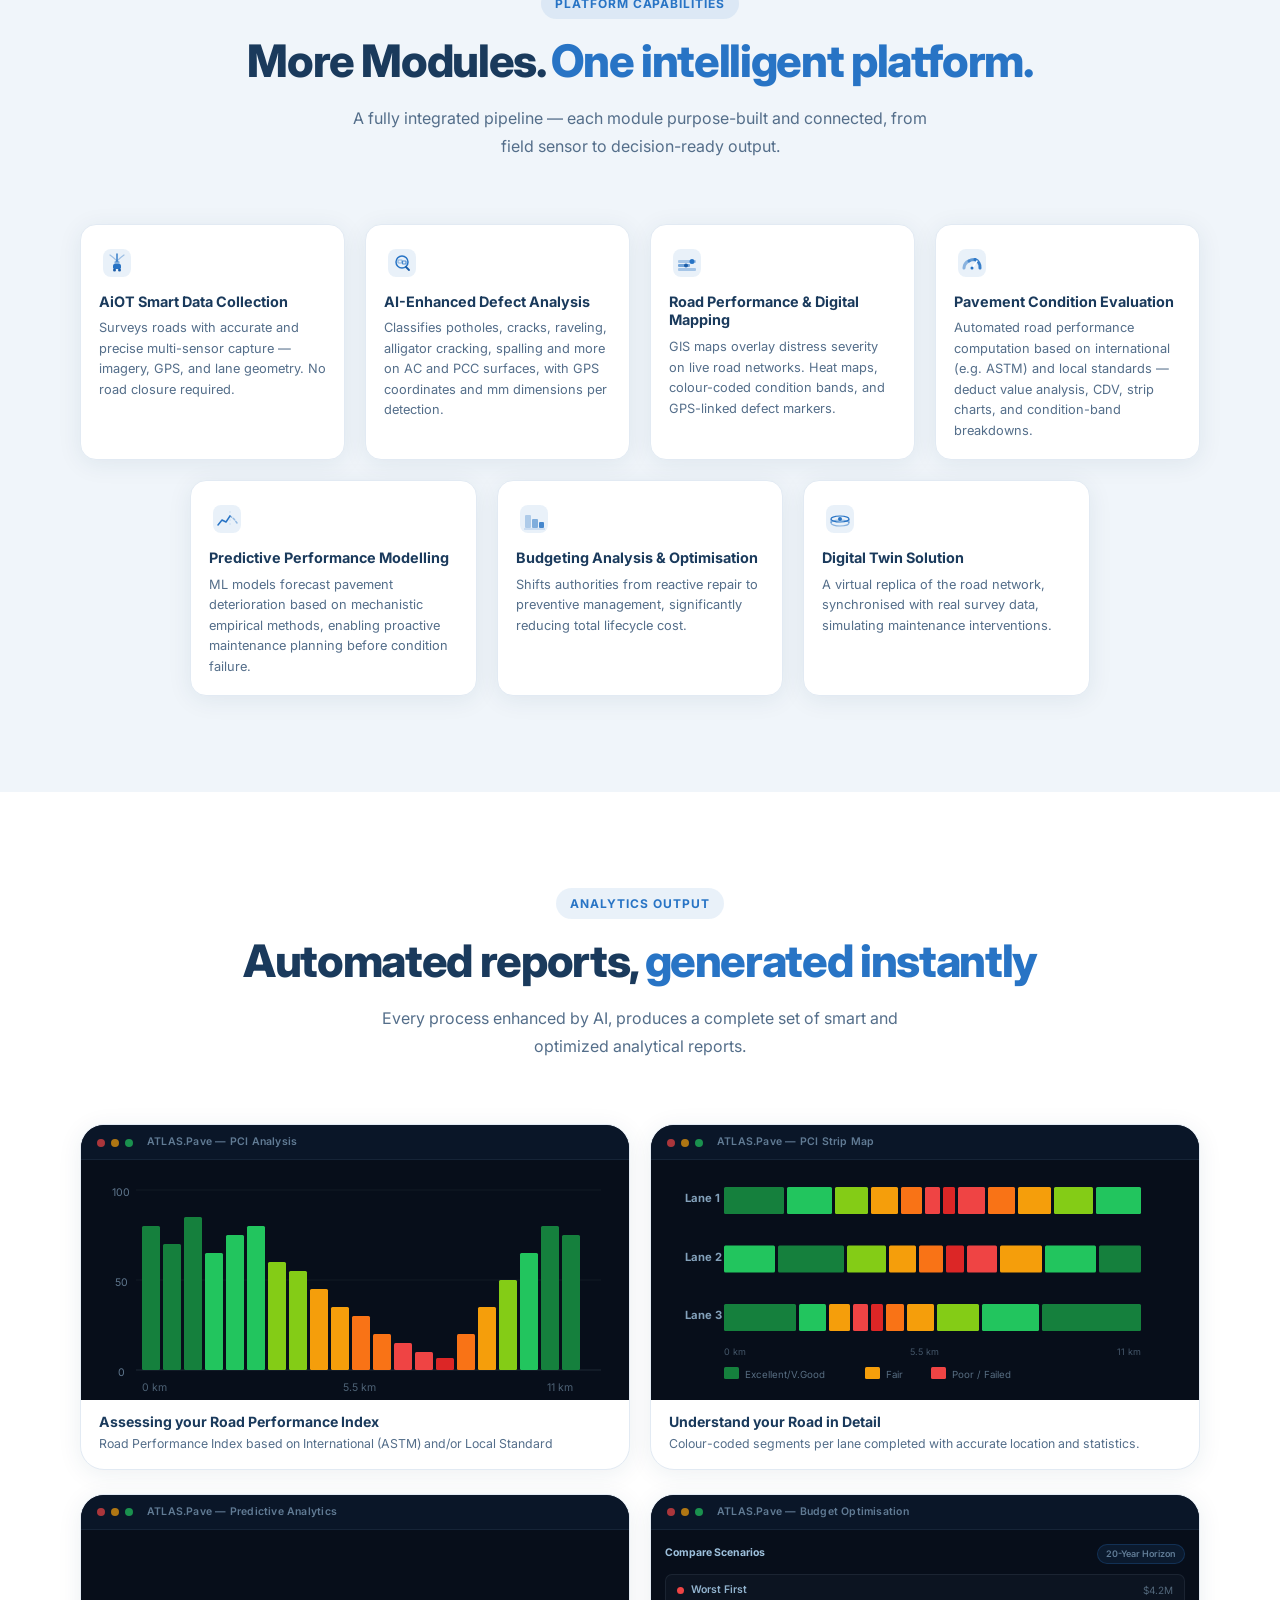
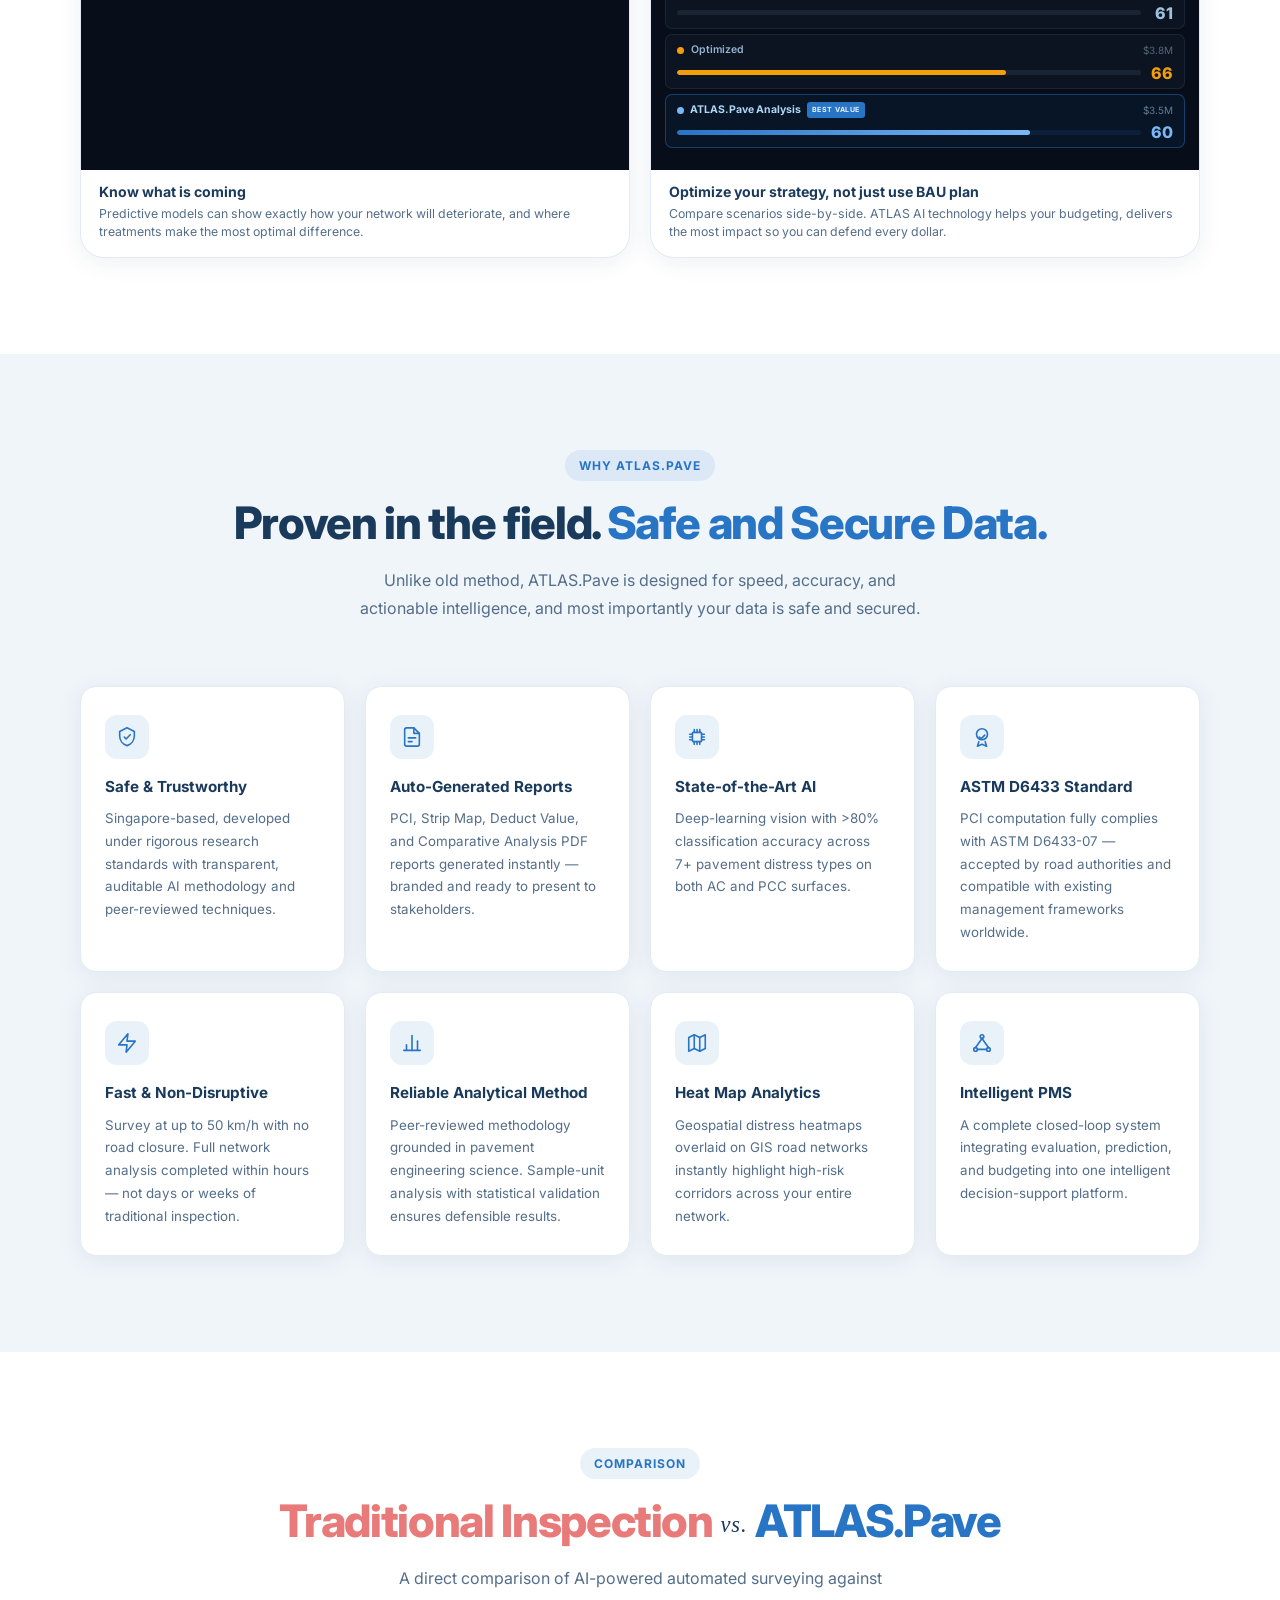
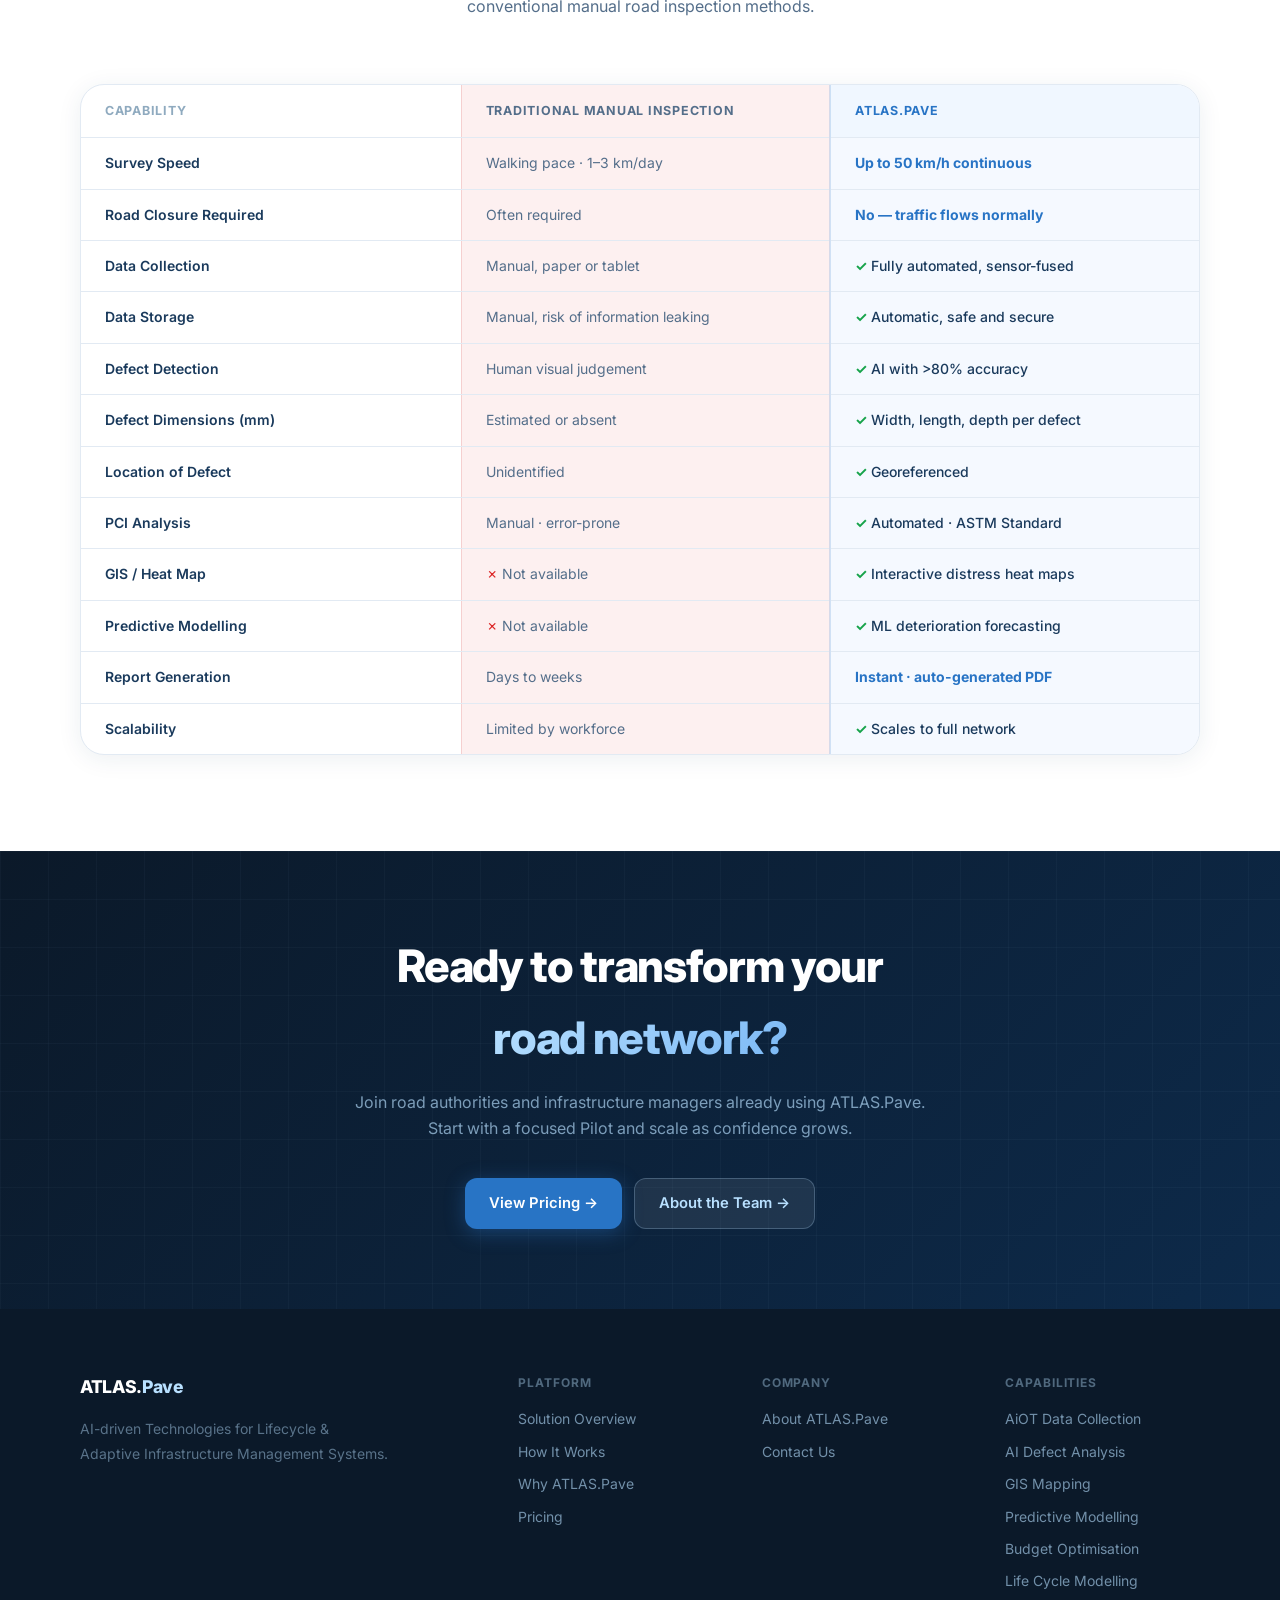
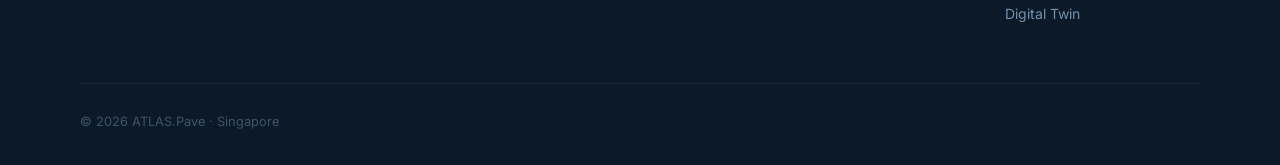
==== commit 588e5d5a: "Add files via upload" ====
--- a/index.html
+++ b/index.html
@@ -6,7 +6,7 @@
 <link rel="icon" type="image/svg+xml" href="favicon.svg">
 <link rel="preconnect" href="https://fonts.googleapis.com">
 <link href="https://fonts.googleapis.com/css2?family=Inter:wght@300;400;500;600;700;800&family=Cormorant+Garamond:wght@400;500;600;700&display=swap" rel="stylesheet">
-<link rel="stylesheet" href="style.css?v=20260915c">
+<link rel="stylesheet" href="style.css?v=20260915d">
 <style>
 .pred-duo-grid { display:grid; grid-template-columns:1fr 1fr; gap:20px; margin-top:24px; align-items:start; }
 @media(max-width:860px){ .pred-duo-grid { grid-template-columns:1fr; } }
@@ -339,7 +339,7 @@
   <div class="container">
     <div class="section-header sr">
       <div class="eyebrow" data-i18n="hiw_eyebrow">How It Works</div>
-      <h2 class="section-title" data-i18n-html="hiw_title">Turn your Pavement Data into <em>Budget Saving</em></h2>
+      <h2 class="section-title" data-i18n-html="hiw_title">From survey to <em>decision</em> in hours</h2>
       <p class="section-sub" data-i18n="hiw_sub">A fully automated pipeline — no road closure, no manual computation, no delay. Results in hours, not weeks.</p>
     </div>
     <!-- Timeline row -->
@@ -1130,6 +1130,6 @@
   });
 })();
 </script>
-<script src="translations.js?v=20260915c"></script>
+<script src="translations.js?v=20260915d"></script>
 </body>
 </html>
